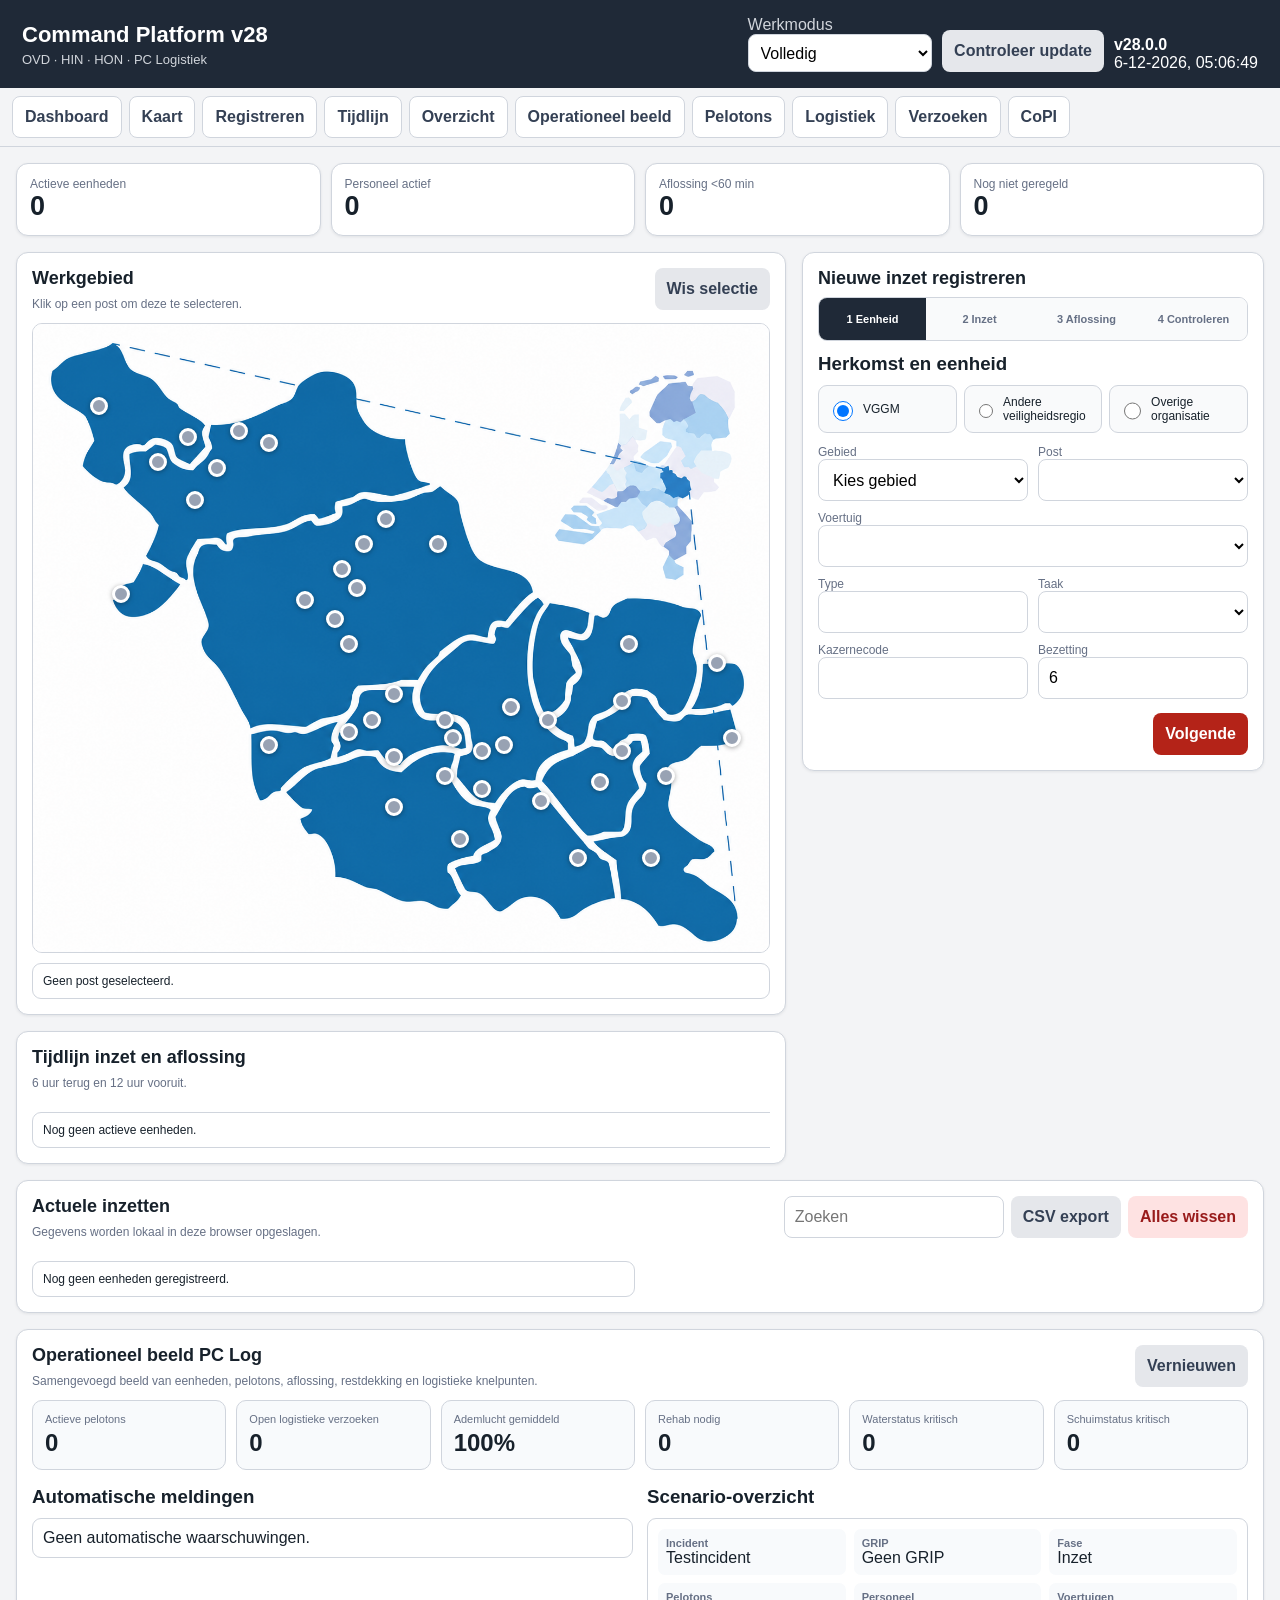
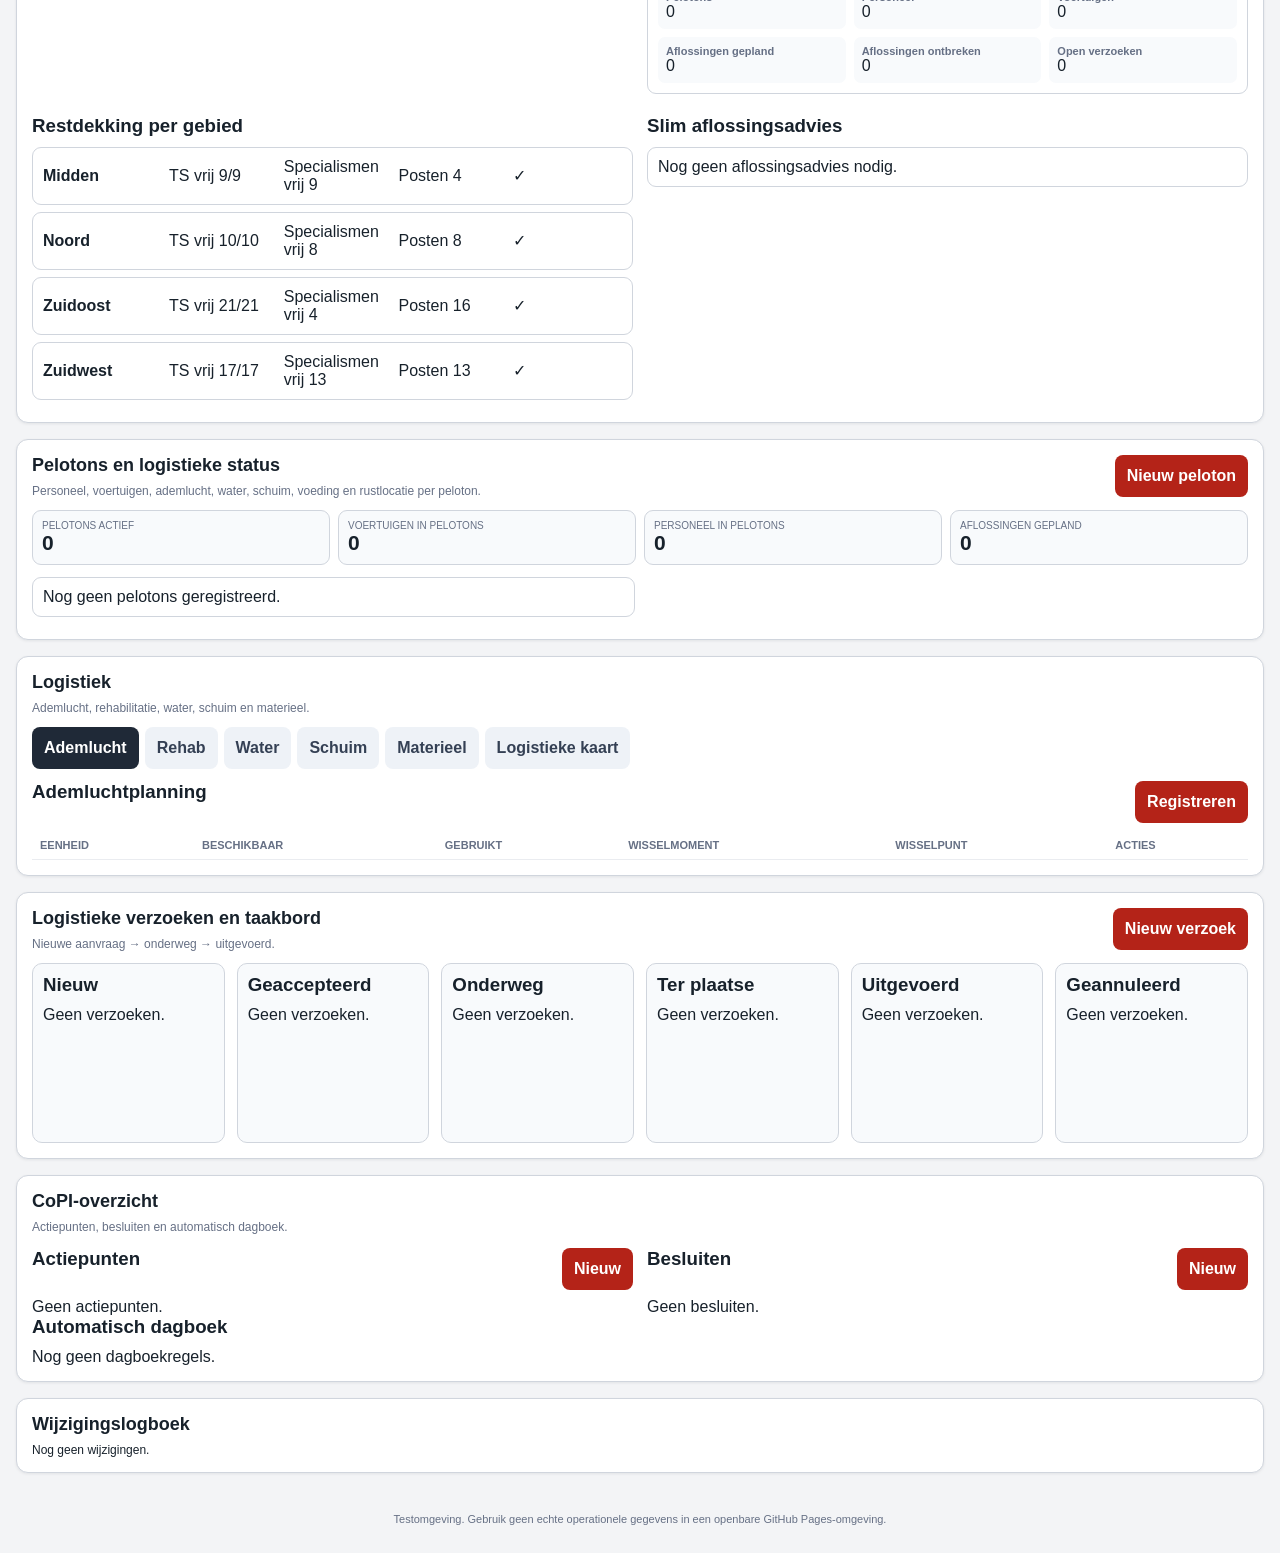
==== index.html @ 6068f00b "Add files via upload" ====
<!doctype html>
<html lang="nl">
<head>
<meta charset="utf-8">
<meta name="viewport" content="width=device-width,initial-scale=1,viewport-fit=cover">
<meta name="theme-color" content="#1f2937">
<title>Command Platform v28</title>
<link rel="stylesheet" href="styles.css">
<link rel="manifest" href="manifest.webmanifest">
<link rel="icon" href="icon-192.png">
<link rel="apple-touch-icon" href="icon-192.png">
<script src="data.js" defer></script>
<script src="app.js" defer></script>
<script src="pc-log.js" defer></script>
</head>
<body>
<header>
  <div><h1>Command Platform v28</h1><p>OVD · HIN · HON · PC Logistiek</p></div>
  <div class="header-tools">
      <label>Werkmodus
        <select id="roleMode">
          <option value="ALL">Volledig</option>
          <option value="OVD">OVD</option>
          <option value="PCLOG">PC Log</option>
          <option value="HIN">HIN</option>
          <option value="HON">HON</option>
          <option value="COPI">CoPI</option>
        </select>
      </label>
      <button id="checkUpdate" class="secondary">Controleer update</button>
      <div><strong id="versionLabel">v28.0</strong><br><span id="clock"></span></div>
    </div>
</header>

<nav class="quicknav">
  <button data-target="dashboard">Dashboard</button>
  <button data-target="map">Kaart</button>
  <button data-target="register">Registreren</button>
  <button data-target="timeline">Tijdlijn</button>
  <button data-target="overview">Overzicht</button>
  <button data-target="operationalPicture">Operationeel beeld</button>
  <button data-target="platoons">Pelotons</button>
  <button data-target="logistics">Logistiek</button>
  <button data-target="requests">Verzoeken</button>
  <button data-target="copi">CoPI</button>
</nav>

<main>
<section id="dashboard" class="stats">
  <div class="stat"><span>Actieve eenheden</span><strong id="statActive">0</strong></div>
  <div class="stat"><span>Personeel actief</span><strong id="statStaff">0</strong></div>
  <div class="stat"><span>Aflossing &lt;60 min</span><strong id="statRelief60">0</strong></div>
  <div class="stat"><span>Nog niet geregeld</span><strong id="statUnplanned">0</strong></div>
</section>

<div class="layout">
<div class="left">
<section id="map" class="panel">
  <div class="panelhead"><div><h2>Werkgebied</h2><p>Klik op een post om deze te selecteren.</p></div><button id="clearMap" class="secondary">Wis selectie</button></div>
  <div class="mapwrap">
    <img src="map.png" alt="Kaart werkgebied">
    <div id="markers"></div>
  </div>
  <div id="selectedPostInfo" class="postinfo">Geen post geselecteerd.</div>
</section>

<section id="timeline" class="panel">
  <div class="panelhead"><div><h2>Tijdlijn inzet en aflossing</h2><p>6 uur terug en 12 uur vooruit.</p></div></div>
  <div class="timelinewrap"><div id="timelineRows"></div></div>
</section>
</div>

<div class="right">
<section id="register" class="panel sticky">
  <h2>Nieuwe inzet registreren</h2>
  <div class="steps">
    <button class="step active" data-step="1">1 Eenheid</button>
    <button class="step" data-step="2">2 Inzet</button>
    <button class="step" data-step="3">3 Aflossing</button>
    <button class="step" data-step="4">4 Controleren</button>
  </div>

  <form id="unitForm">
    <div class="stepPane active" data-pane="1">
      <h3>Herkomst en eenheid</h3>
      <div class="sourcegrid">
        <label><input type="radio" name="source" value="VGGM" checked> VGGM</label>
        <label><input type="radio" name="source" value="VR"> Andere veiligheidsregio</label>
        <label><input type="radio" name="source" value="OTHER"> Overige organisatie</label>
      </div>

      <div id="vggmFields" class="grid">
        <label>Gebied<select id="area"></select></label>
        <label>Post<select id="post"></select></label>
        <label class="full">Voertuig<select id="vehicle"></select></label>
        <label>Type<input id="vehicleType" readonly></label>
        <label>Taak<select id="task"></select></label>
        <label>Kazernecode<input id="stationCode" readonly></label>
        <label>Bezetting<input id="crew" type="number" min="0" value="6"></label>
      </div>

      <div id="vrFields" class="grid hidden">
        <label>Veiligheidsregio<select id="vrCode"></select></label>
        <label>Post / standplaats<input id="vrPost"></label>
        <label>Roepnummer / eenheidsnaam<input id="vrCallsign"></label>
        <label>Omschrijving<input id="vrDescription"></label>
        <label>Type<input id="vrType" value="TS"></label>
        <label>Bezetting<input id="vrCrew" type="number" min="0" value="6"></label>
      </div>

      <div id="otherFields" class="grid hidden">
        <label>Organisatie<select id="otherOrg">
          <option value="">Kies organisatie</option><option>Defensie</option><option>Rijkswaterstaat</option><option>Politie</option><option>Ambulance/GHOR</option><option>USAR.NL</option><option>Waterschap</option><option>Gemeente</option><option>Netbeheerder</option><option>Rode Kruis</option><option>Overig</option>
        </select></label>
        <label>Standplaats / afdeling<input id="otherPost"></label>
        <label>Eenheidsnaam / nummer<input id="otherCallsign"></label>
        <label>Omschrijving<input id="otherDescription"></label>
        <label>Type<input id="otherType"></label>
        <label>Bezetting<input id="otherCrew" type="number" min="0" value="0"></label>
      </div>
      <div class="actions"><span></span><button type="button" class="primary next" data-next="2">Volgende</button></div>
    </div>

    <div class="stepPane" data-pane="2">
      <h3>Inzetgegevens</h3>
      <div class="grid">
        <label>Status<select id="status"><option>Ingezet</option><option>Onderweg</option><option>Aflossing gepland</option><option>Afgelost</option><option>Beschikbaar</option></select></label>
        <label>Start inzet<input id="startTime" type="datetime-local"></label>
        <label>Inzetvak / locatie<input id="sector"></label>
        <label>Bevelvoerder / contact<input id="commander"></label>
        <label class="full">Opdracht<input id="assignment"></label>
        <label class="full">Bijzonderheden<textarea id="notes"></textarea></label>
      </div>
      <div class="actions"><button type="button" class="secondary prev" data-prev="1">Terug</button><button type="button" class="primary next" data-next="3">Volgende</button></div>
    </div>

    <div class="stepPane" data-pane="3">
      <h3>Eerste aflossing</h3>
      <label class="toggle"><input id="planRelief" type="checkbox"> Direct een aflossing plannen</label>
      <div id="reliefFields" class="grid hidden">
        <label>Herkomst<select id="reliefSource"><option value="VGGM">VGGM</option><option value="VR">Andere veiligheidsregio</option><option value="OTHER">Overige organisatie</option></select></label>
        <label>Post<select id="reliefPost"></select></label>
        <label class="full">Aflossende eenheid<select id="reliefVehicle"></select></label>
        <label>Extern roepnummer<input id="reliefExternal"></label>
        <label>Aflossingsmoment<input id="reliefTime" type="datetime-local"></label>
        <label>Soort<select id="reliefKind"><option>Bemanning</option><option>Voertuig en bemanning</option><option>Gedeeltelijke aflossing</option><option>Specialistische functie</option><option>Logistieke aflossing</option></select></label>
        <label>Aantal personen<input id="reliefCrew" type="number" min="0" value="6"></label>
      </div>
      <div class="actions"><button type="button" class="secondary prev" data-prev="2">Terug</button><button type="button" class="primary next" data-next="4">Controleren</button></div>
    </div>

    <div class="stepPane" data-pane="4">
      <h3>Controle</h3>
      <div id="review" class="review"></div>
      <div class="actions"><button type="button" class="secondary prev" data-prev="3">Terug</button><button type="submit" class="primary">Eenheid registreren</button></div>
    </div>
  </form>
</section>
</div>
</div>

<section id="overview" data-roles="ALL OVD PCLOG HIN HON COPI" class="panel">
  <div class="panelhead"><div><h2>Actuele inzetten</h2><p>Gegevens worden lokaal in deze browser opgeslagen.</p></div><div class="toolbar"><input id="search" placeholder="Zoeken"><button id="exportCsv" class="secondary">CSV export</button><button id="clearAll" class="danger">Alles wissen</button></div></div>
  <div id="cards" class="cards"></div>
</section>


<section id="operationalPicture" data-roles="ALL OVD PCLOG HIN HON COPI" class="panel">
  <div class="panelhead">
    <div>
      <h2>Operationeel beeld PC Log</h2>
      <p>Samengevoegd beeld van eenheden, pelotons, aflossing, restdekking en logistieke knelpunten.</p>
    </div>
    <button id="refreshOperational" class="secondary">Vernieuwen</button>
  </div>
  <div class="opgrid">
    <div class="opcard"><span>Actieve pelotons</span><strong id="opPlatoons">0</strong></div>
    <div class="opcard"><span>Open logistieke verzoeken</span><strong id="opRequests">0</strong></div>
    <div class="opcard"><span>Ademlucht gemiddeld</span><strong id="opAir">100%</strong></div>
    <div class="opcard"><span>Rehab nodig</span><strong id="opRehab">0</strong></div>
    <div class="opcard"><span>Waterstatus kritisch</span><strong id="opWater">0</strong></div>
    <div class="opcard"><span>Schuimstatus kritisch</span><strong id="opFoam">0</strong></div>
  </div>
  <div class="twocol">
    <div>
      <h3>Automatische meldingen</h3>
      <div id="autoAlerts" class="alertlist"></div>
    </div>
    <div>
      <h3>Scenario-overzicht</h3>
      <div id="scenarioSummary" class="scenario-summary"></div>
    </div>
  </div>
  <div class="twocol">
    <div>
      <h3>Restdekking per gebied</h3>
      <div id="coverageByArea"></div>
    </div>
    <div>
      <h3>Slim aflossingsadvies</h3>
      <div id="reliefAdvice"></div>
    </div>
  </div>
</section>

<section id="platoons" data-roles="ALL PCLOG HIN HON" class="panel">
  <div class="panelhead">
    <div>
      <h2>Pelotons en logistieke status</h2>
      <p>Personeel, voertuigen, ademlucht, water, schuim, voeding en rustlocatie per peloton.</p>
    </div>
    <button id="newPlatoon" class="primary">Nieuw peloton</button>
  </div>
  <div class="platoon-summary">
      <div><span>Pelotons actief</span><strong id="platoonActiveCount">0</strong></div>
      <div><span>Voertuigen in pelotons</span><strong id="platoonVehicleCount">0</strong></div>
      <div><span>Personeel in pelotons</span><strong id="platoonPersonnelCount">0</strong></div>
      <div><span>Aflossingen gepland</span><strong id="platoonReliefCount">0</strong></div>
    </div>
    <div id="platoonCards" class="cards"></div>
</section>

<section id="logistics" data-roles="ALL PCLOG HON" class="panel">
  <div class="panelhead">
    <div>
      <h2>Logistiek</h2>
      <p>Ademlucht, rehabilitatie, water, schuim en materieel.</p>
    </div>
  </div>
  <div class="logtabs">
    <button class="logtab active" data-logtab="air">Ademlucht</button>
    <button class="logtab" data-logtab="rehab">Rehab</button>
    <button class="logtab" data-logtab="water">Water</button>
    <button class="logtab" data-logtab="foam">Schuim</button>
    <button class="logtab" data-logtab="equipment">Materieel</button>
    <button class="logtab" data-logtab="map">Logistieke kaart</button>
  </div>

  <div id="logpane-air" class="logpane active">
    <div class="panelhead compact"><h3>Ademluchtplanning</h3><button id="addAir" class="primary">Registreren</button></div>
    <div id="airTable"></div>
  </div>
  <div id="logpane-rehab" class="logpane">
    <div class="panelhead compact"><h3>Rehabilitatie</h3><button id="addRehab" class="primary">Registreren</button></div>
    <div id="rehabTable"></div>
  </div>
  <div id="logpane-water" class="logpane">
    <div class="panelhead compact"><h3>Waterlogistiek</h3><button id="addWater" class="primary">Registreren</button></div>
    <div id="waterTable"></div>
  </div>
  <div id="logpane-foam" class="logpane">
    <div class="panelhead compact"><h3>Schuimlogistiek</h3><button id="addFoam" class="primary">Registreren</button></div>
    <div id="foamTable"></div>
  </div>
  <div id="logpane-equipment" class="logpane">
    <div class="panelhead compact"><h3>Materieelstatus</h3><button id="addEquipment" class="primary">Materieel toevoegen</button></div>
    <div id="equipmentTable"></div>
  </div>
  <div id="logpane-map" class="logpane">
    <h3>Logistieke punten op kaart</h3>
    <div class="mapwrap logistics-map">
      <img src="map.png" alt="Kaart werkgebied">
      <div id="logisticsMarkers"></div>
    </div>
    <div class="legendline">
      <span><i class="logmarker water"></i>Water</span>
      <span><i class="logmarker foam"></i>Schuim</span>
      <span><i class="logmarker rehab"></i>Rehab</span>
      <span><i class="logmarker air"></i>Ademlucht</span>
      <span><i class="logmarker equipment"></i>Materieel</span>
    </div>
  </div>
</section>

<section id="requests" data-roles="ALL PCLOG HON" class="panel">
  <div class="panelhead">
    <div>
      <h2>Logistieke verzoeken en taakbord</h2>
      <p>Nieuwe aanvraag → onderweg → uitgevoerd.</p>
    </div>
    <button id="newRequest" class="primary">Nieuw verzoek</button>
  </div>
  <div id="kanban" class="kanban six">
    <div class="kancol"><h3>Nieuw</h3><div id="kan-new"></div></div>
    <div class="kancol"><h3>Geaccepteerd</h3><div id="kan-accepted"></div></div>
    <div class="kancol"><h3>Onderweg</h3><div id="kan-transit"></div></div>
    <div class="kancol"><h3>Ter plaatse</h3><div id="kan-arrived"></div></div>
    <div class="kancol"><h3>Uitgevoerd</h3><div id="kan-done"></div></div>
    <div class="kancol"><h3>Geannuleerd</h3><div id="kan-cancelled"></div></div>
  </div>
</section>

<section id="copi" data-roles="ALL COPI OVD HON HIN" class="panel">
  <div class="panelhead">
    <div>
      <h2>CoPI-overzicht</h2>
      <p>Actiepunten, besluiten en automatisch dagboek.</p>
    </div>
  </div>
  <div class="twocol">
    <div>
      <div class="panelhead compact"><h3>Actiepunten</h3><button id="newAction" class="primary">Nieuw</button></div>
      <div id="copiActions"></div>
    </div>
    <div>
      <div class="panelhead compact"><h3>Besluiten</h3><button id="newDecision" class="primary">Nieuw</button></div>
      <div id="copiDecisions"></div>
    </div>
  </div>
  <h3>Automatisch dagboek</h3>
  <div id="pcDiary" class="diary"></div>
</section>



<dialog id="platoonUnitDialog">
  <form method="dialog">
    <h3>Eenheden aan peloton koppelen</h3>
    <input type="hidden" id="puPlatoonId">
    <div class="listitem">
      Alleen bestaande eenheden worden gekoppeld. Een voertuig blijft één centrale registratie houden voor kaart, tijdlijn, status, bezetting en aflossingen.
    </div>
    <label>Zoeken
      <input id="puSearch" placeholder="Post, roepnummer, type of herkomst">
    </label>
    <div id="platoonAvailableUnits" class="assign-list"></div>
    <div class="actions">
      <button value="cancel" class="secondary">Sluiten</button>
    </div>
  </form>
</dialog>

<dialog id="pcLogDialog">
  <form method="dialog" id="pcLogForm">
    <h3 id="pcDialogTitle">Registreren</h3>
    <input type="hidden" id="pcDialogType">
    <div id="pcDialogFields" class="grid"></div>
    <div class="actions">
      <button value="cancel" class="secondary">Annuleren</button>
      <button type="button" id="savePcDialog" class="primary">Opslaan</button>
    </div>
  </form>
</dialog>

<section class="panel">
  <h2>Wijzigingslogboek</h2>
  <div id="log"></div>
</section>
</main>

<dialog id="reliefDialog">
  <form method="dialog" id="reliefForm">
    <h3>Aflossingsketen</h3>
    <input type="hidden" id="reliefUnitId">
    <div id="reliefChain"></div>
    <div class="grid">
      <label>Herkomst<select id="chainSource"><option value="VGGM">VGGM</option><option value="VR">Andere veiligheidsregio</option><option value="OTHER">Overige organisatie</option></select></label>
      <label>Post<select id="chainPost"></select></label>
      <label class="full">Aflossende eenheid<select id="chainVehicle"></select></label>
      <label>Extern roepnummer<input id="chainExternal"></label>
      <label>Tijd<input id="chainTime" type="datetime-local"></label>
      <label>Soort<select id="chainKind"><option>Bemanning</option><option>Voertuig en bemanning</option><option>Gedeeltelijke aflossing</option><option>Specialistische functie</option><option>Logistieke aflossing</option></select></label>
      <label>Aantal personen<input id="chainCrew" type="number" min="0" value="6"></label>
    </div>
    <div class="actions"><button value="cancel" class="secondary">Sluiten</button><button type="button" id="addRelief" class="primary">Toevoegen</button></div>
  </form>
</dialog>

<footer>Testomgeving. Gebruik geen echte operationele gegevens in een openbare GitHub Pages-omgeving.</footer>
</body>
</html>
---- styles.css ----
:root{--bg:#f3f4f6;--card:#fff;--text:#17212b;--muted:#667085;--line:#d0d5dd;--brand:#b42318;--dark:#1f2937;--green:#16a34a;--blue:#175cd3;--orange:#f59e0b;--red:#dc2626;--purple:#7c3aed}
*{box-sizing:border-box}html{-webkit-text-size-adjust:100%}body{margin:0;background:var(--bg);color:var(--text);font-family:Arial,Helvetica,sans-serif;min-height:100vh}
header{background:var(--dark);color:#fff;padding:16px 22px;display:flex;justify-content:space-between;gap:14px;align-items:center}header h1{margin:0;font-size:22px}header p{margin:4px 0 0;color:#d1d5db;font-size:13px}
button,input,select,textarea{font:inherit}button{border:0;border-radius:8px;padding:10px 12px;font-weight:700;cursor:pointer;min-height:42px}input,select,textarea{width:100%;padding:10px;border:1px solid var(--line);border-radius:8px;background:#fff;min-height:42px;font-size:16px}textarea{min-height:80px}
.primary{background:var(--brand);color:#fff}.secondary{background:#e5e7eb;color:#344054}.danger{background:#fee2e2;color:#991b1b}
.quicknav{position:sticky;top:0;z-index:30;background:rgba(243,244,246,.96);padding:8px 12px;display:flex;gap:7px;overflow:auto;border-bottom:1px solid var(--line);backdrop-filter:blur(8px)}.quicknav button{background:#fff;border:1px solid var(--line);color:#344054;white-space:nowrap}
main{max-width:1600px;margin:auto;padding:16px}.stats{display:grid;grid-template-columns:repeat(4,1fr);gap:10px;margin-bottom:16px}.stat,.panel{background:#fff;border:1px solid var(--line);border-radius:12px;box-shadow:0 1px 3px rgba(16,24,40,.08)}.stat{padding:13px}.stat span{font-size:12px;color:var(--muted);display:block}.stat strong{font-size:27px}
.layout{display:grid;grid-template-columns:minmax(0,1.25fr) minmax(360px,.75fr);gap:16px;align-items:start}.left,.right{min-width:0}.panel{padding:15px;margin-bottom:16px}.panel h2{margin:0 0 8px;font-size:18px}.panel h3{margin:0 0 10px}.panel p{margin:0;color:var(--muted);font-size:12px}.panelhead{display:flex;justify-content:space-between;gap:12px;align-items:flex-start;margin-bottom:12px}.sticky{position:sticky;top:68px}
.mapwrap{position:relative;width:100%;aspect-ratio:1358/1159;overflow:hidden;border:1px solid var(--line);border-radius:10px;background:#fff}.mapwrap img{position:absolute;inset:0;width:100%;height:100%;object-fit:contain}.marker{position:absolute;transform:translate(-50%,-50%);width:18px;height:18px;border-radius:50%;border:3px solid #fff;background:#98a2b3;box-shadow:0 1px 5px rgba(0,0,0,.35);padding:0;min-height:0}.marker.active{background:var(--green)}.marker.warn{background:var(--orange)}.marker.danger{background:var(--red)}.marker.selected{outline:4px solid #111827}.marker::after{content:attr(data-count);position:absolute;left:12px;top:-10px;background:#111827;color:#fff;border-radius:999px;padding:1px 5px;font-size:10px;display:none}.marker.hascount::after{display:block}.postinfo{margin-top:10px;border:1px solid var(--line);border-radius:9px;padding:10px;font-size:12px}.postinfo strong{font-size:14px}.chips{display:flex;flex-wrap:wrap;gap:5px;margin-top:6px}.chip{background:#eef2f6;border:1px solid #d0d5dd;border-radius:999px;padding:4px 7px;font-size:10px}
.steps{display:grid;grid-template-columns:repeat(4,1fr);border:1px solid var(--line);border-radius:9px;overflow:hidden;margin-bottom:12px}.step{border-radius:0;background:#f9fafb;color:#667085;padding:9px 5px;font-size:11px}.step.active{background:var(--dark);color:#fff}.stepPane{display:none}.stepPane.active{display:block}.grid{display:grid;grid-template-columns:repeat(2,minmax(0,1fr));gap:10px}.grid label{font-size:12px;color:var(--muted)}.full{grid-column:1/-1}.hidden{display:none!important}.sourcegrid{display:grid;grid-template-columns:repeat(3,1fr);gap:7px;margin-bottom:12px}.sourcegrid label,.toggle{display:flex;gap:7px;align-items:center;padding:9px;border:1px solid var(--line);border-radius:9px;background:#f9fafb;font-size:12px}.sourcegrid input,.toggle input{width:20px;height:20px;min-height:20px}
.actions{display:flex;justify-content:space-between;gap:8px;margin-top:14px}.review{display:grid;grid-template-columns:repeat(2,1fr);gap:8px}.review div{border:1px solid var(--line);background:#f9fafb;border-radius:8px;padding:8px}.review strong{display:block;font-size:10px;text-transform:uppercase;color:var(--muted);margin-bottom:3px}
.timelinewrap{overflow-x:auto}.timeline{min-width:900px}.tlrow{display:grid;grid-template-columns:180px 1fr;border-bottom:1px solid #eef2f7}.tllabel{padding:8px;border-right:1px solid var(--line);font-size:12px}.tltrack{position:relative;height:46px;background:repeating-linear-gradient(to right,#e5e7eb 0,#e5e7eb 1px,transparent 1px,transparent calc(100%/18))}.bar{position:absolute;top:9px;height:28px;border-radius:7px;color:#fff;padding:6px 8px;font-size:10px;white-space:nowrap;overflow:hidden;background:var(--green)}.bar.relief{background:var(--purple)}.now{position:absolute;top:0;bottom:0;width:2px;background:#111827}
.toolbar{display:flex;gap:7px;flex-wrap:wrap}.toolbar input{width:220px}.cards{display:grid;grid-template-columns:repeat(2,minmax(0,1fr));gap:10px}.card{border:1px solid var(--line);border-radius:10px;padding:11px}.cardhead{display:flex;justify-content:space-between;gap:8px}.badge{display:inline-flex;padding:3px 7px;border-radius:999px;font-size:10px;font-weight:700}.vggm{background:#dcfce7;color:#166534}.vr{background:#dbeafe;color:#1d4ed8}.other{background:#e5e7eb;color:#374151}.status{background:#eef2f6;color:#344054}.cardgrid{display:grid;grid-template-columns:repeat(2,1fr);gap:6px;margin-top:9px;font-size:12px}.cardgrid strong{display:block;font-size:10px;color:var(--muted);text-transform:uppercase}.cardactions{display:flex;gap:6px;margin-top:10px}.cardactions button{flex:1;padding:7px}
dialog{border:0;border-radius:13px;max-width:680px;width:min(680px,calc(100% - 20px));padding:16px}dialog::backdrop{background:rgba(15,23,42,.55)}#reliefChain{margin-bottom:12px}.reliefitem{display:flex;justify-content:space-between;gap:8px;padding:7px;border-bottom:1px solid #eaecf0;font-size:12px}#log{max-height:250px;overflow:auto;font-size:12px}.logitem{padding:7px 0;border-bottom:1px solid #eaecf0}footer{text-align:center;color:var(--muted);font-size:11px;padding:8px 16px 28px}
@media(max-width:1100px){.layout{grid-template-columns:1fr}.right{order:-1}.sticky{position:static}.stats{grid-template-columns:repeat(2,1fr)}.cards{grid-template-columns:1fr}}
@media(max-width:700px){main{padding:8px}.panel{padding:11px}.grid,.review{grid-template-columns:1fr}.full{grid-column:auto}.sourcegrid{grid-template-columns:1fr}.cards{grid-template-columns:1fr}.panelhead{flex-direction:column}.toolbar{width:100%}.toolbar input{width:100%}.tlrow{grid-template-columns:125px 1fr}.steps{overflow:auto}.step{min-width:90px}.stats{gap:7px}.stat{padding:10px}.stat strong{font-size:22px}.cardgrid{grid-template-columns:1fr 1fr}.mapwrap{min-height:330px}}


/* PC Log modules */
.opgrid{display:grid;grid-template-columns:repeat(6,minmax(0,1fr));gap:10px;margin-bottom:16px}
.opcard{background:#f8fafc;border:1px solid var(--line);border-radius:10px;padding:12px}
.opcard span{display:block;font-size:11px;color:var(--muted)}
.opcard strong{font-size:24px;display:block;margin-top:4px}
.twocol{display:grid;grid-template-columns:1fr 1fr;gap:14px;margin-top:14px}
.alertlist{display:grid;gap:7px}
.alertitem{border-left:5px solid var(--warn);background:#fffbeb;padding:9px;border-radius:8px;font-size:12px}
.alertitem.danger{border-color:var(--danger);background:#fef2f2}
.alertitem.info{border-color:var(--blue);background:#eff6ff}
.scenario-summary,.coverage-row,.advice-card,.data-row,.listitem{border:1px solid var(--line);border-radius:9px;padding:10px;background:#fff;margin-bottom:7px}
.scenario-summary{display:grid;grid-template-columns:repeat(3,1fr);gap:8px}
.scenario-summary div{background:#f8fafc;border-radius:7px;padding:8px}
.scenario-summary strong{display:block;font-size:11px;color:var(--muted)}
.coverage-row{display:grid;grid-template-columns:120px repeat(4,1fr);align-items:center;gap:6px}
.coverage-row .critical{color:var(--danger);font-weight:700}
.advice-card strong{display:block}
.platoon-card{border:1px solid var(--line);border-radius:11px;padding:12px;background:#fff}
.platoon-grid{display:grid;grid-template-columns:repeat(4,1fr);gap:8px;margin-top:10px}
.metric{background:#f8fafc;border-radius:8px;padding:8px;font-size:12px}
.metric strong{display:block;font-size:11px;color:var(--muted)}
.progress{height:8px;background:#e5e7eb;border-radius:999px;overflow:hidden;margin-top:5px}
.progress span{display:block;height:100%;background:var(--ok)}
.progress.warn span{background:var(--warn)}.progress.danger span{background:var(--danger)}
.logtabs{display:flex;gap:6px;flex-wrap:wrap;margin-bottom:12px}
.logtab{background:#eef2f7;color:#344054}
.logtab.active{background:#1f2937;color:white}
.logpane{display:none}.logpane.active{display:block}
.panelhead.compact{margin-bottom:8px}
.data-table{width:100%;border-collapse:collapse}
.data-table th,.data-table td{padding:8px;border-bottom:1px solid #eaecf0;text-align:left;font-size:12px}
.data-table th{color:var(--muted);font-size:11px;text-transform:uppercase}
.kanban{display:grid;grid-template-columns:repeat(3,1fr);gap:12px}
.kancol{background:#f8fafc;border:1px solid var(--line);border-radius:10px;padding:10px;min-height:180px}
.kancard{background:#fff;border:1px solid var(--line);border-radius:9px;padding:9px;margin-bottom:8px;font-size:12px}
.kancard .moves{display:flex;gap:5px;margin-top:8px}
.kancard button{padding:5px 7px;min-height:30px;font-size:11px}
.diary{max-height:360px;overflow:auto}
.diaryitem{border-left:3px solid #94a3b8;padding:7px 10px;margin-bottom:5px;font-size:12px}
.logistics-map{max-width:800px}
.logistics-map #logisticsMarkers{position:absolute;inset:0}
.logmarker{width:12px;height:12px;border-radius:50%;display:inline-block;margin-right:4px}
.logmarker.water,.lm.water{background:#2563eb}.logmarker.foam,.lm.foam{background:#f59e0b}
.logmarker.rehab,.lm.rehab{background:#16a34a}.logmarker.air,.lm.air{background:#7c3aed}
.logmarker.equipment,.lm.equipment{background:#475569}
.lm{position:absolute;width:16px;height:16px;border:3px solid white;border-radius:50%;transform:translate(-50%,-50%);box-shadow:0 1px 4px #0005}
.legendline{display:flex;gap:12px;flex-wrap:wrap;font-size:12px;margin-top:8px}
.pc-actions{display:flex;gap:5px;flex-wrap:wrap;margin-top:7px}
.pc-actions button{padding:5px 7px;min-height:30px;font-size:11px}
@media(max-width:1100px){
  .opgrid{grid-template-columns:repeat(3,1fr)}
  .twocol{grid-template-columns:1fr}
  .platoon-grid{grid-template-columns:repeat(2,1fr)}
}
@media(max-width:700px){
  .opgrid{grid-template-columns:repeat(2,1fr)}
  .kanban{grid-template-columns:1fr}
  .coverage-row{grid-template-columns:90px repeat(2,1fr)}
  .scenario-summary{grid-template-columns:repeat(2,1fr)}
  .data-table{display:block;overflow-x:auto}
}

/* v26 editable/live controls */
.header-tools{display:flex;align-items:end;gap:10px;flex-wrap:wrap}
.header-tools label{color:#d1d5db;min-width:150px}
.header-tools select{min-height:38px;padding:6px 8px}
.inline-controls{display:flex;gap:5px;align-items:center;flex-wrap:wrap;margin-top:6px}
.inline-controls button{min-height:30px;padding:4px 8px;font-size:11px}
.inline-controls select{min-height:32px;padding:4px 7px;font-size:11px;width:auto}
.value-stepper{display:inline-flex;align-items:center;gap:5px;margin-top:4px}
.value-stepper button{min-height:28px;padding:2px 8px}
.edit-button{background:#dbeafe;color:#1d4ed8}
.status-select{min-width:120px}
.kanban.six{grid-template-columns:repeat(6,minmax(180px,1fr));overflow-x:auto}
.history-note{font-size:10px;color:var(--muted);margin-top:4px}
.role-hidden{display:none!important}
@media(max-width:900px){
  .header-tools{width:100%;align-items:center}
  .header-tools label{flex:1}
  .kanban.six{grid-template-columns:repeat(6,190px)}
}

/* v27 pelotons, voertuigen en aflossingen */
.platoon-summary{display:grid;grid-template-columns:repeat(4,minmax(0,1fr));gap:8px;margin-bottom:12px}
.platoon-summary>div{background:#f8fafc;border:1px solid var(--line);border-radius:9px;padding:9px}
.platoon-summary span{display:block;font-size:10px;color:var(--muted);text-transform:uppercase}
.platoon-summary strong{font-size:21px}
.platoon-headerline{display:flex;gap:7px;align-items:center;flex-wrap:wrap}
.platoon-type-badge{display:inline-flex;padding:3px 7px;border-radius:999px;background:#e0e7ff;color:#3730a3;font-size:10px;font-weight:700}
.platoon-status-badge{display:inline-flex;padding:3px 7px;border-radius:999px;background:#dbeafe;color:#1d4ed8;font-size:10px;font-weight:700}
.composition-check{margin-top:8px;padding:7px 9px;border-radius:8px;background:#eff6ff;border:1px solid #bfdbfe;font-size:11px}
.composition-check.warn{background:#fffbeb;border-color:#fde68a;color:#92400e}
.platoon-vehicles{margin-top:12px;border-top:1px solid var(--line);padding-top:10px}
.platoon-vehicle-row{display:grid;grid-template-columns:minmax(180px,1.4fr) 90px 100px 120px auto;gap:8px;align-items:center;border:1px solid var(--line);border-radius:9px;padding:8px;margin-bottom:6px;background:#fff}
.platoon-vehicle-row .small{font-size:10px}
.platoon-vehicle-actions{display:flex;gap:4px;flex-wrap:wrap;justify-content:flex-end}
.platoon-vehicle-actions button{min-height:30px;padding:4px 7px;font-size:10px}
.relief-chain{display:flex;gap:6px;flex-wrap:wrap}
.relief-chip{padding:5px 7px;border-radius:999px;background:#ede9fe;color:#5b21b6;border:1px solid #c4b5fd;font-size:10px}
.full{grid-column:1/-1}
dialog .source-choice{margin-bottom:10px}
dialog .source-choice label{padding:8px}
@media(max-width:900px){
  .platoon-summary{grid-template-columns:repeat(2,1fr)}
  .platoon-vehicle-row{grid-template-columns:1fr 80px 90px}
  .platoon-vehicle-actions{grid-column:1/-1;justify-content:flex-start}
}
@media(max-width:600px){
  .platoon-vehicle-row{grid-template-columns:1fr 1fr}
  .platoon-vehicle-row>div:first-child{grid-column:1/-1}
}

/* v28 centrale eenheden en pelotongroepering */
.assign-list{display:grid;gap:7px;max-height:58vh;overflow:auto;margin-top:10px}
.assign-row{display:grid;grid-template-columns:28px minmax(0,1fr) auto;gap:8px;align-items:center;border:1px solid var(--line);border-radius:9px;padding:8px;background:#fff}
.assign-row input{width:20px;height:20px;min-height:20px}
.assign-row .meta{font-size:10px;color:var(--muted)}
.unit-platoon-badge{display:inline-flex;padding:3px 7px;border-radius:999px;background:#f3e8ff;color:#7e22ce;font-size:10px;font-weight:700;margin-left:5px}
.platoon-unit-row{display:grid;grid-template-columns:minmax(220px,1.5fr) 90px 110px 110px auto;gap:8px;align-items:center;border:1px solid var(--line);border-radius:9px;padding:8px;margin-bottom:6px;background:#fff}
.platoon-unit-row .actions{display:flex;gap:5px;flex-wrap:wrap;justify-content:flex-end}
.platoon-unit-row .actions button{min-height:30px;padding:4px 7px;font-size:10px}
.platoon-empty{padding:12px;border:1px dashed #94a3b8;border-radius:9px;background:#f8fafc;font-size:12px}
@media(max-width:900px){
  .platoon-unit-row{grid-template-columns:1fr 85px 100px}
  .platoon-unit-row .actions{grid-column:1/-1;justify-content:flex-start}
}
@media(max-width:600px){
  .platoon-unit-row{grid-template-columns:1fr 1fr}
  .platoon-unit-row>div:first-child{grid-column:1/-1}
}
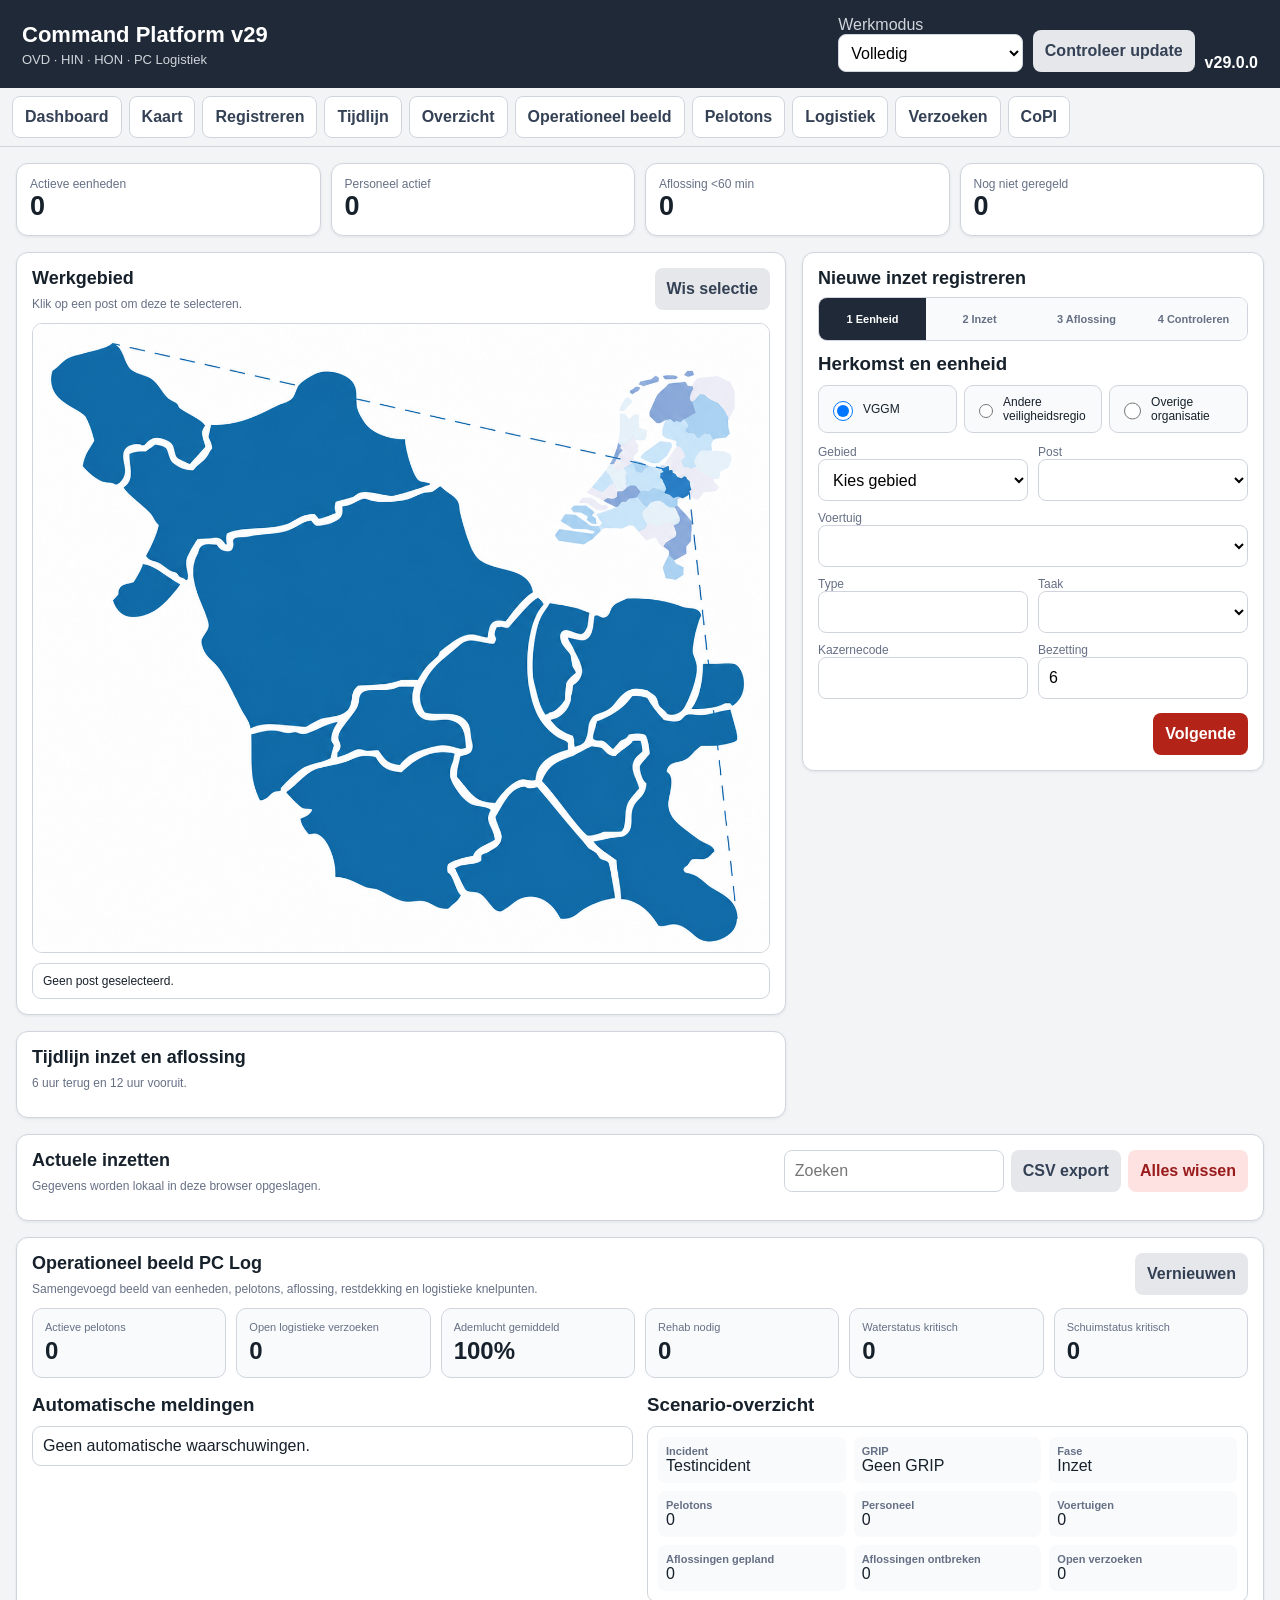
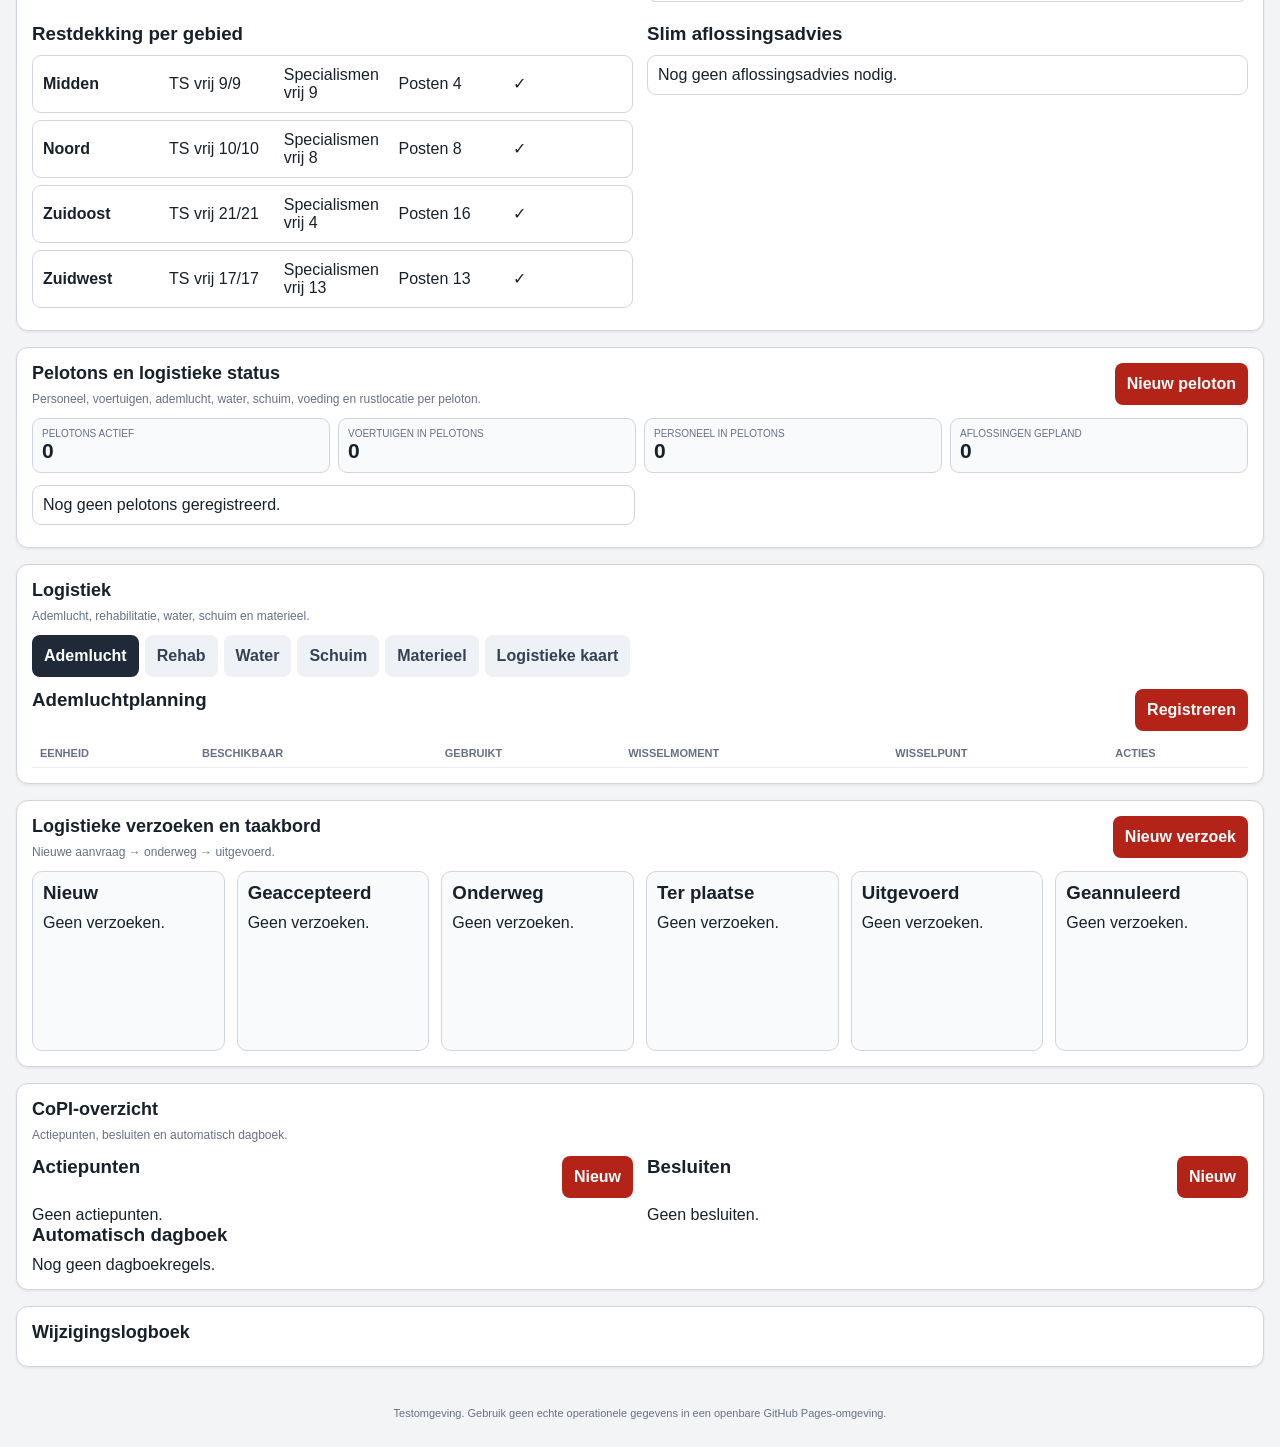
==== commit 35c16350: "Add files via upload" ====
--- a/index.html
+++ b/index.html
@@ -4,7 +4,7 @@
 <meta charset="utf-8">
 <meta name="viewport" content="width=device-width,initial-scale=1,viewport-fit=cover">
 <meta name="theme-color" content="#1f2937">
-<title>Command Platform v28</title>
+<title>Command Platform v29</title>
 <link rel="stylesheet" href="styles.css">
 <link rel="manifest" href="manifest.webmanifest">
 <link rel="icon" href="icon-192.png">
@@ -15,7 +15,7 @@
 </head>
 <body>
 <header>
-  <div><h1>Command Platform v28</h1><p>OVD · HIN · HON · PC Logistiek</p></div>
+  <div><h1>Command Platform v29</h1><p>OVD · HIN · HON · PC Logistiek</p></div>
   <div class="header-tools">
       <label>Werkmodus
         <select id="roleMode">
@@ -28,7 +28,7 @@
         </select>
       </label>
       <button id="checkUpdate" class="secondary">Controleer update</button>
-      <div><strong id="versionLabel">v28.0</strong><br><span id="clock"></span></div>
+      <div><strong id="versionLabel">v29.0</strong><br><span id="clock"></span></div>
     </div>
 </header>
 
--- a/styles.css
+++ b/styles.css
@@ -147,3 +147,8 @@
   .platoon-unit-row{grid-template-columns:1fr 1fr}
   .platoon-unit-row>div:first-child{grid-column:1/-1}
 }
+
+/* v29 directe pelotonkeuze */
+.deployment-choice{display:flex;gap:10px;flex-wrap:wrap;margin-bottom:10px}
+.deployment-choice label{display:flex;align-items:center;gap:7px;padding:9px 11px;border:1px solid var(--line);border-radius:9px;background:#f8fafc}
+.deployment-choice input{width:19px;height:19px;min-height:19px}
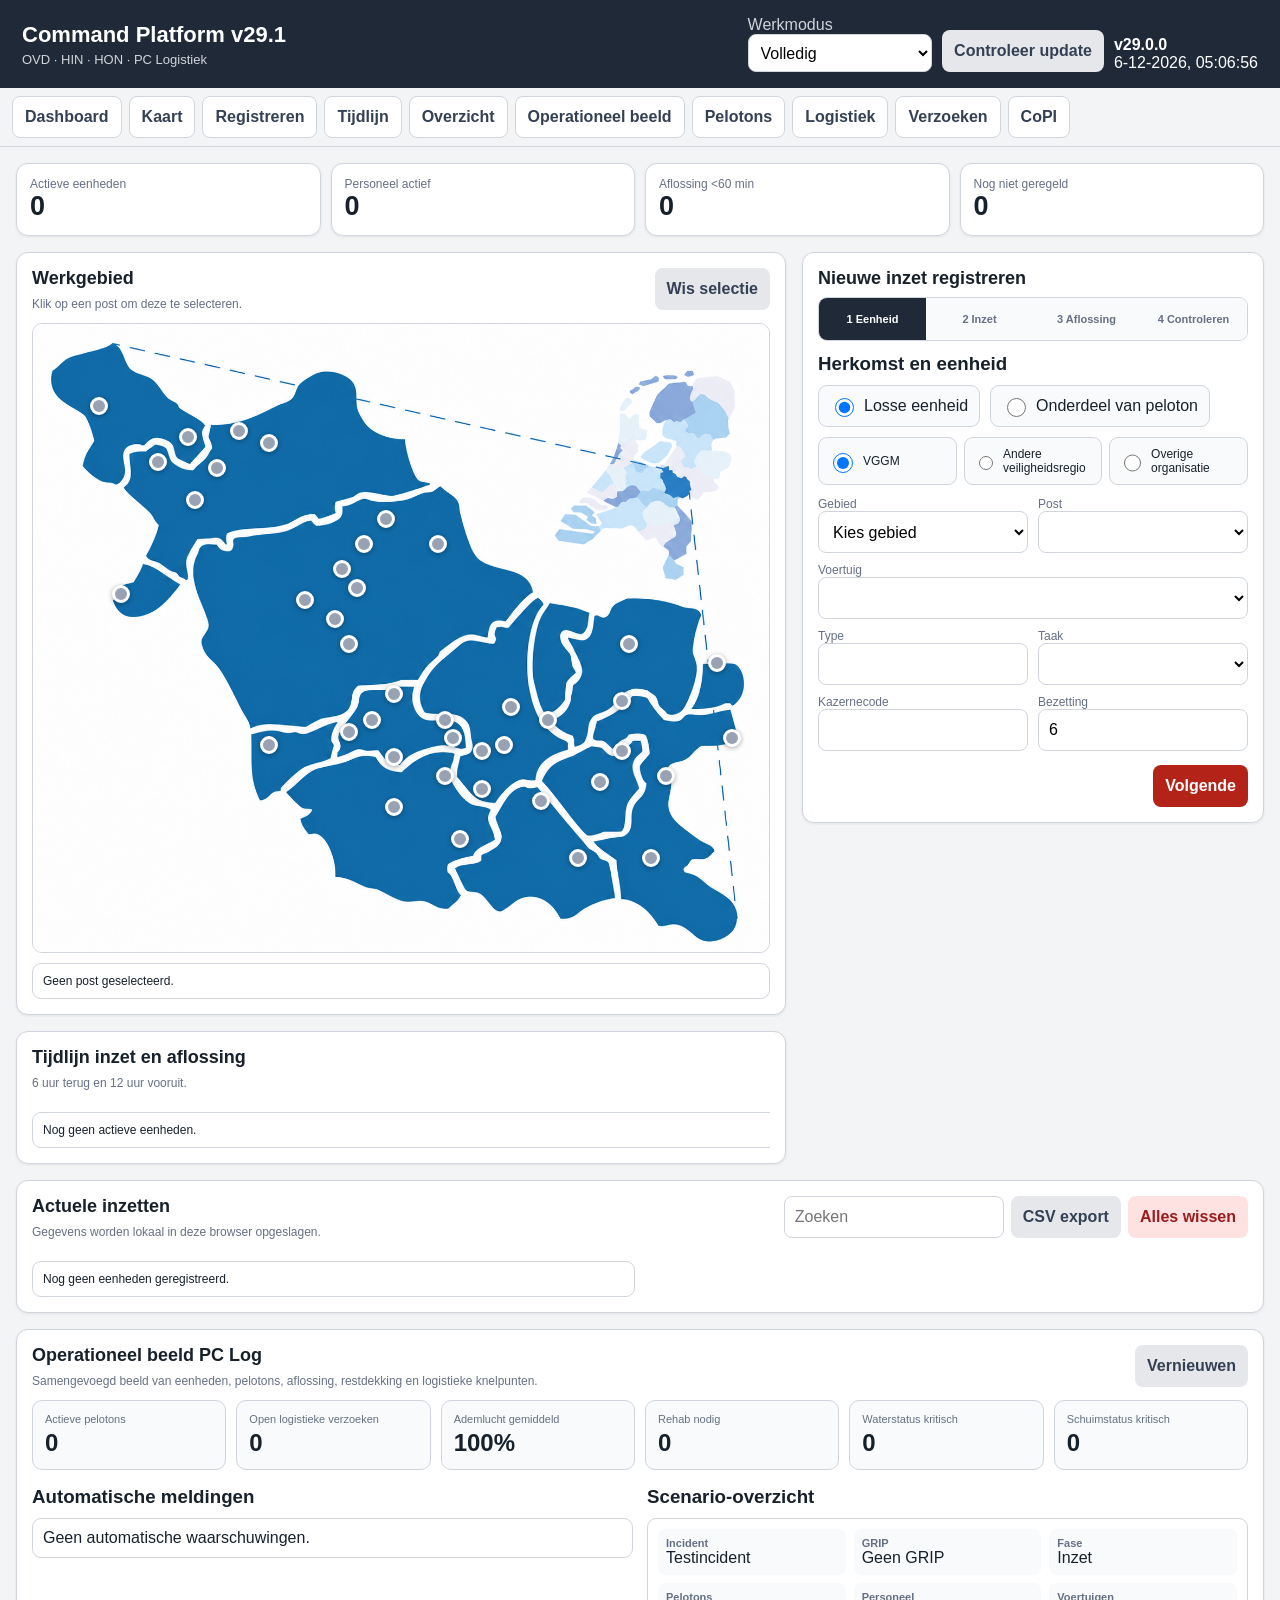
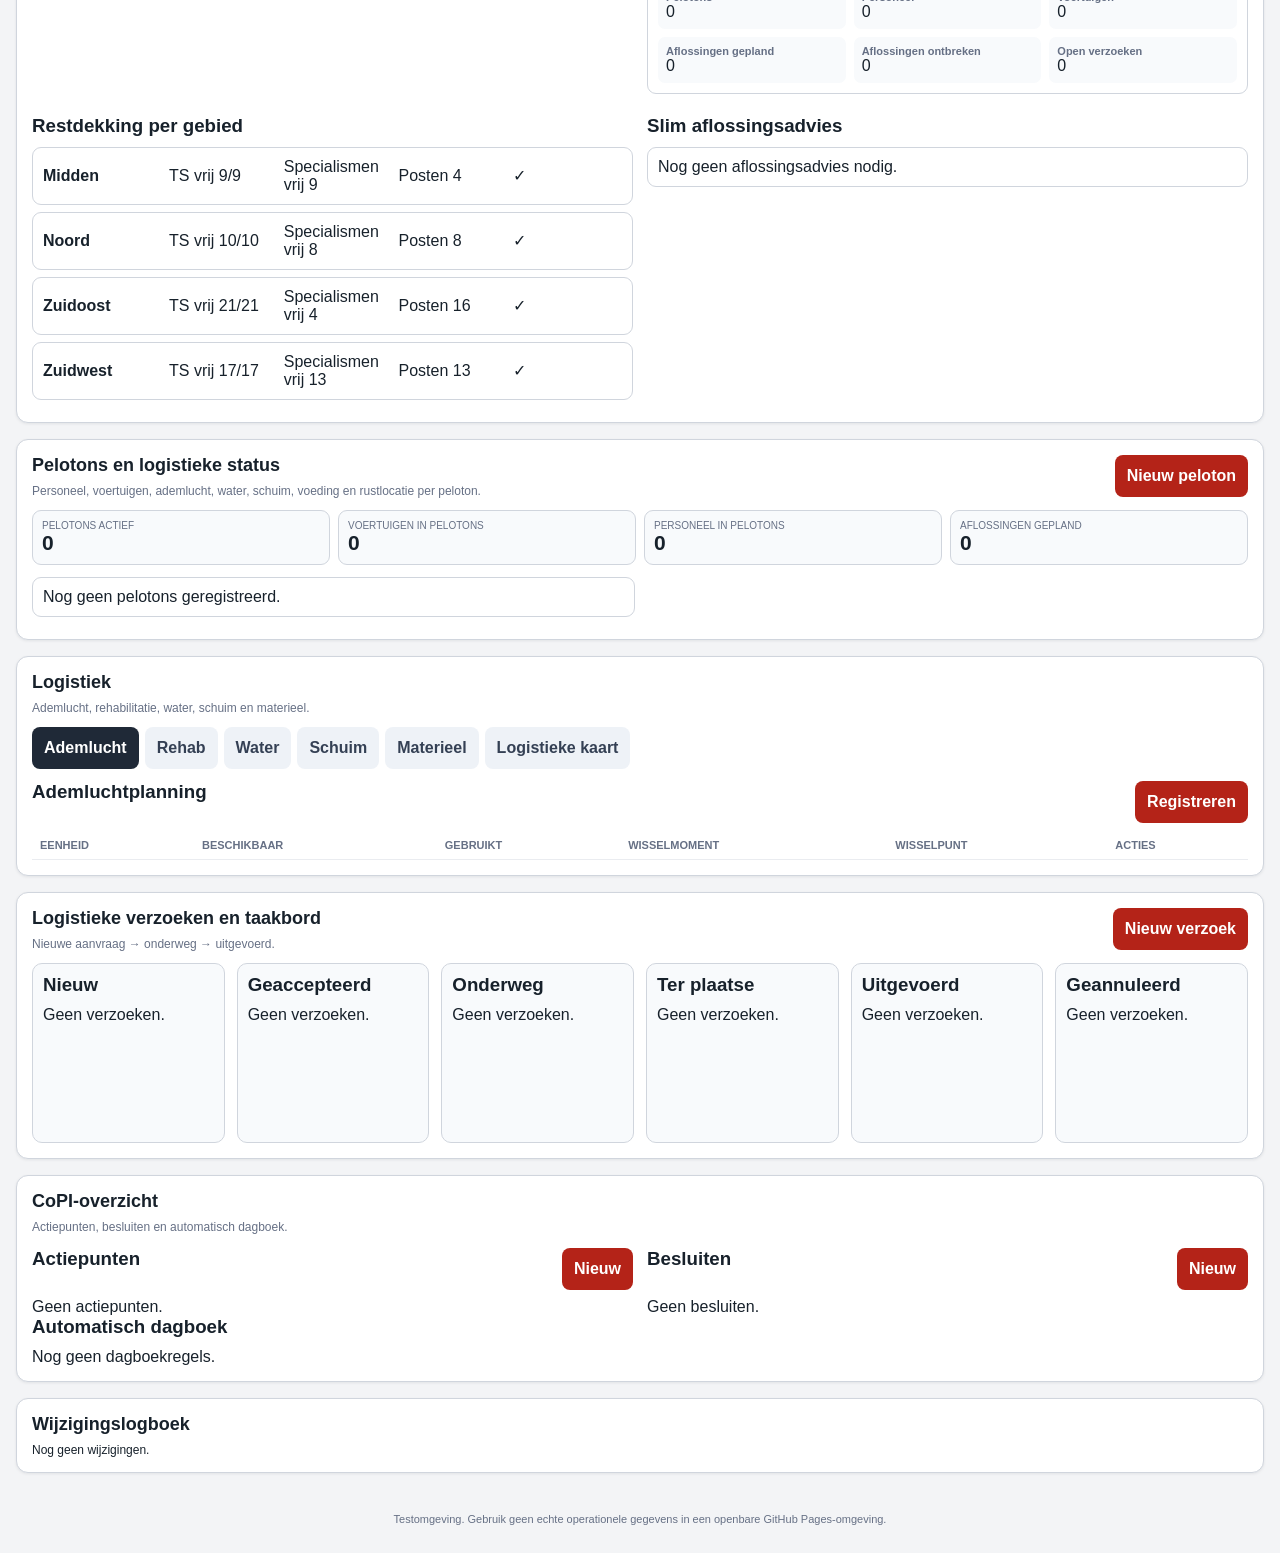
==== commit a39e8bec: "Add files via upload" ====
--- a/index.html
+++ b/index.html
@@ -4,7 +4,7 @@
 <meta charset="utf-8">
 <meta name="viewport" content="width=device-width,initial-scale=1,viewport-fit=cover">
 <meta name="theme-color" content="#1f2937">
-<title>Command Platform v29</title>
+<title>Command Platform v29.1</title>
 <link rel="stylesheet" href="styles.css">
 <link rel="manifest" href="manifest.webmanifest">
 <link rel="icon" href="icon-192.png">
@@ -15,7 +15,7 @@
 </head>
 <body>
 <header>
-  <div><h1>Command Platform v29</h1><p>OVD · HIN · HON · PC Logistiek</p></div>
+  <div><h1>Command Platform v29.1</h1><p>OVD · HIN · HON · PC Logistiek</p></div>
   <div class="header-tools">
       <label>Werkmodus
         <select id="roleMode">
@@ -28,7 +28,7 @@
         </select>
       </label>
       <button id="checkUpdate" class="secondary">Controleer update</button>
-      <div><strong id="versionLabel">v29.0</strong><br><span id="clock"></span></div>
+      <div><strong id="versionLabel">v29.1</strong><br><span id="clock"></span></div>
     </div>
 </header>
 
@@ -83,6 +83,26 @@
   <form id="unitForm">
     <div class="stepPane active" data-pane="1">
       <h3>Herkomst en eenheid</h3>
+
+      <div class="deployment-choice">
+        <label><input type="radio" name="deploymentMode" value="LOOSE" checked> Losse eenheid</label>
+        <label><input type="radio" name="deploymentMode" value="PLATOON"> Onderdeel van peloton</label>
+      </div>
+
+      <div id="deploymentPlatoonFields" class="grid hidden">
+        <label>Pelotonnummer *
+          <select id="deploymentPlatoonNumber">
+            <option value="">Kies pelotonnummer</option>
+          </select>
+        </label>
+        <label>Soort peloton *
+          <select id="deploymentPlatoonType"></select>
+        </label>
+        <div id="deploymentPlatoonInfo" class="full listitem">
+          Kies een nummer. Bestaat het peloton nog niet, dan wordt het bij registratie automatisch aangemaakt.
+        </div>
+      </div>
+
       <div class="sourcegrid">
         <label><input type="radio" name="source" value="VGGM" checked> VGGM</label>
         <label><input type="radio" name="source" value="VR"> Andere veiligheidsregio</label>
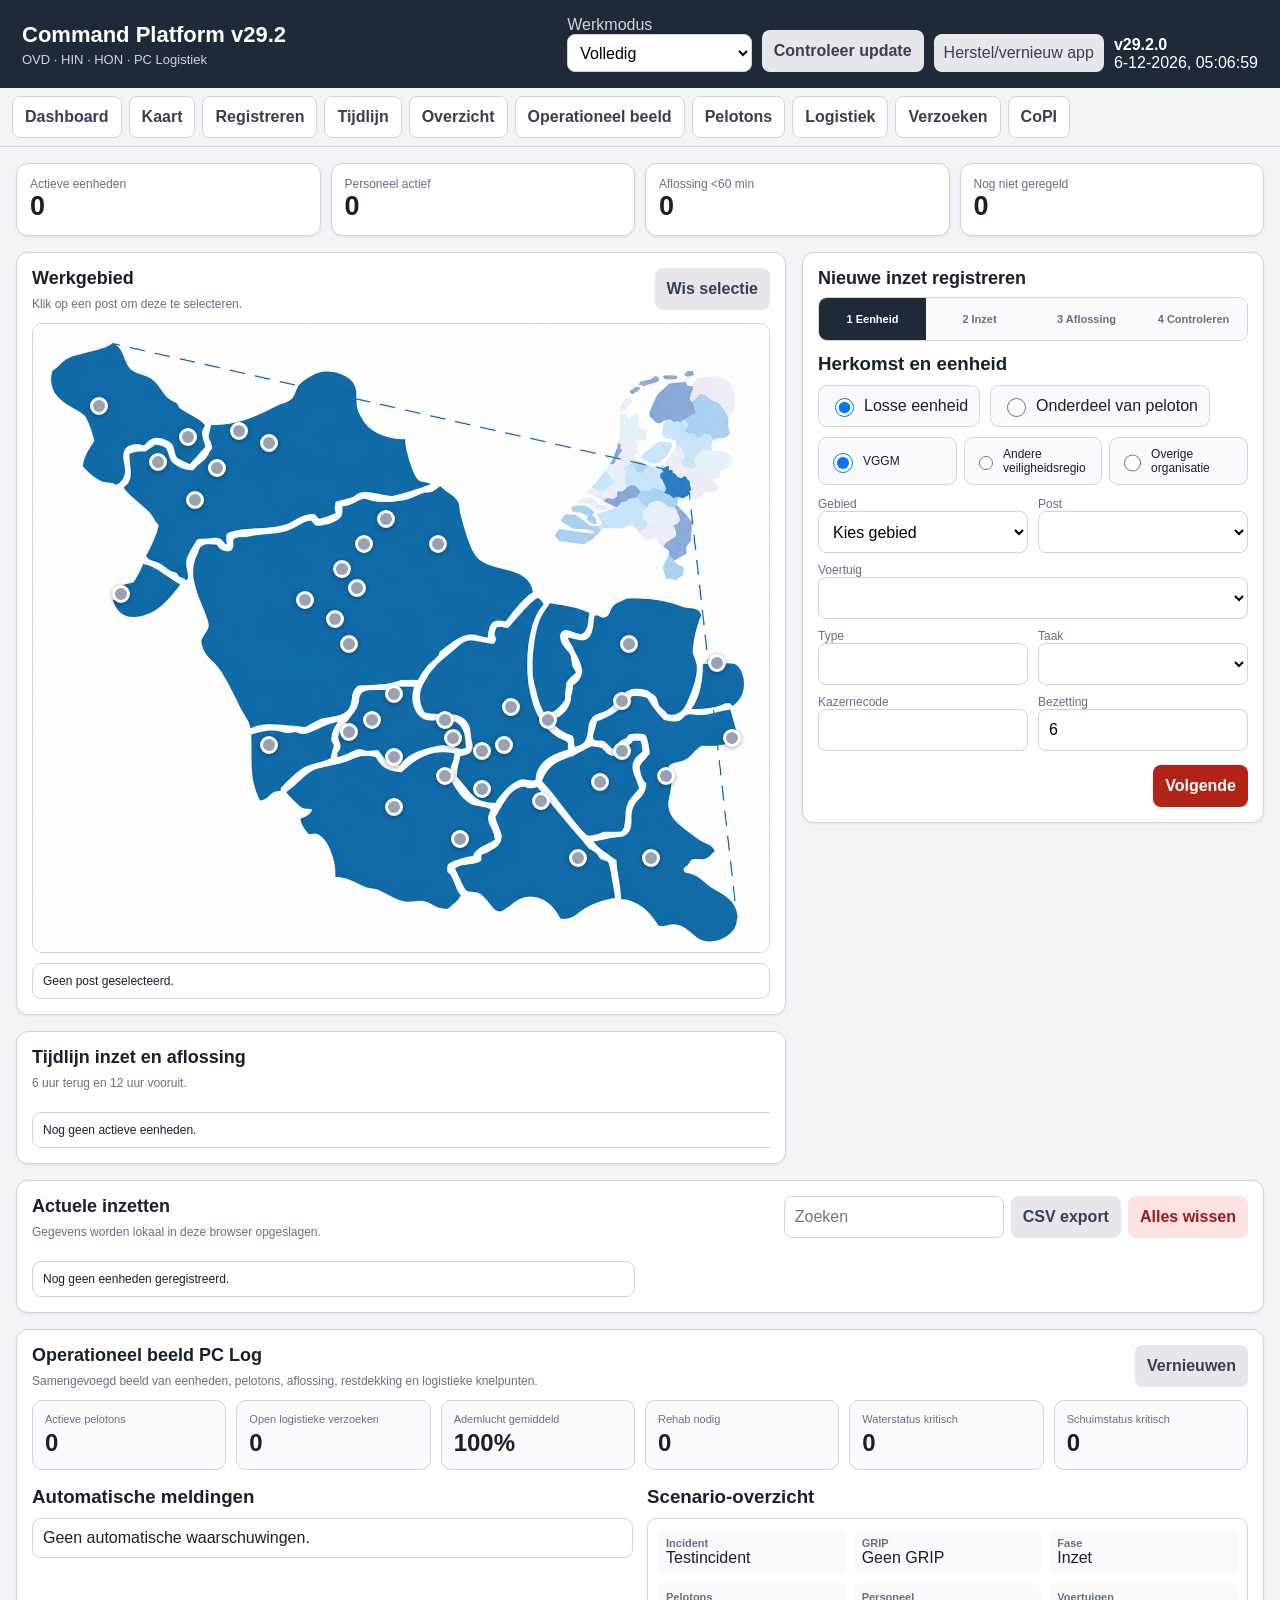
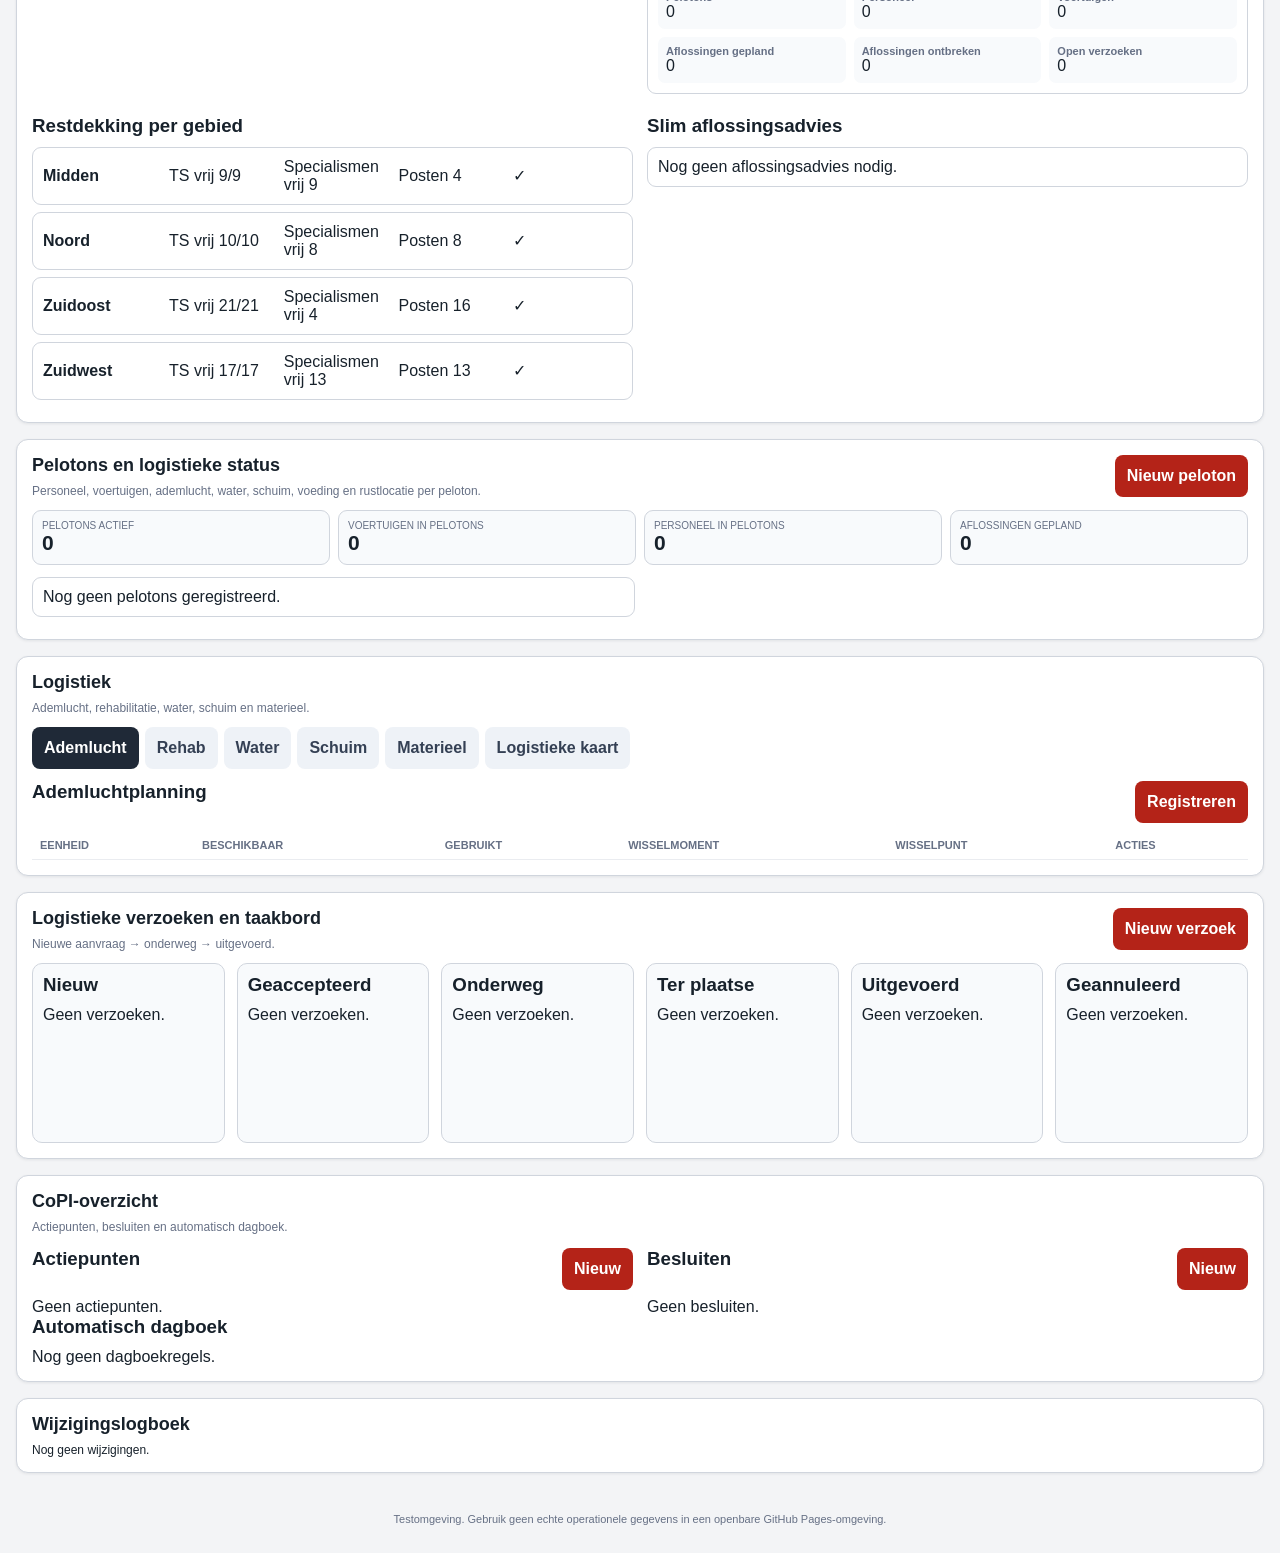
==== commit 69e83452: "Add files via upload" ====
--- a/index.html
+++ b/index.html
@@ -4,18 +4,18 @@
 <meta charset="utf-8">
 <meta name="viewport" content="width=device-width,initial-scale=1,viewport-fit=cover">
 <meta name="theme-color" content="#1f2937">
-<title>Command Platform v29.1</title>
-<link rel="stylesheet" href="styles.css">
-<link rel="manifest" href="manifest.webmanifest">
+<title>Command Platform v29.2</title>
+<link rel="stylesheet" href="styles.css?v=29.2.0">
+<link rel="manifest" href="manifest.webmanifest?v=29.2.0">
 <link rel="icon" href="icon-192.png">
 <link rel="apple-touch-icon" href="icon-192.png">
-<script src="data.js" defer></script>
-<script src="app.js" defer></script>
-<script src="pc-log.js" defer></script>
+<script src="data.js?v=29.2.0" defer></script>
+<script src="app.js?v=29.2.0" defer></script>
+<script src="pc-log.js?v=29.2.0" defer></script>
 </head>
 <body>
 <header>
-  <div><h1>Command Platform v29.1</h1><p>OVD · HIN · HON · PC Logistiek</p></div>
+  <div><h1>Command Platform v29.2</h1><p>OVD · HIN · HON · PC Logistiek</p></div>
   <div class="header-tools">
       <label>Werkmodus
         <select id="roleMode">
@@ -28,7 +28,8 @@
         </select>
       </label>
       <button id="checkUpdate" class="secondary">Controleer update</button>
-      <div><strong id="versionLabel">v29.1</strong><br><span id="clock"></span></div>
+<a class="secondary recovery-link" href="reset-cache.html">Herstel/vernieuw app</a>
+      <div><strong id="versionLabel">v29.2</strong><br><span id="clock"></span></div>
     </div>
 </header>
 
--- a/styles.css
+++ b/styles.css
@@ -152,3 +152,9 @@
 .deployment-choice{display:flex;gap:10px;flex-wrap:wrap;margin-bottom:10px}
 .deployment-choice label{display:flex;align-items:center;gap:7px;padding:9px 11px;border:1px solid var(--line);border-radius:9px;background:#f8fafc}
 .deployment-choice input{width:19px;height:19px;min-height:19px}
+
+#deploymentPlatoonFields{margin:10px 0 14px;padding:10px;border:1px solid var(--line);border-radius:10px;background:#f8fafc}
+#deploymentPlatoonInfo{margin:0}
+
+.recovery-link{display:inline-flex;align-items:center;text-decoration:none;min-height:38px;padding:6px 10px;border-radius:8px}
+.startup-error{position:sticky;top:0;z-index:9999;background:#fff7ed;border-bottom:2px solid #f97316;color:#9a3412;padding:10px 14px;font-size:13px}
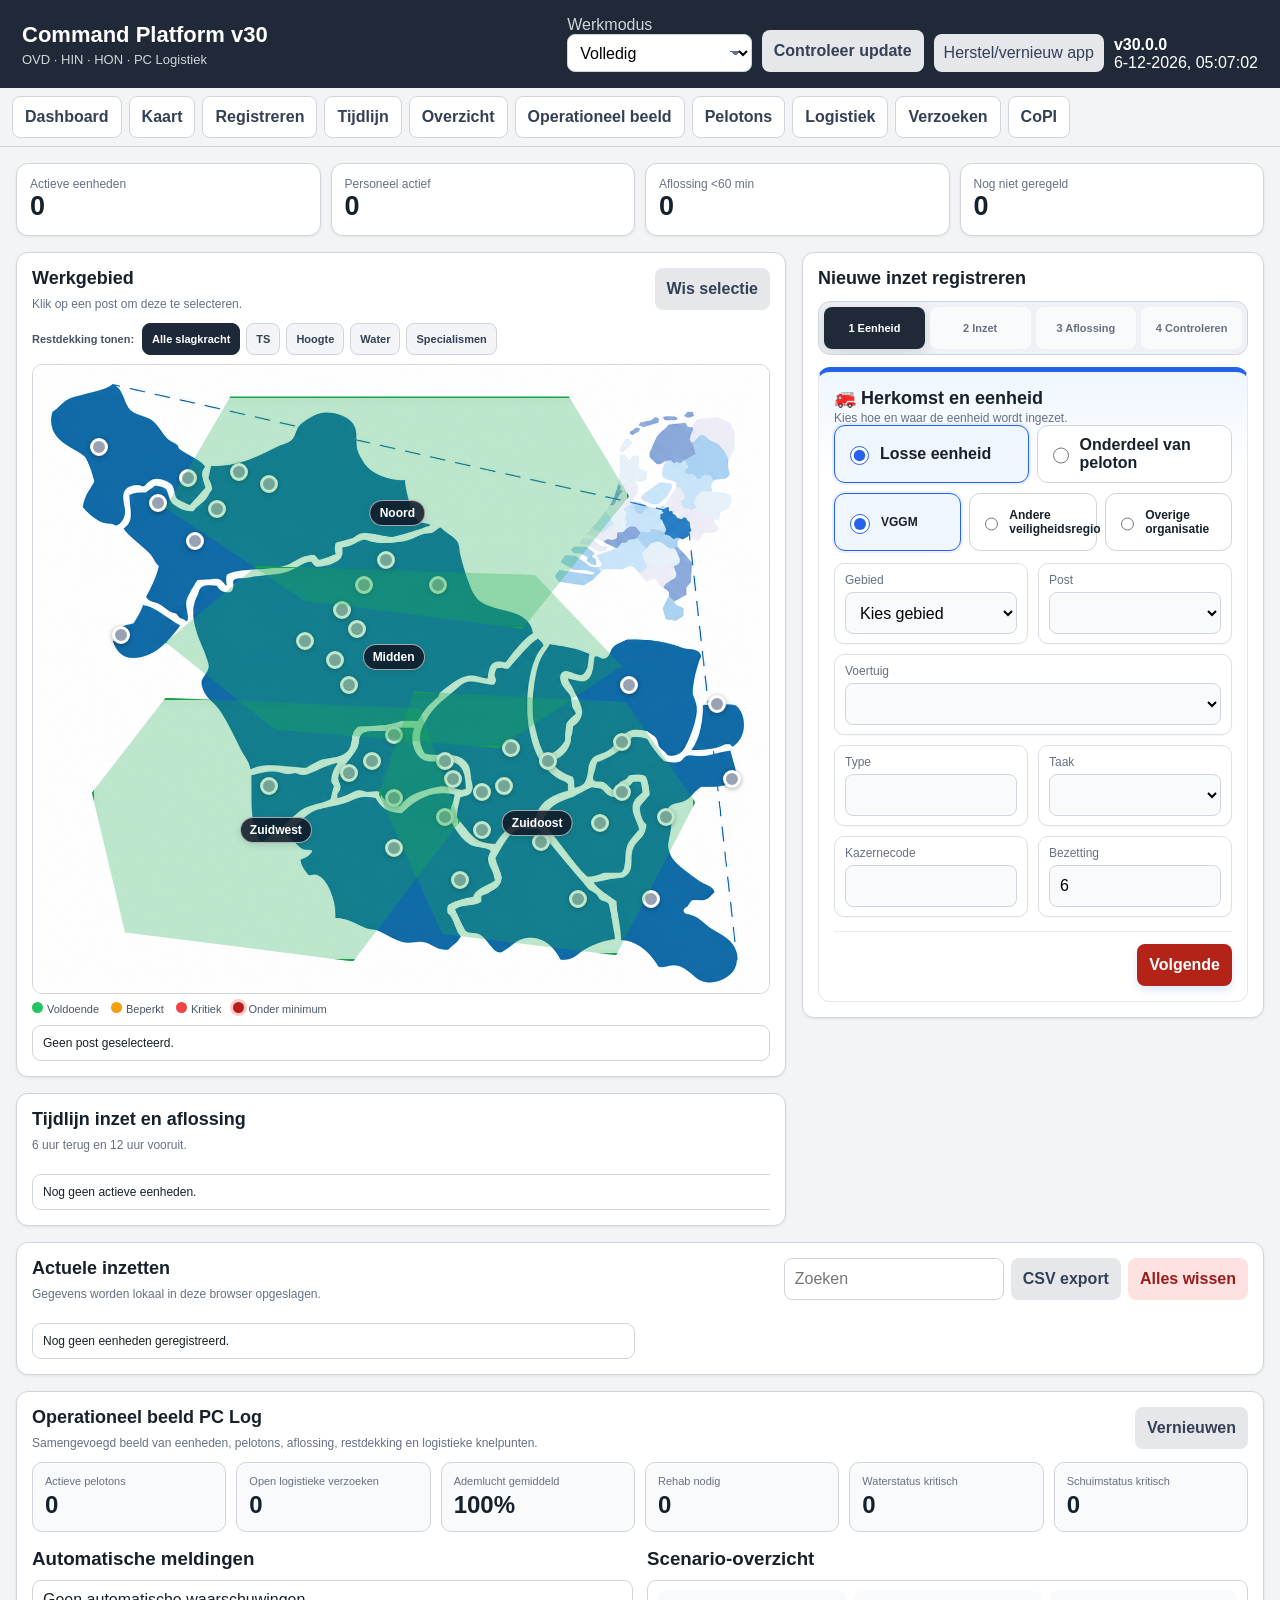
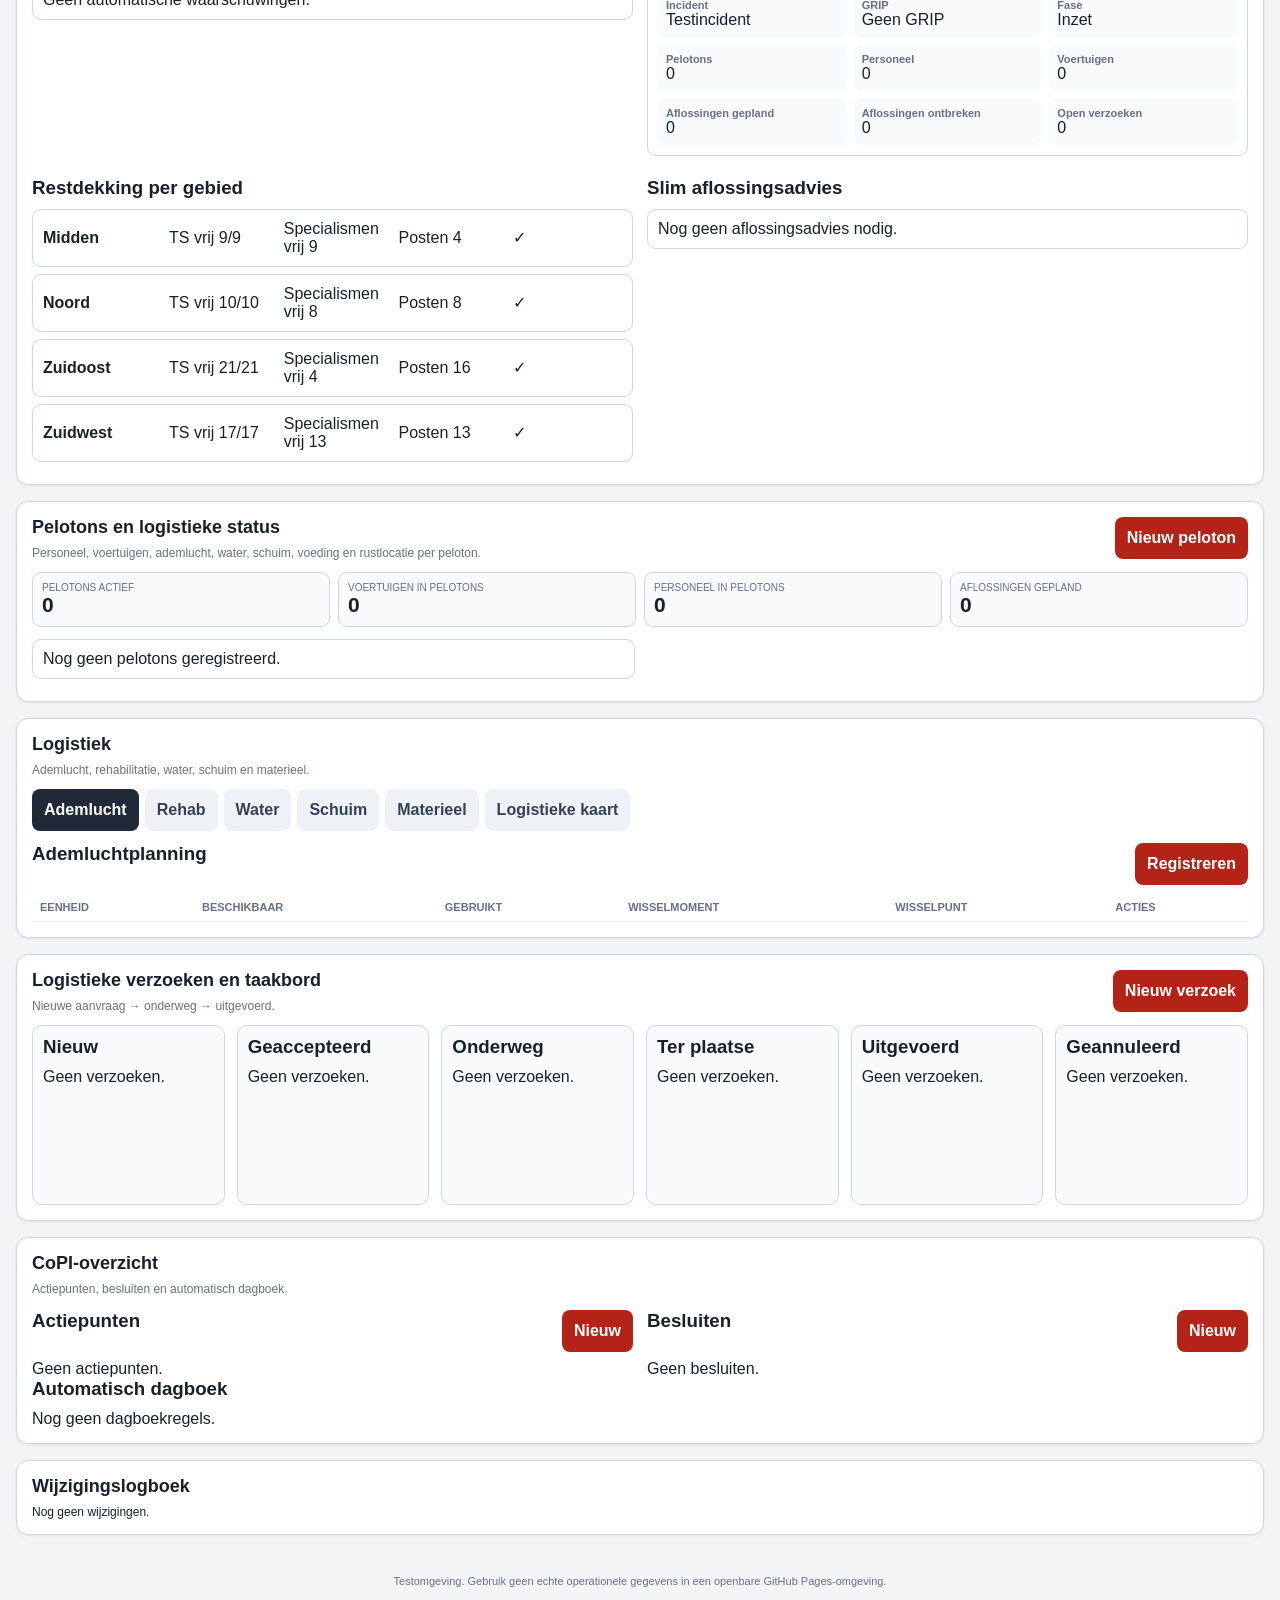
==== commit a8a680b0: "Add files via upload" ====
--- a/index.html
+++ b/index.html
@@ -4,18 +4,18 @@
 <meta charset="utf-8">
 <meta name="viewport" content="width=device-width,initial-scale=1,viewport-fit=cover">
 <meta name="theme-color" content="#1f2937">
-<title>Command Platform v29.2</title>
-<link rel="stylesheet" href="styles.css?v=29.2.0">
-<link rel="manifest" href="manifest.webmanifest?v=29.2.0">
+<title>Command Platform v30</title>
+<link rel="stylesheet" href="styles.css?v=30.0.0">
+<link rel="manifest" href="manifest.webmanifest?v=30.0.0">
 <link rel="icon" href="icon-192.png">
 <link rel="apple-touch-icon" href="icon-192.png">
-<script src="data.js?v=29.2.0" defer></script>
-<script src="app.js?v=29.2.0" defer></script>
-<script src="pc-log.js?v=29.2.0" defer></script>
+<script src="data.js?v=30.0.0" defer></script>
+<script src="app.js?v=30.0.0" defer></script>
+<script src="pc-log.js?v=30.0.0" defer></script>
 </head>
 <body>
 <header>
-  <div><h1>Command Platform v29.2</h1><p>OVD · HIN · HON · PC Logistiek</p></div>
+  <div><h1>Command Platform v30</h1><p>OVD · HIN · HON · PC Logistiek</p></div>
   <div class="header-tools">
       <label>Werkmodus
         <select id="roleMode">
@@ -29,7 +29,7 @@
       </label>
       <button id="checkUpdate" class="secondary">Controleer update</button>
 <a class="secondary recovery-link" href="reset-cache.html">Herstel/vernieuw app</a>
-      <div><strong id="versionLabel">v29.2</strong><br><span id="clock"></span></div>
+      <div><strong id="versionLabel">v30.0</strong><br><span id="clock"></span></div>
     </div>
 </header>
 
@@ -58,9 +58,29 @@
 <div class="left">
 <section id="map" class="panel">
   <div class="panelhead"><div><h2>Werkgebied</h2><p>Klik op een post om deze te selecteren.</p></div><button id="clearMap" class="secondary">Wis selectie</button></div>
-  <div class="mapwrap">
+  <div class="coverage-toolbar">
+    <span>Restdekking tonen:</span>
+    <button class="coverage-filter active" data-coverage-filter="ALL">Alle slagkracht</button>
+    <button class="coverage-filter" data-coverage-filter="TS">TS</button>
+    <button class="coverage-filter" data-coverage-filter="HEIGHT">Hoogte</button>
+    <button class="coverage-filter" data-coverage-filter="WATER">Water</button>
+    <button class="coverage-filter" data-coverage-filter="SPECIAL">Specialismen</button>
+  </div>
+  <div class="mapwrap coverage-map">
     <img src="map.png" alt="Kaart werkgebied">
+    <div id="coverageRegions" aria-label="Restdekking per gebied">
+      <button class="coverage-region north" data-area="Noord"><span>Noord</span></button>
+      <button class="coverage-region middle" data-area="Midden"><span>Midden</span></button>
+      <button class="coverage-region southeast" data-area="Zuidoost"><span>Zuidoost</span></button>
+      <button class="coverage-region southwest" data-area="Zuidwest"><span>Zuidwest</span></button>
+    </div>
     <div id="markers"></div>
+  </div>
+  <div class="coverage-legend">
+    <span><i class="coverage-dot good"></i>Voldoende</span>
+    <span><i class="coverage-dot limited"></i>Beperkt</span>
+    <span><i class="coverage-dot critical"></i>Kritiek</span>
+    <span><i class="coverage-dot flash"></i>Onder minimum</span>
   </div>
   <div id="selectedPostInfo" class="postinfo">Geen post geselecteerd.</div>
 </section>
@@ -83,7 +103,7 @@
 
   <form id="unitForm">
     <div class="stepPane active" data-pane="1">
-      <h3>Herkomst en eenheid</h3>
+      <h3>🚒 Herkomst en eenheid</h3><p class="step-intro">Kies hoe en waar de eenheid wordt ingezet.</p>
 
       <div class="deployment-choice">
         <label><input type="radio" name="deploymentMode" value="LOOSE" checked> Losse eenheid</label>
@@ -143,7 +163,7 @@
     </div>
 
     <div class="stepPane" data-pane="2">
-      <h3>Inzetgegevens</h3>
+      <h3>📍 Inzetgegevens</h3><p class="step-intro">Leg status, locatie, opdracht en contact vast.</p>
       <div class="grid">
         <label>Status<select id="status"><option>Ingezet</option><option>Onderweg</option><option>Aflossing gepland</option><option>Afgelost</option><option>Beschikbaar</option></select></label>
         <label>Start inzet<input id="startTime" type="datetime-local"></label>
@@ -156,7 +176,7 @@
     </div>
 
     <div class="stepPane" data-pane="3">
-      <h3>Eerste aflossing</h3>
+      <h3>🔄 Eerste aflossing</h3><p class="step-intro">Optioneel. Latere aflossingen kunnen altijd worden toegevoegd.</p>
       <label class="toggle"><input id="planRelief" type="checkbox"> Direct een aflossing plannen</label>
       <div id="reliefFields" class="grid hidden">
         <label>Herkomst<select id="reliefSource"><option value="VGGM">VGGM</option><option value="VR">Andere veiligheidsregio</option><option value="OTHER">Overige organisatie</option></select></label>
@@ -171,7 +191,7 @@
     </div>
 
     <div class="stepPane" data-pane="4">
-      <h3>Controle</h3>
+      <h3>✅ Controle</h3><p class="step-intro">Controleer de gegevens voordat je registreert.</p>
       <div id="review" class="review"></div>
       <div class="actions"><button type="button" class="secondary prev" data-prev="3">Terug</button><button type="submit" class="primary">Eenheid registreren</button></div>
     </div>
@@ -368,6 +388,35 @@
   <div id="log"></div>
 </section>
 </main>
+
+
+<dialog id="coverageDialog" class="coverage-dialog">
+  <form method="dialog">
+    <div class="coverage-dialog-head">
+      <div>
+        <span id="coverageDialogStatus" class="coverage-status-badge">Restdekking</span>
+        <h2 id="coverageDialogTitle">Gebied</h2>
+        <p id="coverageDialogSubtitle"></p>
+      </div>
+      <button value="cancel" class="secondary">Sluiten</button>
+    </div>
+    <div id="coverageSummaryCards" class="coverage-summary-cards"></div>
+    <div class="coverage-detail-grid">
+      <section>
+        <h3>Beschikbaar</h3>
+        <div id="coverageAvailable" class="coverage-unit-list"></div>
+      </section>
+      <section>
+        <h3>Ingezet of onderweg</h3>
+        <div id="coverageDeployed" class="coverage-unit-list"></div>
+      </section>
+      <section>
+        <h3>Pelotons met eenheden uit dit gebied</h3>
+        <div id="coveragePlatoons" class="coverage-unit-list"></div>
+      </section>
+    </div>
+  </form>
+</dialog>
 
 <dialog id="reliefDialog">
   <form method="dialog" id="reliefForm">
--- a/styles.css
+++ b/styles.css
@@ -158,3 +158,99 @@
 
 .recovery-link{display:inline-flex;align-items:center;text-decoration:none;min-height:38px;padding:6px 10px;border-radius:8px}
 .startup-error{position:sticky;top:0;z-index:9999;background:#fff7ed;border-bottom:2px solid #f97316;color:#9a3412;padding:10px 14px;font-size:13px}
+
+/* v30 visuele formulierindeling */
+#register{overflow:hidden}
+#register>h2{display:flex;align-items:center;gap:8px;margin-bottom:12px}
+.steps{background:#eef2f6;padding:5px;border-radius:12px;gap:5px}
+.step{border-radius:8px!important;border:0!important;font-weight:700;transition:.2s ease}
+.step.active{box-shadow:0 4px 14px #11182722}
+.stepPane{border-radius:12px;padding:15px;background:#fff;border:1px solid #e5e7eb}
+.stepPane[data-pane="1"]{border-top:5px solid #2563eb;background:linear-gradient(180deg,#eff6ff 0,#fff 105px)}
+.stepPane[data-pane="2"]{border-top:5px solid #f97316;background:linear-gradient(180deg,#fff7ed 0,#fff 105px)}
+.stepPane[data-pane="3"]{border-top:5px solid #7c3aed;background:linear-gradient(180deg,#f5f3ff 0,#fff 105px)}
+.stepPane[data-pane="4"]{border-top:5px solid #16a34a;background:linear-gradient(180deg,#f0fdf4 0,#fff 105px)}
+.stepPane h3{font-size:18px;margin-bottom:2px}
+.step-intro{font-size:12px;color:var(--muted);margin:0 0 14px}
+.grid label,#vggmFields label,#vrFields label,#otherFields label{
+  background:#fff;border:1px solid #dbe1e8;border-radius:10px;padding:9px 10px;
+  box-shadow:0 1px 2px #1018280a;transition:border-color .15s,box-shadow .15s,transform .15s
+}
+.grid label:focus-within,#vggmFields label:focus-within,#vrFields label:focus-within,#otherFields label:focus-within{
+  border-color:#2563eb;box-shadow:0 0 0 3px #2563eb18;transform:translateY(-1px)
+}
+.grid label input,.grid label select,.grid label textarea,
+#vggmFields input,#vggmFields select,#vrFields input,#vrFields select,#otherFields input,#otherFields select{
+  margin-top:5px;border:1px solid #cfd6df;background:#f8fafc
+}
+select{background-image:linear-gradient(45deg,transparent 50%,#667085 50%),linear-gradient(135deg,#667085 50%,transparent 50%);
+  background-position:calc(100% - 16px) 50%,calc(100% - 11px) 50%;background-size:5px 5px,5px 5px;background-repeat:no-repeat;padding-right:30px}
+.sourcegrid,.deployment-choice{display:grid;grid-template-columns:repeat(3,minmax(0,1fr));gap:8px}
+.deployment-choice{grid-template-columns:repeat(2,minmax(0,1fr))}
+.sourcegrid label,.deployment-choice label{
+  min-height:58px;border:1px solid #d0d5dd;border-radius:11px;background:#fff;padding:10px;
+  display:flex;align-items:center;gap:8px;font-weight:700;cursor:pointer
+}
+.sourcegrid label:has(input:checked),.deployment-choice label:has(input:checked){
+  border-color:#2563eb;background:#eff6ff;box-shadow:0 0 0 2px #2563eb18
+}
+.sourcegrid input,.deployment-choice input{accent-color:#2563eb}
+#deploymentPlatoonFields{border-left:5px solid #7c3aed;background:#faf5ff}
+#review{display:grid;grid-template-columns:repeat(2,minmax(0,1fr));gap:8px}
+#review>div{background:#f8fafc;border:1px solid #e5e7eb;border-radius:9px;padding:9px}
+#review strong{display:block;font-size:10px;text-transform:uppercase;color:#667085;margin-bottom:3px}
+.actions{border-top:1px solid #eaecf0;padding-top:12px;margin-top:14px}
+.actions .primary,.stepPane .primary{box-shadow:0 4px 10px #175cd326}
+
+/* v30 interactieve restdekking */
+.coverage-toolbar{display:flex;align-items:center;gap:6px;flex-wrap:wrap;margin-bottom:9px}
+.coverage-toolbar>span{font-size:11px;font-weight:700;color:#475467;margin-right:2px}
+.coverage-filter{min-height:32px;padding:5px 9px;font-size:11px;background:#f2f4f7;color:#344054;border:1px solid #d0d5dd}
+.coverage-filter.active{background:#1d2939;color:#fff;border-color:#1d2939}
+.coverage-map{isolation:isolate}
+#coverageRegions{position:absolute;inset:0;z-index:2;pointer-events:none}
+.coverage-region{position:absolute;border:2px solid #ffffffaa;background:rgba(34,197,94,.20);color:#fff;
+  pointer-events:auto;cursor:pointer;transition:.2s ease;filter:drop-shadow(0 2px 3px #0003);overflow:visible}
+.coverage-region:hover,.coverage-region:focus{z-index:5;filter:brightness(1.12) drop-shadow(0 4px 8px #0005);outline:3px solid #fff}
+.coverage-region span{position:absolute;left:50%;top:50%;transform:translate(-50%,-50%);background:#111827d9;
+  border:1px solid #ffffff99;border-radius:999px;padding:5px 9px;font-size:12px;font-weight:800;white-space:nowrap}
+.coverage-region.north{left:18%;top:5%;width:63%;height:37%;clip-path:polygon(14% 0,87% 0,100% 43%,77% 100%,30% 88%,0 48%)}
+.coverage-region.middle{left:18%;top:32%;width:62%;height:29%;clip-path:polygon(20% 0,81% 5%,100% 55%,73% 100%,24% 90%,0 42%)}
+.coverage-region.southeast{left:47%;top:52%;width:43%;height:42%;clip-path:polygon(11% 0,78% 4%,100% 42%,75% 100%,20% 92%,0 39%)}
+.coverage-region.southwest{left:8%;top:53%;width:50%;height:42%;clip-path:polygon(20% 0,89% 4%,100% 47%,71% 100%,9% 89%,0 36%)}
+.coverage-region.status-good{background:rgba(34,197,94,.25);border-color:#16a34a}
+.coverage-region.status-limited{background:rgba(245,158,11,.31);border-color:#d97706}
+.coverage-region.status-critical{background:rgba(239,68,68,.34);border-color:#dc2626}
+.coverage-region.status-flash{background:rgba(220,38,38,.40);border-color:#7f1d1d;animation:coveragePulse 1.25s infinite}
+@keyframes coveragePulse{0%,100%{filter:brightness(1)}50%{filter:brightness(1.55) drop-shadow(0 0 10px #dc2626)}}
+.coverage-legend{display:flex;gap:12px;flex-wrap:wrap;margin:8px 0;font-size:11px;color:#475467}
+.coverage-dot{display:inline-block;width:11px;height:11px;border-radius:50%;margin-right:4px}
+.coverage-dot.good{background:#22c55e}.coverage-dot.limited{background:#f59e0b}.coverage-dot.critical{background:#ef4444}
+.coverage-dot.flash{background:#b91c1c;box-shadow:0 0 0 3px #fecaca}
+.coverage-dialog{width:min(900px,95vw);max-height:90vh}
+.coverage-dialog::backdrop{background:#10182899;backdrop-filter:blur(3px)}
+.coverage-dialog-head{display:flex;justify-content:space-between;align-items:flex-start;gap:12px}
+.coverage-dialog-head h2{margin:5px 0 1px}
+.coverage-status-badge{display:inline-flex;padding:4px 8px;border-radius:999px;font-size:10px;font-weight:800}
+.coverage-status-badge.good{background:#dcfce7;color:#166534}
+.coverage-status-badge.limited{background:#fef3c7;color:#92400e}
+.coverage-status-badge.critical,.coverage-status-badge.flash{background:#fee2e2;color:#991b1b}
+.coverage-summary-cards{display:grid;grid-template-columns:repeat(4,1fr);gap:8px;margin:14px 0}
+.coverage-summary-cards>div{background:#f8fafc;border:1px solid #e5e7eb;border-radius:10px;padding:10px}
+.coverage-summary-cards span{display:block;font-size:10px;color:#667085;text-transform:uppercase}
+.coverage-summary-cards strong{font-size:22px}
+.coverage-detail-grid{display:grid;grid-template-columns:repeat(3,1fr);gap:12px}
+.coverage-detail-grid section{background:#f8fafc;border-radius:11px;padding:10px;border:1px solid #e5e7eb}
+.coverage-detail-grid h3{font-size:14px}
+.coverage-unit-list{display:grid;gap:6px}
+.coverage-unit-card{background:#fff;border:1px solid #e5e7eb;border-radius:8px;padding:8px;font-size:11px}
+.coverage-unit-card strong{display:block;font-size:12px}
+.coverage-unit-card button{margin-top:5px;min-height:29px;padding:4px 7px;font-size:10px}
+@media(max-width:760px){
+  .sourcegrid{grid-template-columns:1fr}
+  .deployment-choice{grid-template-columns:1fr 1fr}
+  .coverage-summary-cards{grid-template-columns:repeat(2,1fr)}
+  .coverage-detail-grid{grid-template-columns:1fr}
+  .coverage-region span{font-size:10px;padding:4px 7px}
+  #review{grid-template-columns:1fr}
+}
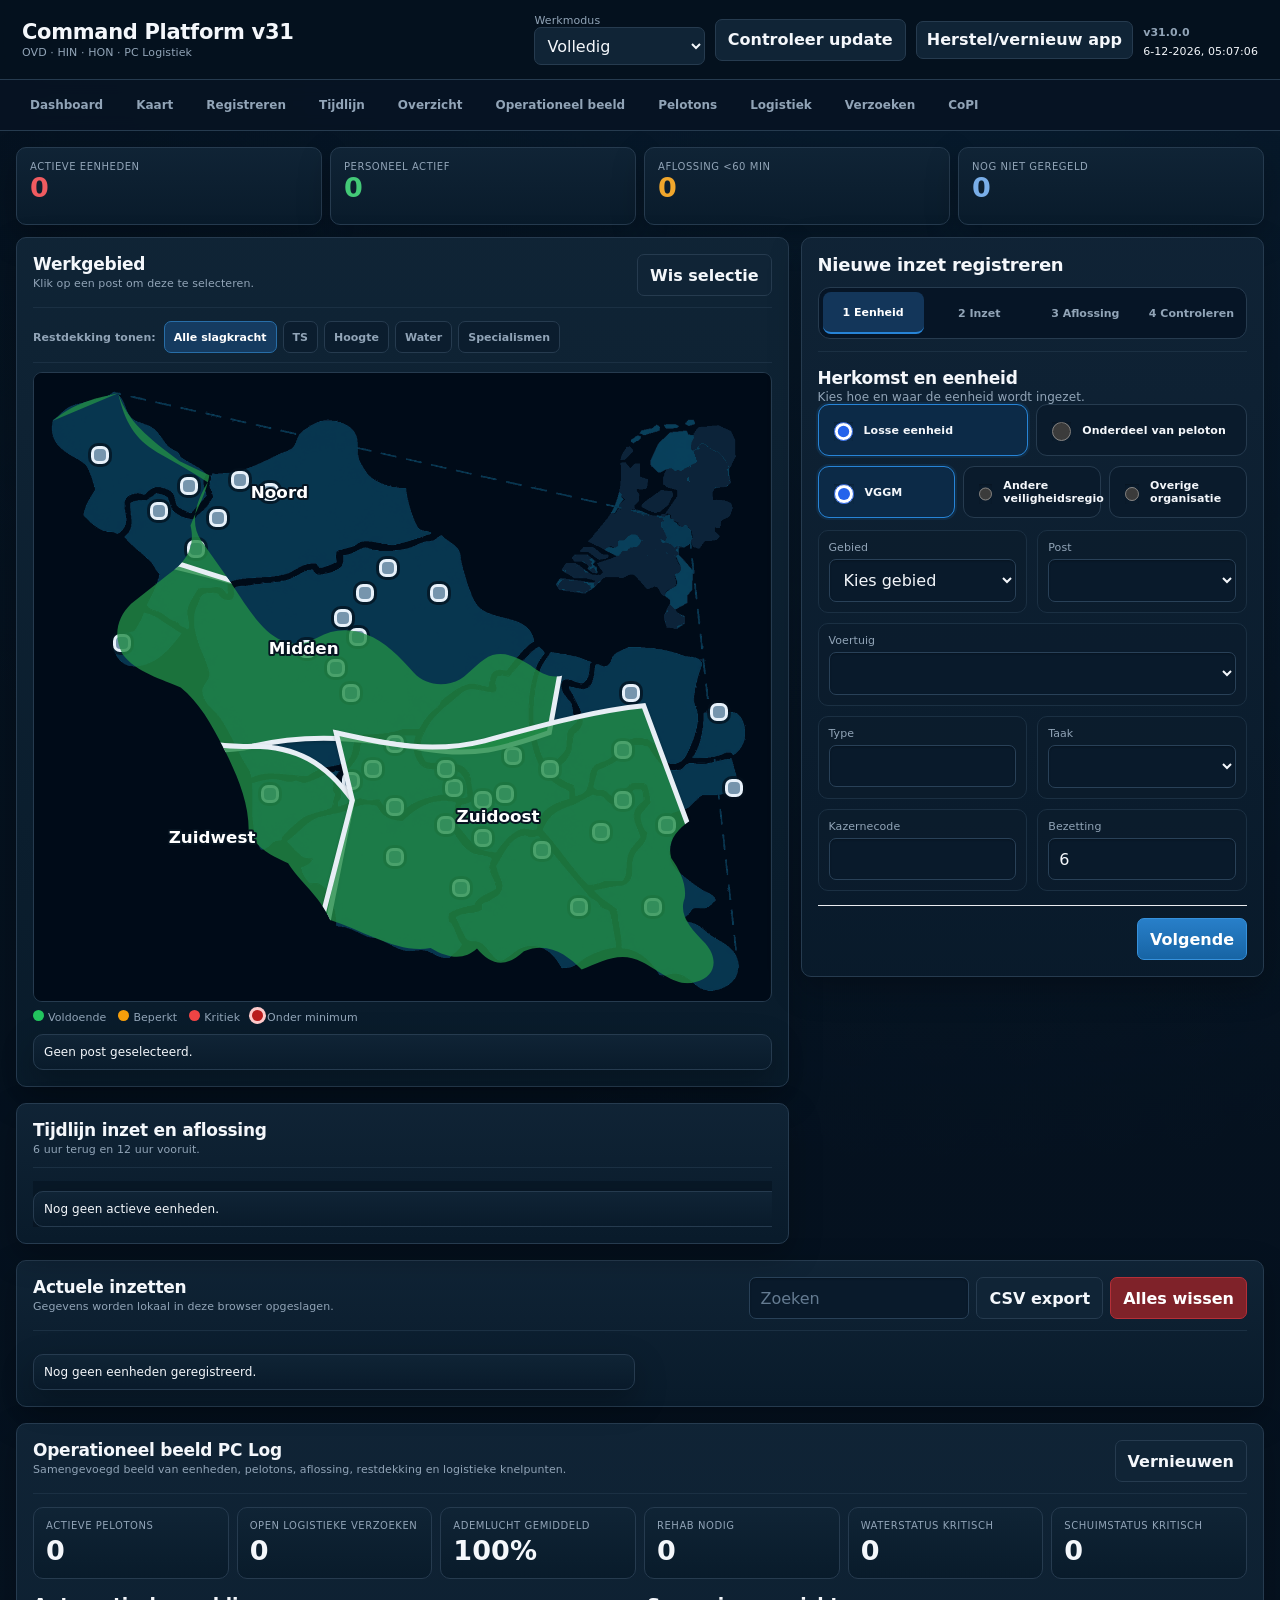
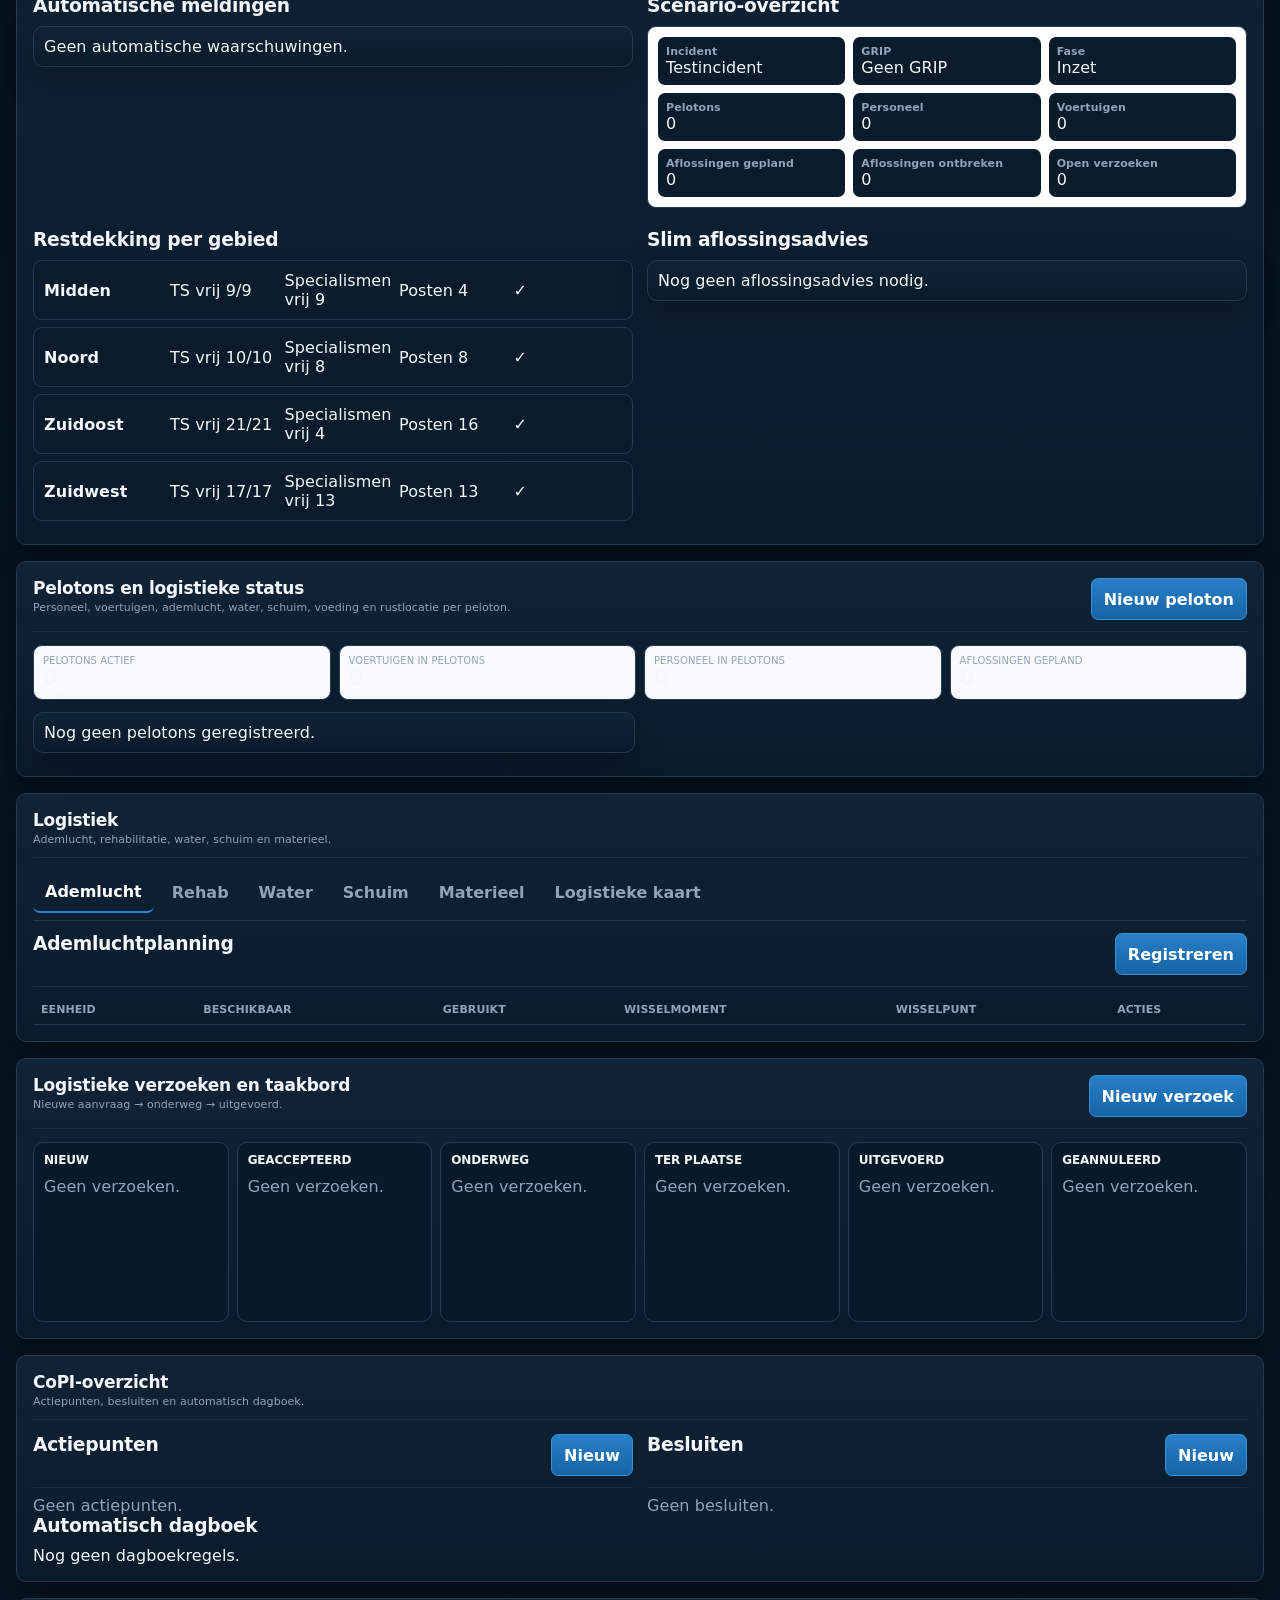
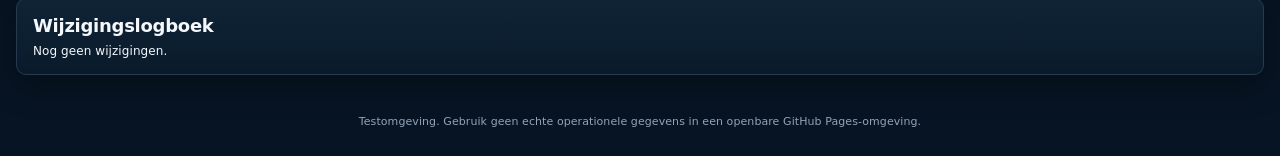
==== commit 70cf2c12: "Add files via upload" ====
--- a/index.html
+++ b/index.html
@@ -3,19 +3,19 @@
 <head>
 <meta charset="utf-8">
 <meta name="viewport" content="width=device-width,initial-scale=1,viewport-fit=cover">
-<meta name="theme-color" content="#1f2937">
-<title>Command Platform v30</title>
-<link rel="stylesheet" href="styles.css?v=30.0.0">
-<link rel="manifest" href="manifest.webmanifest?v=30.0.0">
+<meta name="theme-color" content="#071423">
+<title>Command Platform v31</title>
+<link rel="stylesheet" href="styles.css?v=31.0.0">
+<link rel="manifest" href="manifest.webmanifest?v=31.0.0">
 <link rel="icon" href="icon-192.png">
 <link rel="apple-touch-icon" href="icon-192.png">
-<script src="data.js?v=30.0.0" defer></script>
-<script src="app.js?v=30.0.0" defer></script>
-<script src="pc-log.js?v=30.0.0" defer></script>
+<script src="data.js?v=31.0.0" defer></script>
+<script src="app.js?v=31.0.0" defer></script>
+<script src="pc-log.js?v=31.0.0" defer></script>
 </head>
-<body>
-<header>
-  <div><h1>Command Platform v30</h1><p>OVD · HIN · HON · PC Logistiek</p></div>
+<body class="professional-ui">
+<header class="app-header">
+  <div><h1>Command Platform v31</h1><p>OVD · HIN · HON · PC Logistiek</p></div>
   <div class="header-tools">
       <label>Werkmodus
         <select id="roleMode">
@@ -29,11 +29,11 @@
       </label>
       <button id="checkUpdate" class="secondary">Controleer update</button>
 <a class="secondary recovery-link" href="reset-cache.html">Herstel/vernieuw app</a>
-      <div><strong id="versionLabel">v30.0</strong><br><span id="clock"></span></div>
+      <div><strong id="versionLabel">v31.0</strong><br><span id="clock"></span></div>
     </div>
 </header>
 
-<nav class="quicknav">
+<nav class="quicknav app-nav">
   <button data-target="dashboard">Dashboard</button>
   <button data-target="map">Kaart</button>
   <button data-target="register">Registreren</button>
@@ -46,7 +46,7 @@
   <button data-target="copi">CoPI</button>
 </nav>
 
-<main>
+<main class="app-main">
 <section id="dashboard" class="stats">
   <div class="stat"><span>Actieve eenheden</span><strong id="statActive">0</strong></div>
   <div class="stat"><span>Personeel actief</span><strong id="statStaff">0</strong></div>
@@ -68,12 +68,53 @@
   </div>
   <div class="mapwrap coverage-map">
     <img src="map.png" alt="Kaart werkgebied">
-    <div id="coverageRegions" aria-label="Restdekking per gebied">
-      <button class="coverage-region north" data-area="Noord"><span>Noord</span></button>
-      <button class="coverage-region middle" data-area="Midden"><span>Midden</span></button>
-      <button class="coverage-region southeast" data-area="Zuidoost"><span>Zuidoost</span></button>
-      <button class="coverage-region southwest" data-area="Zuidwest"><span>Zuidwest</span></button>
-    </div>
+    <svg id="coverageRegions" class="coverage-svg" viewBox="0 0 1365 1151" role="img" aria-label="Restdekking per gebied">
+      <defs>
+        <clipPath id="workAreaClip">
+          <path d="M35,82 C82,42 133,37 156,31 C174,84 210,112 270,157 L325,183
+                   C319,218 302,244 290,276 C300,316 281,344 251,365
+                   L180,421 C156,444 145,478 164,514 C188,548 239,561 272,576
+                   C311,607 337,659 361,708 C381,751 398,793 398,842
+                   C411,875 445,890 471,902 C491,935 530,963 549,1007
+                   C612,1027 675,1070 735,1059 C772,1081 799,1080 821,1060
+                   C847,1092 875,1096 908,1065 C954,1046 989,1073 1015,1099
+                   C1052,1084 1087,1063 1127,1085 C1162,1103 1192,1133 1226,1122
+                   C1263,1113 1270,1080 1244,1050 C1217,1023 1194,997 1206,967
+                   C1210,941 1197,915 1181,892 C1173,863 1189,841 1216,823
+                   C1238,808 1250,784 1241,755 C1226,737 1223,708 1238,681
+                   C1253,658 1268,634 1257,607 C1247,584 1224,577 1200,583
+                   C1174,589 1150,577 1134,555 C1122,535 1101,520 1079,519
+                   C1048,515 1018,530 994,548 C966,565 941,552 920,535
+                   C897,520 874,510 850,516 C828,523 810,548 790,561
+                   C761,577 725,572 704,549 C679,520 649,490 616,478
+                   C584,466 554,468 525,484 C503,496 480,499 459,489
+                   C430,476 410,449 390,420 C365,381 337,342 310,304
+                   C288,272 300,232 322,196 C291,175 260,158 228,140
+                   C187,116 168,84 156,31 Z"/>
+        </clipPath>
+      </defs>
+      <g clip-path="url(#workAreaClip)">
+        <path class="coverage-region" data-area="Noord"
+          d="M20,10 H820 V350 C720,330 650,330 590,365 C510,410 455,405 385,385
+             C300,360 220,345 135,320 L20,285 Z"/>
+        <path class="coverage-region" data-area="Midden"
+          d="M115,300 C240,335 330,370 415,392 C515,420 610,390 705,355
+             C790,325 900,350 1000,410 L955,660 C870,690 815,705 725,690
+             C610,670 510,660 405,685 C310,705 230,680 150,630 Z"/>
+        <path class="coverage-region" data-area="Zuidwest"
+          d="M95,600 C205,650 300,690 405,685 C485,685 540,715 590,785
+             L520,1135 H40 Z"/>
+        <path class="coverage-region" data-area="Zuidoost"
+          d="M560,660 C650,680 735,700 835,675 C930,650 1030,620 1130,610
+             L1325,1135 H500 L590,785 Z"/>
+      </g>
+      <g class="coverage-labels">
+        <text x="455" y="225" data-label-area="Noord">Noord</text>
+        <text x="500" y="515" data-label-area="Midden">Midden</text>
+        <text x="330" y="865" data-label-area="Zuidwest">Zuidwest</text>
+        <text x="860" y="825" data-label-area="Zuidoost">Zuidoost</text>
+      </g>
+    </svg>
     <div id="markers"></div>
   </div>
   <div class="coverage-legend">
@@ -103,7 +144,7 @@
 
   <form id="unitForm">
     <div class="stepPane active" data-pane="1">
-      <h3>🚒 Herkomst en eenheid</h3><p class="step-intro">Kies hoe en waar de eenheid wordt ingezet.</p>
+      <h3>Herkomst en eenheid</h3><p class="step-intro">Kies hoe en waar de eenheid wordt ingezet.</p>
 
       <div class="deployment-choice">
         <label><input type="radio" name="deploymentMode" value="LOOSE" checked> Losse eenheid</label>
@@ -163,7 +204,7 @@
     </div>
 
     <div class="stepPane" data-pane="2">
-      <h3>📍 Inzetgegevens</h3><p class="step-intro">Leg status, locatie, opdracht en contact vast.</p>
+      <h3>Inzetgegevens</h3><p class="step-intro">Leg status, locatie, opdracht en contact vast.</p>
       <div class="grid">
         <label>Status<select id="status"><option>Ingezet</option><option>Onderweg</option><option>Aflossing gepland</option><option>Afgelost</option><option>Beschikbaar</option></select></label>
         <label>Start inzet<input id="startTime" type="datetime-local"></label>
@@ -176,7 +217,7 @@
     </div>
 
     <div class="stepPane" data-pane="3">
-      <h3>🔄 Eerste aflossing</h3><p class="step-intro">Optioneel. Latere aflossingen kunnen altijd worden toegevoegd.</p>
+      <h3>Eerste aflossing</h3><p class="step-intro">Optioneel. Latere aflossingen kunnen altijd worden toegevoegd.</p>
       <label class="toggle"><input id="planRelief" type="checkbox"> Direct een aflossing plannen</label>
       <div id="reliefFields" class="grid hidden">
         <label>Herkomst<select id="reliefSource"><option value="VGGM">VGGM</option><option value="VR">Andere veiligheidsregio</option><option value="OTHER">Overige organisatie</option></select></label>
@@ -191,7 +232,7 @@
     </div>
 
     <div class="stepPane" data-pane="4">
-      <h3>✅ Controle</h3><p class="step-intro">Controleer de gegevens voordat je registreert.</p>
+      <h3>Controleren</h3><p class="step-intro">Controleer de gegevens voordat je registreert.</p>
       <div id="review" class="review"></div>
       <div class="actions"><button type="button" class="secondary prev" data-prev="3">Terug</button><button type="submit" class="primary">Eenheid registreren</button></div>
     </div>
--- a/styles.css
+++ b/styles.css
@@ -254,3 +254,263 @@
   .coverage-region span{font-size:10px;padding:4px 7px}
   #review{grid-template-columns:1fr}
 }
+
+/* ==================================================================
+   v31 Professional UI
+   Visual redevelopment only: existing controls and workflows remain.
+   ================================================================== */
+:root{
+  --bg:#071423;
+  --bg-deep:#04101d;
+  --surface:#0b1c2d;
+  --surface-2:#102436;
+  --surface-3:#142b40;
+  --line:#263b4f;
+  --line-soft:#1b3043;
+  --text:#f4f7fb;
+  --muted:#91a4b7;
+  --subtle:#6f8498;
+  --blue:#2784d7;
+  --blue-deep:#145fa3;
+  --green:#25a95a;
+  --orange:#e99716;
+  --red:#dc3e43;
+  --purple:#7957cf;
+  --shadow:0 12px 32px rgba(0,0,0,.26);
+}
+
+html{background:var(--bg-deep);color-scheme:dark}
+body.professional-ui{
+  margin:0;background:
+    radial-gradient(circle at 75% 0,rgba(25,80,124,.18),transparent 34%),
+    linear-gradient(180deg,var(--bg-deep),var(--bg));
+  color:var(--text);font-family:Inter,Segoe UI,system-ui,-apple-system,sans-serif;
+  letter-spacing:.005em
+}
+body.professional-ui *{box-sizing:border-box}
+body.professional-ui h1,body.professional-ui h2,body.professional-ui h3,body.professional-ui h4{
+  color:var(--text);letter-spacing:-.015em
+}
+body.professional-ui p,body.professional-ui .small{color:var(--muted)}
+
+.app-header{
+  position:sticky;top:0;z-index:100;
+  display:flex;align-items:center;justify-content:space-between;gap:20px;
+  padding:14px 22px;background:rgba(5,17,30,.94);
+  border-bottom:1px solid var(--line);backdrop-filter:blur(14px)
+}
+.app-header h1{font-size:21px;margin:0}
+.app-header p{font-size:11px;margin:2px 0 0}
+.header-tools{align-items:center}
+.header-tools label{background:transparent!important;border:0!important;padding:0!important}
+.header-tools select,.header-tools button,.recovery-link{
+  background:var(--surface-2)!important;color:var(--text)!important;border:1px solid var(--line)!important;
+  box-shadow:none!important
+}
+#versionLabel{display:inline-block;color:var(--muted);font-size:11px}
+#clock{font-size:11px;color:var(--text)}
+
+.app-nav{
+  position:sticky;top:73px;z-index:90;
+  display:flex;gap:5px;padding:8px 16px;overflow-x:auto;
+  background:rgba(7,20,35,.95);border-bottom:1px solid var(--line);
+  scrollbar-width:none
+}
+.app-nav::-webkit-scrollbar{display:none}
+.app-nav button{
+  flex:0 0 auto;min-height:34px;padding:7px 13px;
+  background:transparent;color:var(--muted);border:1px solid transparent;border-radius:7px;
+  font-weight:650;font-size:12px
+}
+.app-nav button:hover,.app-nav button:focus{
+  color:var(--text);background:var(--surface-2);border-color:var(--line)
+}
+
+.app-main{max-width:1840px;margin:auto;padding:16px}
+.panel,.stat,.opcard,.platoon-card,.card,.kancol,.listitem,.postinfo{
+  background:linear-gradient(180deg,rgba(16,36,54,.97),rgba(9,27,43,.97))!important;
+  color:var(--text)!important;border:1px solid var(--line)!important;
+  box-shadow:var(--shadow);border-radius:10px!important
+}
+.panel{padding:16px}
+.panelhead{padding-bottom:11px;margin-bottom:13px;border-bottom:1px solid var(--line-soft)}
+.panelhead h2{font-size:17px;margin:0}
+.panelhead p{font-size:11px;margin:3px 0 0}
+.panelhead.compact h3{margin:0}
+.stats{gap:8px;margin-bottom:12px}
+.stat{min-height:78px;padding:13px}
+.stat span,.opcard span{color:var(--muted)!important;font-size:10px;text-transform:uppercase;letter-spacing:.055em}
+.stat strong,.opcard strong{font-size:27px}
+.stat:nth-child(1) strong{color:#f05b60}
+.stat:nth-child(2) strong{color:#43c977}
+.stat:nth-child(3) strong{color:#f1a72c}
+.stat:nth-child(4) strong{color:#79aee8}
+
+.layout{gap:12px}
+.left,.right{gap:12px}
+.sticky{top:126px}
+
+button,.primary,.secondary,.danger{
+  border-radius:7px!important;font-weight:650;transition:.15s ease;
+  box-shadow:none!important
+}
+button:hover{filter:brightness(1.12);transform:translateY(-1px)}
+.primary{background:linear-gradient(180deg,#287fc9,#1764a4)!important;color:#fff!important;border:1px solid #3691dc!important}
+.secondary{background:var(--surface-2)!important;color:var(--text)!important;border:1px solid var(--line)!important}
+.danger{background:#7f2229!important;color:#fff!important;border:1px solid #b52f38!important}
+
+input,select,textarea{
+  background:#091a2b!important;color:var(--text)!important;border:1px solid #294158!important;
+  border-radius:7px!important;box-shadow:inset 0 1px 2px rgba(0,0,0,.25)!important
+}
+input::placeholder,textarea::placeholder{color:#647b91}
+input:focus,select:focus,textarea:focus{
+  outline:none!important;border-color:var(--blue)!important;box-shadow:0 0 0 3px rgba(39,132,215,.18)!important
+}
+select option{background:#0b1c2d;color:var(--text)}
+label{color:var(--muted)!important;font-size:11px!important}
+.grid label,#vggmFields label,#vrFields label,#otherFields label{
+  background:rgba(12,29,45,.72)!important;border:1px solid var(--line-soft)!important;
+  box-shadow:none!important;padding:10px!important
+}
+.grid label:focus-within,#vggmFields label:focus-within,#vrFields label:focus-within,#otherFields label:focus-within{
+  transform:none!important;background:var(--surface-2)!important
+}
+
+.steps{background:#061526!important;border:1px solid var(--line);padding:4px}
+.step{color:var(--muted)!important;background:transparent!important}
+.step.active{color:#fff!important;background:#13365a!important;border-bottom:2px solid var(--blue)!important}
+.stepPane{
+  background:transparent!important;border:0!important;border-top:1px solid var(--line-soft)!important;
+  border-radius:0!important;padding:16px 0 0!important
+}
+.stepPane[data-pane]{border-top-color:var(--line-soft)!important}
+.stepPane h3{font-size:17px}
+.step-intro{color:var(--muted)!important}
+.sourcegrid label,.deployment-choice label{
+  background:#0a1b2c!important;border-color:var(--line)!important;color:var(--text)!important;
+  min-height:52px
+}
+.sourcegrid label:has(input:checked),.deployment-choice label:has(input:checked){
+  background:#0c2a47!important;border-color:var(--blue)!important;box-shadow:0 0 0 2px rgba(39,132,215,.12)!important
+}
+#deploymentPlatoonFields{background:#101d32!important;border:1px solid #493b78!important;border-left:4px solid var(--purple)!important}
+#review>div{background:#0a1b2c!important;border-color:var(--line)!important}
+#review strong{color:var(--muted)!important}
+
+.card,.platoon-card{padding:13px}
+.cardhead{border-bottom:1px solid var(--line-soft);padding-bottom:9px;margin-bottom:10px}
+.cardgrid>div,.metric{background:#0a1929!important;color:var(--text)!important;border:1px solid var(--line-soft)}
+.metric strong,.cardgrid strong{color:var(--muted)!important}
+.badge{border:1px solid transparent}
+.badge.vggm{background:#103a27!important;color:#66dc91!important}
+.badge.vr{background:#123c62!important;color:#72b5ef!important}
+.badge.other{background:#3a2d14!important;color:#efba54!important}
+.badge.status{background:#402025!important;color:#f8787b!important}
+
+.timelinewrap,.timeline,.tltrack{background:#081827!important}
+.tlrow{border-bottom:1px solid var(--line-soft)}
+.tllabel{color:var(--text)}
+.tltrack{border:1px solid var(--line-soft)}
+.bar{background:#1e72b8!important;color:#fff}
+.bar.relief{background:#6949b4!important}
+.now{background:#f15258!important}
+
+.logtabs{border-bottom:1px solid var(--line);padding-bottom:7px}
+.logtab{background:transparent!important;color:var(--muted)!important;border:0!important}
+.logtab.active{color:#fff!important;border-bottom:2px solid var(--blue)!important}
+.data-table th{color:var(--muted)!important;border-bottom-color:var(--line)}
+.data-table td{color:var(--text);border-bottom-color:var(--line-soft)}
+.data-table tr:hover td{background:rgba(39,132,215,.06)}
+
+.kanban{gap:8px}
+.kancol{background:#081929!important;box-shadow:none}
+.kancol h3{color:var(--muted);font-size:12px;text-transform:uppercase}
+.kancard{background:#102437!important;border-color:var(--line)!important;color:var(--text)!important}
+
+.progress{background:#1a2d3e}
+.progress span{background:var(--green)}
+.progress.warn span{background:var(--orange)}
+.progress.danger span{background:var(--red)}
+
+.alertitem{background:#372b13!important;color:#f7c45e!important;border-left-color:var(--orange)!important}
+.alertitem.danger{background:#391a20!important;color:#ff8d91!important;border-left-color:var(--red)!important}
+.alertitem.info{background:#112d49!important;color:#79b8ef!important;border-left-color:var(--blue)!important}
+
+dialog{
+  background:linear-gradient(180deg,#102438,#081827)!important;color:var(--text)!important;
+  border:1px solid #345069!important;border-radius:12px!important;box-shadow:0 28px 80px rgba(0,0,0,.58)!important
+}
+dialog::backdrop{background:rgba(1,8,15,.78)!important;backdrop-filter:blur(3px)}
+dialog h2,dialog h3,dialog h4{color:var(--text)}
+
+.mapwrap{
+  background:#061421!important;border:1px solid var(--line)!important;border-radius:9px!important;
+  box-shadow:inset 0 0 40px rgba(0,0,0,.3)
+}
+.mapwrap img{display:block;filter:saturate(.82) contrast(1.08)}
+#markers{z-index:4}
+.marker{border-color:#e7f1fa!important;background:#7695ad!important;box-shadow:0 0 0 3px rgba(4,16,29,.7)!important}
+.marker.active{background:var(--green)!important}
+.marker.warn{background:var(--orange)!important}
+.marker.danger{background:var(--red)!important}
+
+.coverage-toolbar{border-bottom:1px solid var(--line-soft);padding-bottom:9px}
+.coverage-toolbar>span{color:var(--muted)}
+.coverage-filter{background:#0b1d2e!important;color:var(--muted)!important;border-color:var(--line)!important}
+.coverage-filter.active{background:#153b60!important;color:#fff!important;border-color:#286ea8!important}
+.coverage-svg{position:absolute;inset:0;width:100%;height:100%;z-index:2;pointer-events:none}
+.coverage-svg .coverage-region{
+  pointer-events:auto;cursor:pointer;stroke:#e7eef5;stroke-width:5;vector-effect:non-scaling-stroke;
+  fill:#26934a;fill-opacity:.76;transition:fill .25s ease,filter .2s ease
+}
+.coverage-svg .coverage-region:hover{filter:brightness(1.18);stroke:#fff}
+.coverage-svg .coverage-region.status-good{fill:#24944a}
+.coverage-svg .coverage-region.status-limited{fill:#d98a13}
+.coverage-svg .coverage-region.status-critical{fill:#c82f37}
+.coverage-svg .coverage-region.status-flash{fill:#b9212c;animation:svgCoveragePulse 1.3s infinite}
+@keyframes svgCoveragePulse{50%{fill:#e7434b;filter:drop-shadow(0 0 10px #dc2626)}}
+.coverage-labels text{
+  fill:#fff;font-size:31px;font-weight:800;text-anchor:middle;paint-order:stroke;
+  stroke:#061421;stroke-width:7;stroke-linejoin:round;pointer-events:none
+}
+.coverage-legend{color:var(--muted)}
+.coverage-dialog-head{border-bottom:1px solid var(--line);padding-bottom:10px}
+.coverage-summary-cards>div,.coverage-detail-grid section,.coverage-unit-card{
+  background:#0a1b2c!important;border-color:var(--line)!important;color:var(--text)!important
+}
+.coverage-detail-grid section{box-shadow:none}
+.coverage-status-badge.good{background:#123b26!important;color:#58d185!important}
+.coverage-status-badge.limited{background:#3c2c11!important;color:#f1b345!important}
+.coverage-status-badge.critical,.coverage-status-badge.flash{background:#401c22!important;color:#ff7c80!important}
+
+.opgrid{gap:8px}
+.opcard{box-shadow:none!important}
+.scenario-summary div,.coverage-row,.advice-card,.data-row{
+  background:#0a1b2c!important;border-color:var(--line)!important;color:var(--text)!important
+}
+.coverage-row .critical{color:#ff7478!important}
+
+.diaryitem,.logitem{border-left-color:#3c698e;color:var(--text)}
+.relief-chip{background:#251d43!important;color:#bd9efa!important;border-color:#513e85!important}
+.unit-platoon-badge,.platoon-type-badge{background:#251d43!important;color:#bd9efa!important}
+.platoon-status-badge{background:#113757!important;color:#71b7f0!important}
+
+.startup-error{background:#3a2911!important;color:#ffc45b!important;border-color:var(--orange)!important}
+::-webkit-scrollbar{width:9px;height:9px}
+::-webkit-scrollbar-track{background:#071423}
+::-webkit-scrollbar-thumb{background:#2a4155;border-radius:999px}
+::-webkit-scrollbar-thumb:hover{background:#3c5870}
+
+@media(max-width:1000px){
+  .app-header{position:relative;top:auto}
+  .app-nav{top:0}
+  .sticky{top:54px}
+}
+@media(max-width:700px){
+  .app-main{padding:9px}
+  .panel{padding:12px}
+  .app-header{padding:12px}
+  .header-tools{gap:6px}
+  .coverage-labels text{font-size:25px}
+}
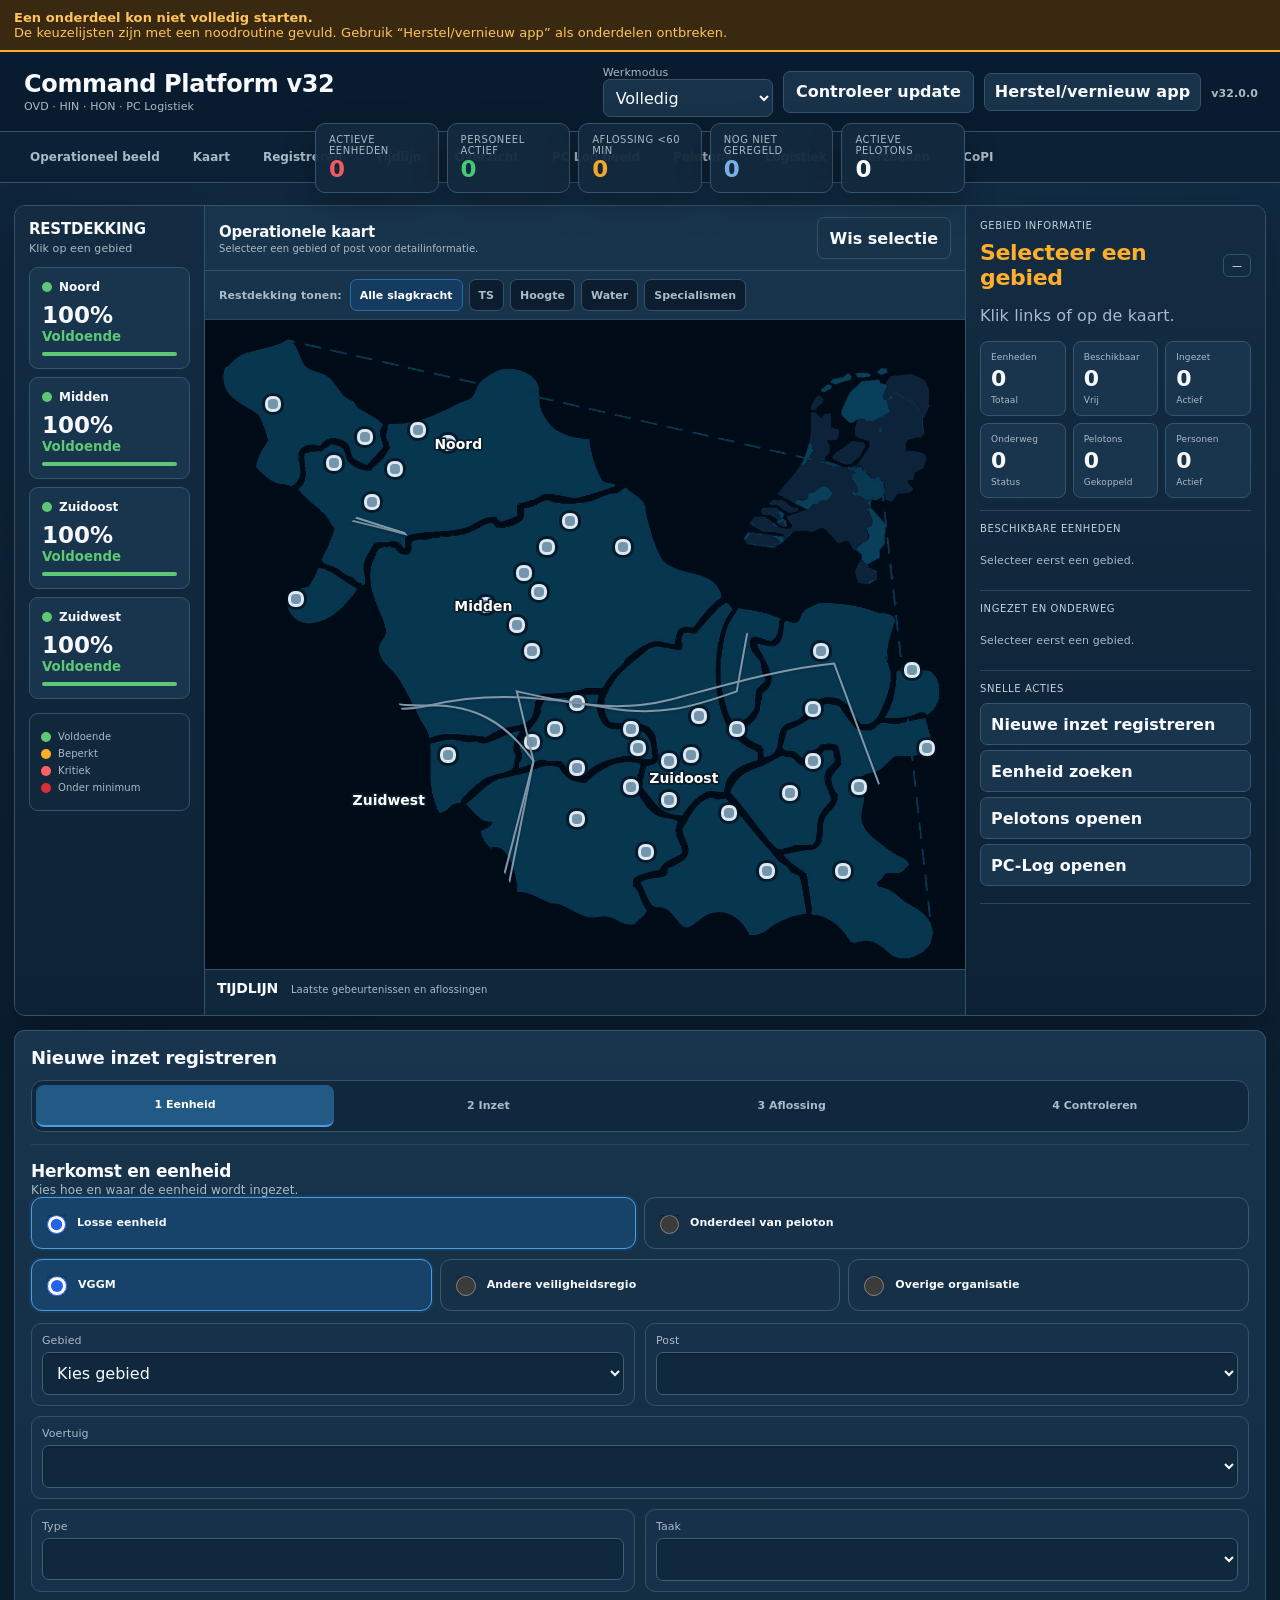
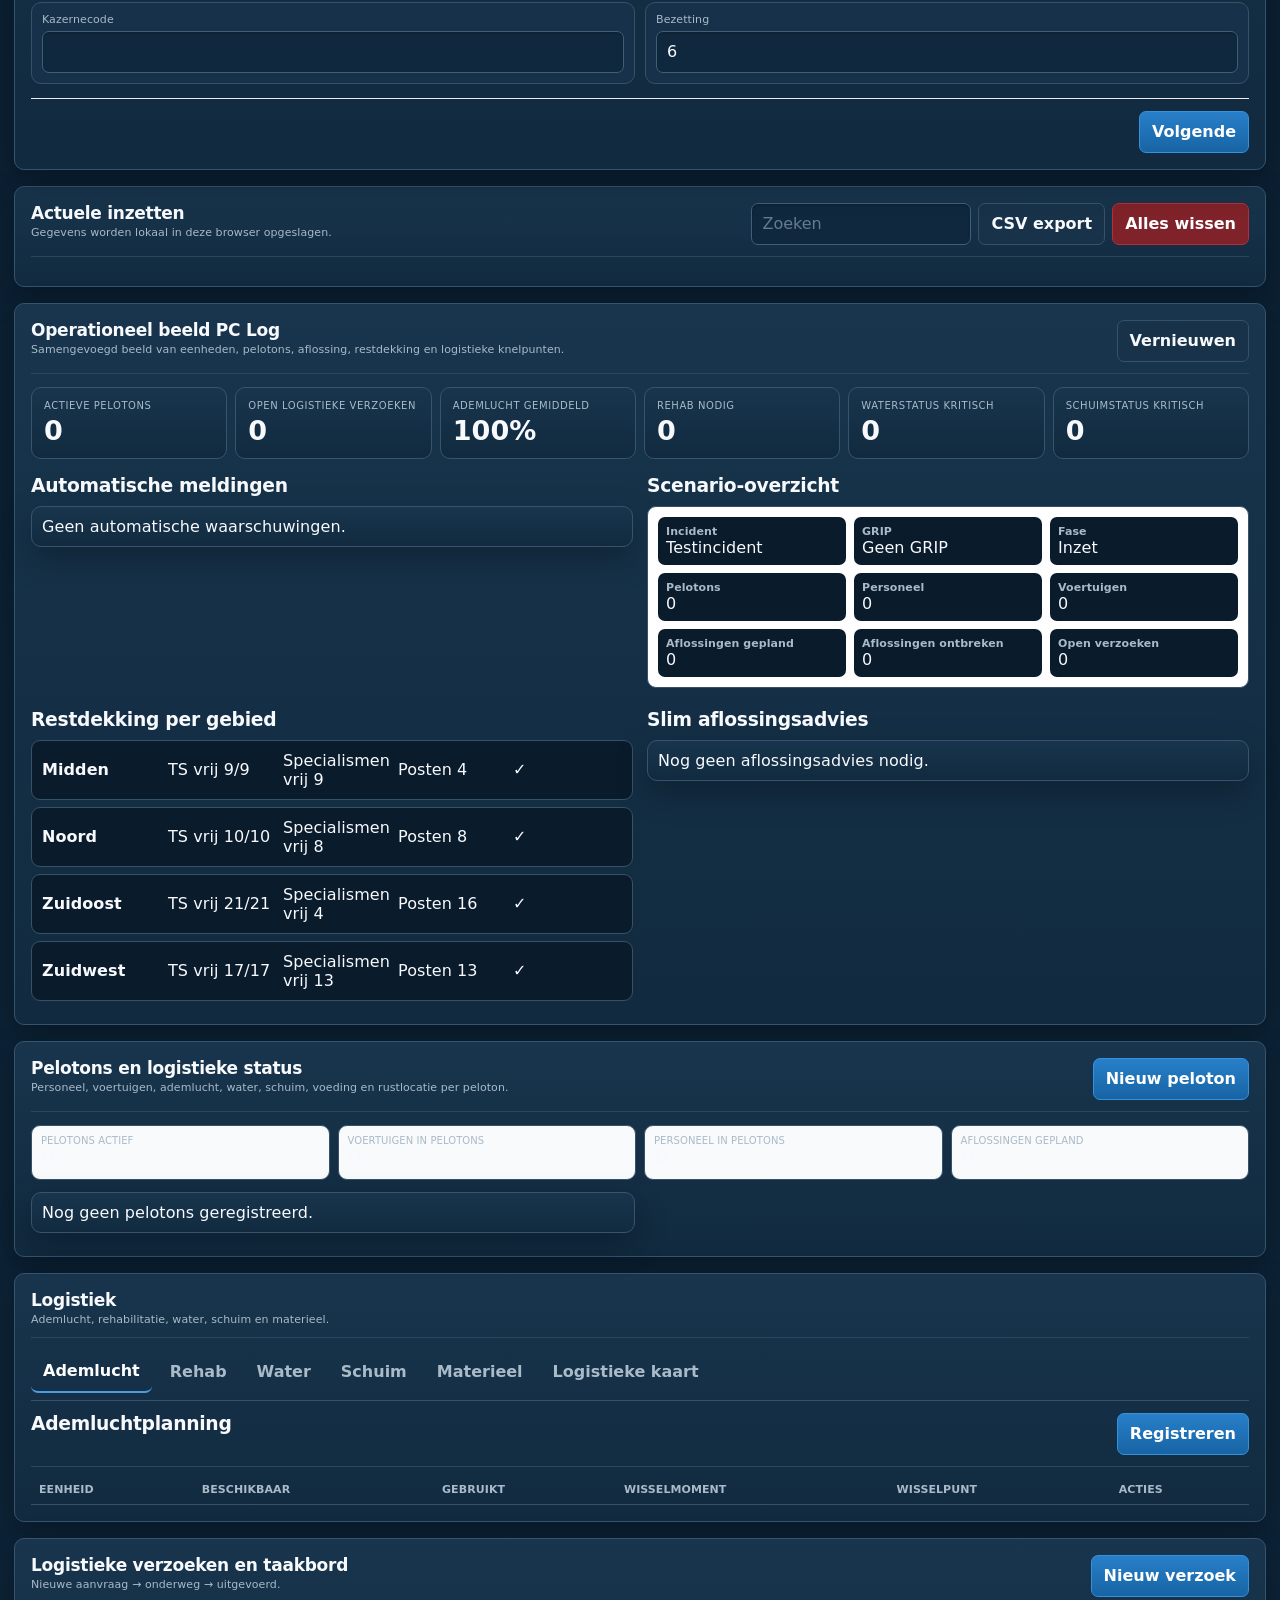
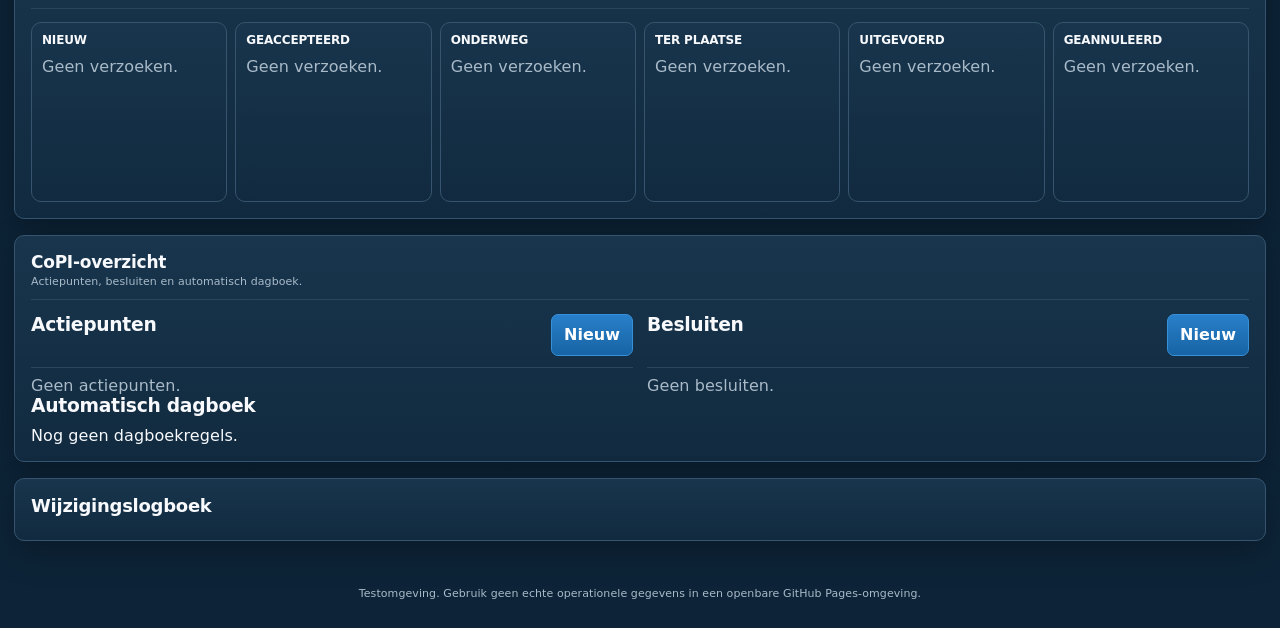
==== commit 18a26f95: "Add files via upload" ====
--- a/index.html
+++ b/index.html
@@ -4,18 +4,18 @@
 <meta charset="utf-8">
 <meta name="viewport" content="width=device-width,initial-scale=1,viewport-fit=cover">
 <meta name="theme-color" content="#071423">
-<title>Command Platform v31</title>
-<link rel="stylesheet" href="styles.css?v=31.0.0">
-<link rel="manifest" href="manifest.webmanifest?v=31.0.0">
+<title>Command Platform v32</title>
+<link rel="stylesheet" href="styles.css?v=32.0.0">
+<link rel="manifest" href="manifest.webmanifest?v=32.0.0">
 <link rel="icon" href="icon-192.png">
 <link rel="apple-touch-icon" href="icon-192.png">
-<script src="data.js?v=31.0.0" defer></script>
-<script src="app.js?v=31.0.0" defer></script>
-<script src="pc-log.js?v=31.0.0" defer></script>
+<script src="data.js?v=32.0.0" defer></script>
+<script src="app.js?v=32.0.0" defer></script>
+<script src="pc-log.js?v=32.0.0" defer></script>
 </head>
 <body class="professional-ui">
 <header class="app-header">
-  <div><h1>Command Platform v31</h1><p>OVD · HIN · HON · PC Logistiek</p></div>
+  <div><h1>Command Platform v32</h1><p>OVD · HIN · HON · PC Logistiek</p></div>
   <div class="header-tools">
       <label>Werkmodus
         <select id="roleMode">
@@ -29,17 +29,17 @@
       </label>
       <button id="checkUpdate" class="secondary">Controleer update</button>
 <a class="secondary recovery-link" href="reset-cache.html">Herstel/vernieuw app</a>
-      <div><strong id="versionLabel">v31.0</strong><br><span id="clock"></span></div>
+      <div><strong id="versionLabel">v32.0</strong><br><span id="clock"></span></div>
     </div>
 </header>
 
 <nav class="quicknav app-nav">
-  <button data-target="dashboard">Dashboard</button>
+  <button data-target="operationalDashboard">Operationeel beeld</button>
   <button data-target="map">Kaart</button>
   <button data-target="register">Registreren</button>
   <button data-target="timeline">Tijdlijn</button>
   <button data-target="overview">Overzicht</button>
-  <button data-target="operationalPicture">Operationeel beeld</button>
+  <button data-target="operationalPicture">PC Log beeld</button>
   <button data-target="platoons">Pelotons</button>
   <button data-target="logistics">Logistiek</button>
   <button data-target="requests">Verzoeken</button>
@@ -52,12 +52,43 @@
   <div class="stat"><span>Personeel actief</span><strong id="statStaff">0</strong></div>
   <div class="stat"><span>Aflossing &lt;60 min</span><strong id="statRelief60">0</strong></div>
   <div class="stat"><span>Nog niet geregeld</span><strong id="statUnplanned">0</strong></div>
-</section>
-
-<div class="layout">
-<div class="left">
-<section id="map" class="panel">
-  <div class="panelhead"><div><h2>Werkgebied</h2><p>Klik op een post om deze te selecteren.</p></div><button id="clearMap" class="secondary">Wis selectie</button></div>
+<div class="stat"><span>Actieve pelotons</span><strong id="statPlatoons">0</strong></div>
+</section>
+
+
+<section id="operationalDashboard" class="operational-shell">
+  <aside class="coverage-rail">
+    <div class="rail-heading">
+      <h2>Restdekking</h2>
+      <p>Klik op een gebied</p>
+    </div>
+    <button class="coverage-rail-card" data-rail-area="Noord">
+      <span class="rail-name"><i></i>Noord</span><strong id="railPctNoord">100%</strong>
+      <small id="railStatusNoord">Voldoende</small><b><em id="railBarNoord"></em></b>
+    </button>
+    <button class="coverage-rail-card" data-rail-area="Midden">
+      <span class="rail-name"><i></i>Midden</span><strong id="railPctMidden">100%</strong>
+      <small id="railStatusMidden">Voldoende</small><b><em id="railBarMidden"></em></b>
+    </button>
+    <button class="coverage-rail-card" data-rail-area="Zuidoost">
+      <span class="rail-name"><i></i>Zuidoost</span><strong id="railPctZuidoost">100%</strong>
+      <small id="railStatusZuidoost">Voldoende</small><b><em id="railBarZuidoost"></em></b>
+    </button>
+    <button class="coverage-rail-card" data-rail-area="Zuidwest">
+      <span class="rail-name"><i></i>Zuidwest</span><strong id="railPctZuidwest">100%</strong>
+      <small id="railStatusZuidwest">Voldoende</small><b><em id="railBarZuidwest"></em></b>
+    </button>
+    <div class="rail-legend">
+      <span><i class="good"></i>Voldoende</span>
+      <span><i class="limited"></i>Beperkt</span>
+      <span><i class="critical"></i>Kritiek</span>
+      <span><i class="flash"></i>Onder minimum</span>
+    </div>
+  </aside>
+
+  <div class="operational-map-column">
+    <section id="map" class="panel operational-map-panel">
+  <div class="map-titlebar"><div><h2>Operationele kaart</h2><p>Selecteer een gebied of post voor detailinformatie.</p></div><button id="clearMap" class="secondary">Wis selectie</button></div>
   <div class="coverage-toolbar">
     <span>Restdekking tonen:</span>
     <button class="coverage-filter active" data-coverage-filter="ALL">Alle slagkracht</button>
@@ -123,13 +154,57 @@
     <span><i class="coverage-dot critical"></i>Kritiek</span>
     <span><i class="coverage-dot flash"></i>Onder minimum</span>
   </div>
-  <div id="selectedPostInfo" class="postinfo">Geen post geselecteerd.</div>
-</section>
-
-<section id="timeline" class="panel">
+  
+</section>
+    <div class="operational-timeline">
+      <div class="timeline-heading"><h2>Tijdlijn</h2><span>Laatste gebeurtenissen en aflossingen</span></div>
+      <section id="timeline" class="panel">
   <div class="panelhead"><div><h2>Tijdlijn inzet en aflossing</h2><p>6 uur terug en 12 uur vooruit.</p></div></div>
   <div class="timelinewrap"><div id="timelineRows"></div></div>
 </section>
+    </div>
+  </div>
+
+  <aside class="detail-rail">
+    <div class="detail-section">
+      <span class="detail-kicker">Gebied informatie</span>
+      <div class="detail-title-row"><h2 id="sideAreaTitle">Selecteer een gebied</h2><span id="sideAreaBadge" class="side-status">—</span></div>
+      <p id="sideAreaSubtitle">Klik links of op de kaart.</p>
+      <div class="side-metrics">
+        <div><span>Eenheden</span><strong id="sideTotal">0</strong><small>Totaal</small></div>
+        <div><span>Beschikbaar</span><strong id="sideAvailable">0</strong><small>Vrij</small></div>
+        <div><span>Ingezet</span><strong id="sideDeployed">0</strong><small>Actief</small></div>
+        <div><span>Onderweg</span><strong id="sideEnroute">0</strong><small>Status</small></div>
+        <div><span>Pelotons</span><strong id="sidePlatoons">0</strong><small>Gekoppeld</small></div>
+        <div><span>Personen</span><strong id="sidePersonnel">0</strong><small>Actief</small></div>
+      </div>
+    </div>
+
+    <div class="detail-section">
+      <span class="detail-kicker">Beschikbare eenheden</span>
+      <div id="sideAvailableUnits" class="side-unit-list"><p>Selecteer eerst een gebied.</p></div>
+    </div>
+
+    <div class="detail-section">
+      <span class="detail-kicker">Ingezet en onderweg</span>
+      <div id="sideDeployedUnits" class="side-unit-list"><p>Selecteer eerst een gebied.</p></div>
+    </div>
+
+    <div class="detail-section quick-actions">
+      <span class="detail-kicker">Snelle acties</span>
+      <button data-jump="register">Nieuwe inzet registreren</button>
+      <button data-jump="overview">Eenheid zoeken</button>
+      <button data-jump="platoons">Pelotons openen</button>
+      <button data-jump="logistics">PC-Log openen</button>
+    </div>
+  </aside>
+</section>
+
+<div class="layout">
+<div class="left">
+
+
+
 </div>
 
 <div class="right">
--- a/styles.css
+++ b/styles.css
@@ -514,3 +514,178 @@
   .header-tools{gap:6px}
   .coverage-labels text{font-size:25px}
 }
+
+/* ==================================================================
+   V32 Operational Dashboard
+   Lighter command-centre styling, same application functionality.
+   ================================================================== */
+:root{
+  --bg:#0c2033;
+  --bg-deep:#081827;
+  --surface:#132a3e;
+  --surface-2:#183349;
+  --surface-3:#1e3d55;
+  --line:#365269;
+  --line-soft:#29465d;
+  --text:#f7f9fc;
+  --muted:#a9bac8;
+  --subtle:#8197aa;
+  --blue:#4b9ce3;
+  --blue-deep:#2878ba;
+  --green:#5fc875;
+  --orange:#ffae2d;
+  --red:#ff6165;
+  --purple:#9a7de0;
+}
+body.professional-ui{
+  background:
+    radial-gradient(circle at 65% -10%,rgba(64,137,195,.20),transparent 38%),
+    linear-gradient(180deg,#0a1d2f,#0d2438);
+}
+.app-header{background:rgba(10,29,47,.96);padding-left:24px}
+.app-header h1{font-size:24px}
+.app-nav{background:rgba(13,34,53,.97)}
+.app-main{max-width:none;padding:12px 14px 22px}
+#dashboard{
+  display:grid;grid-template-columns:repeat(5,minmax(110px,1fr));max-width:720px;
+  margin:-72px auto 12px;position:relative;z-index:110
+}
+#dashboard .stat{min-height:66px;padding:10px 13px;background:rgba(19,42,62,.95)!important}
+#dashboard .stat strong{font-size:23px}
+
+.operational-shell{
+  display:grid;grid-template-columns:220px minmax(520px,1fr) 340px;
+  min-height:760px;border:1px solid var(--line);border-radius:11px;overflow:hidden;
+  background:#0b1d2e;box-shadow:0 18px 42px rgba(0,0,0,.28);margin-bottom:14px
+}
+.coverage-rail,.detail-rail{
+  background:linear-gradient(180deg,#132c42,#0d2235);padding:14px;
+  border-right:1px solid var(--line);min-width:0
+}
+.detail-rail{border-right:0;border-left:1px solid var(--line);overflow:auto;max-height:920px}
+.rail-heading h2{font-size:15px;text-transform:uppercase;margin:0}
+.rail-heading p{font-size:11px;margin:4px 0 12px}
+.coverage-rail-card{
+  display:block;width:100%;text-align:left;padding:12px;margin-bottom:8px;
+  background:#18354d!important;border:1px solid #35546d!important;color:var(--text)!important;
+  border-radius:9px!important
+}
+.coverage-rail-card.selected{border-color:#8fc6f2!important;box-shadow:0 0 0 2px rgba(75,156,227,.17)!important}
+.coverage-rail-card .rail-name{display:flex;align-items:center;gap:7px;font-size:12px}
+.coverage-rail-card .rail-name i,.rail-legend i{width:10px;height:10px;border-radius:50%;background:var(--green)}
+.coverage-rail-card strong{display:block;font-size:23px;margin-top:8px}
+.coverage-rail-card small{display:block;margin:1px 0 8px;color:var(--green)}
+.coverage-rail-card b{display:block;height:4px;background:#29445b;border-radius:999px;overflow:hidden}
+.coverage-rail-card b em{display:block;height:100%;width:100%;background:var(--green)}
+.coverage-rail-card.limited .rail-name i,.coverage-rail-card.limited b em,.rail-legend i.limited{background:var(--orange)}
+.coverage-rail-card.limited small{color:var(--orange)}
+.coverage-rail-card.critical .rail-name i,.coverage-rail-card.critical b em,.rail-legend i.critical{background:var(--red)}
+.coverage-rail-card.critical small{color:var(--red)}
+.coverage-rail-card.flash .rail-name i,.coverage-rail-card.flash b em,.rail-legend i.flash{background:#d92f39}
+.coverage-rail-card.flash small{color:#ff8588}
+.rail-legend{margin-top:14px;padding:11px;background:#11283c;border:1px solid var(--line);border-radius:9px}
+.rail-legend span{display:flex;align-items:center;gap:7px;font-size:10px;color:var(--muted);margin:6px 0}
+.rail-legend i.good{background:var(--green)}
+
+.operational-map-column{display:grid;grid-template-rows:minmax(570px,1fr) auto;min-width:0;background:#091a2a}
+.operational-map-panel{
+  margin:0!important;border:0!important;border-radius:0!important;box-shadow:none!important;
+  background:#091a2a!important;padding:0!important
+}
+.map-titlebar{display:flex;justify-content:space-between;align-items:center;padding:11px 14px;border-bottom:1px solid var(--line)}
+.map-titlebar h2{margin:0;font-size:15px}
+.map-titlebar p{margin:2px 0 0;font-size:10px}
+.operational-map-panel .coverage-toolbar{padding:8px 14px;margin:0}
+.operational-map-panel .coverage-map{border:0!important;border-radius:0!important;min-height:545px}
+.operational-map-panel .coverage-legend{display:none}
+.coverage-svg .coverage-region{fill:#4a9a64;fill-opacity:0;stroke:#8198aa;stroke-width:2}
+.coverage-svg .coverage-region:hover,.coverage-svg .coverage-region.selected{
+  fill-opacity:.18;stroke:#fff;stroke-width:3;filter:none
+}
+.coverage-svg .coverage-region.status-good{fill:#5fc875}
+.coverage-svg .coverage-region.status-limited{fill:#ffae2d}
+.coverage-svg .coverage-region.status-critical{fill:#ff6165}
+.coverage-svg .coverage-region.status-flash{fill:#dc3640}
+.coverage-labels text{font-size:25px;stroke:#0b1c2b;stroke-width:6}
+#markers{z-index:5}
+.marker{width:16px!important;height:16px!important;border:3px solid #dce8f2!important;background:#7595ac!important}
+.marker.active{background:var(--red)!important}
+.marker.warn{background:var(--orange)!important}
+.marker.danger{background:#c92431!important}
+
+.operational-timeline{border-top:1px solid var(--line);background:#10283c;padding:10px 12px 12px}
+.timeline-heading{display:flex;align-items:baseline;gap:13px;margin-bottom:7px}
+.timeline-heading h2{font-size:14px;margin:0;text-transform:uppercase}
+.timeline-heading span{font-size:10px;color:var(--muted)}
+.operational-timeline #timeline{
+  padding:0!important;margin:0!important;background:transparent!important;border:0!important;box-shadow:none!important
+}
+.operational-timeline #timeline .panelhead{display:none}
+.operational-timeline .timelinewrap{max-height:160px;overflow:auto}
+
+.detail-section{padding:12px 0;border-bottom:1px solid var(--line-soft)}
+.detail-section:first-child{padding-top:0}
+.detail-kicker{display:block;font-size:10px;text-transform:uppercase;letter-spacing:.06em;color:#c2d0dc;margin-bottom:9px}
+.detail-title-row{display:flex;align-items:center;justify-content:space-between;gap:9px}
+.detail-title-row h2{font-size:22px;margin:0}
+.detail-rail>div:first-child .detail-title-row h2{color:var(--orange)}
+.side-status{font-size:10px;padding:5px 8px;border-radius:6px;border:1px solid var(--line)}
+.side-status.good{color:var(--green);border-color:#438a57;background:#153a29}
+.side-status.limited{color:var(--orange);border-color:#8d6724;background:#3b2d16}
+.side-status.critical,.side-status.flash{color:var(--red);border-color:#914248;background:#401e25}
+.side-metrics{display:grid;grid-template-columns:repeat(3,1fr);gap:7px;margin-top:12px}
+.side-metrics>div{padding:10px;background:#18354d;border:1px solid #36546d;border-radius:8px}
+.side-metrics span,.side-metrics small{display:block;font-size:9px;color:var(--muted)}
+.side-metrics strong{display:block;font-size:22px;margin:4px 0}
+.side-unit-list{display:grid;gap:6px}
+.side-unit-list>p{font-size:11px;color:var(--muted)}
+.side-unit-card{
+  display:grid;grid-template-columns:80px 1fr;gap:3px 8px;width:100%;text-align:left;
+  padding:9px;background:#18354d!important;border:1px solid #36546d!important;color:var(--text)!important
+}
+.side-unit-card strong{grid-row:1/3;font-size:12px}
+.side-unit-card span{font-size:11px}
+.side-unit-card small{font-size:9px;color:var(--muted)}
+.side-unit-card.deployed{border-left:3px solid var(--red)!important}
+.quick-actions button{
+  width:100%;text-align:left;padding:10px;margin-bottom:5px;background:#18354d!important;
+  border:1px solid #36546d!important;color:var(--text)!important
+}
+
+.layout{display:block}
+.layout>.right{display:grid;grid-template-columns:repeat(2,minmax(0,1fr));gap:12px}
+.layout>.right>.sticky{position:relative;top:auto}
+#register{grid-column:1/-1}
+#operationalPicture,#platoons,#logistics,#requests,#copi,#overview{min-width:0}
+
+.panel,.stat,.opcard,.platoon-card,.card,.kancol,.listitem,.postinfo{
+  background:linear-gradient(180deg,#18354d,#112a3f)!important;border-color:#36546d!important
+}
+input,select,textarea{background:#10283d!important;border-color:#406078!important}
+.grid label,#vggmFields label,#vrFields label,#otherFields label{background:#163149!important;border-color:#34536b!important}
+.sourcegrid label,.deployment-choice label{background:#153047!important;border-color:#3a5870!important}
+.sourcegrid label:has(input:checked),.deployment-choice label:has(input:checked){background:#17436a!important}
+.steps{background:#10283d!important}
+.step.active{background:#235985!important}
+
+@media(max-width:1350px){
+  .operational-shell{grid-template-columns:190px minmax(480px,1fr) 300px}
+  #dashboard{max-width:650px}
+}
+@media(max-width:1050px){
+  #dashboard{margin:0 0 12px;max-width:none}
+  .operational-shell{grid-template-columns:180px 1fr}
+  .detail-rail{grid-column:1/-1;border-left:0;border-top:1px solid var(--line);display:grid;grid-template-columns:repeat(2,1fr);gap:0 18px;max-height:none}
+  .layout>.right{grid-template-columns:1fr}
+}
+@media(max-width:760px){
+  #dashboard{grid-template-columns:repeat(2,1fr)}
+  #dashboard .stat:last-child{grid-column:1/-1}
+  .operational-shell{display:block}
+  .coverage-rail{display:grid;grid-template-columns:repeat(2,1fr);gap:7px;border-right:0;border-bottom:1px solid var(--line)}
+  .rail-heading,.rail-legend{grid-column:1/-1}
+  .coverage-rail-card{margin:0}
+  .operational-map-column{display:block}
+  .detail-rail{display:block}
+  .operational-map-panel .coverage-map{min-height:390px}
+}
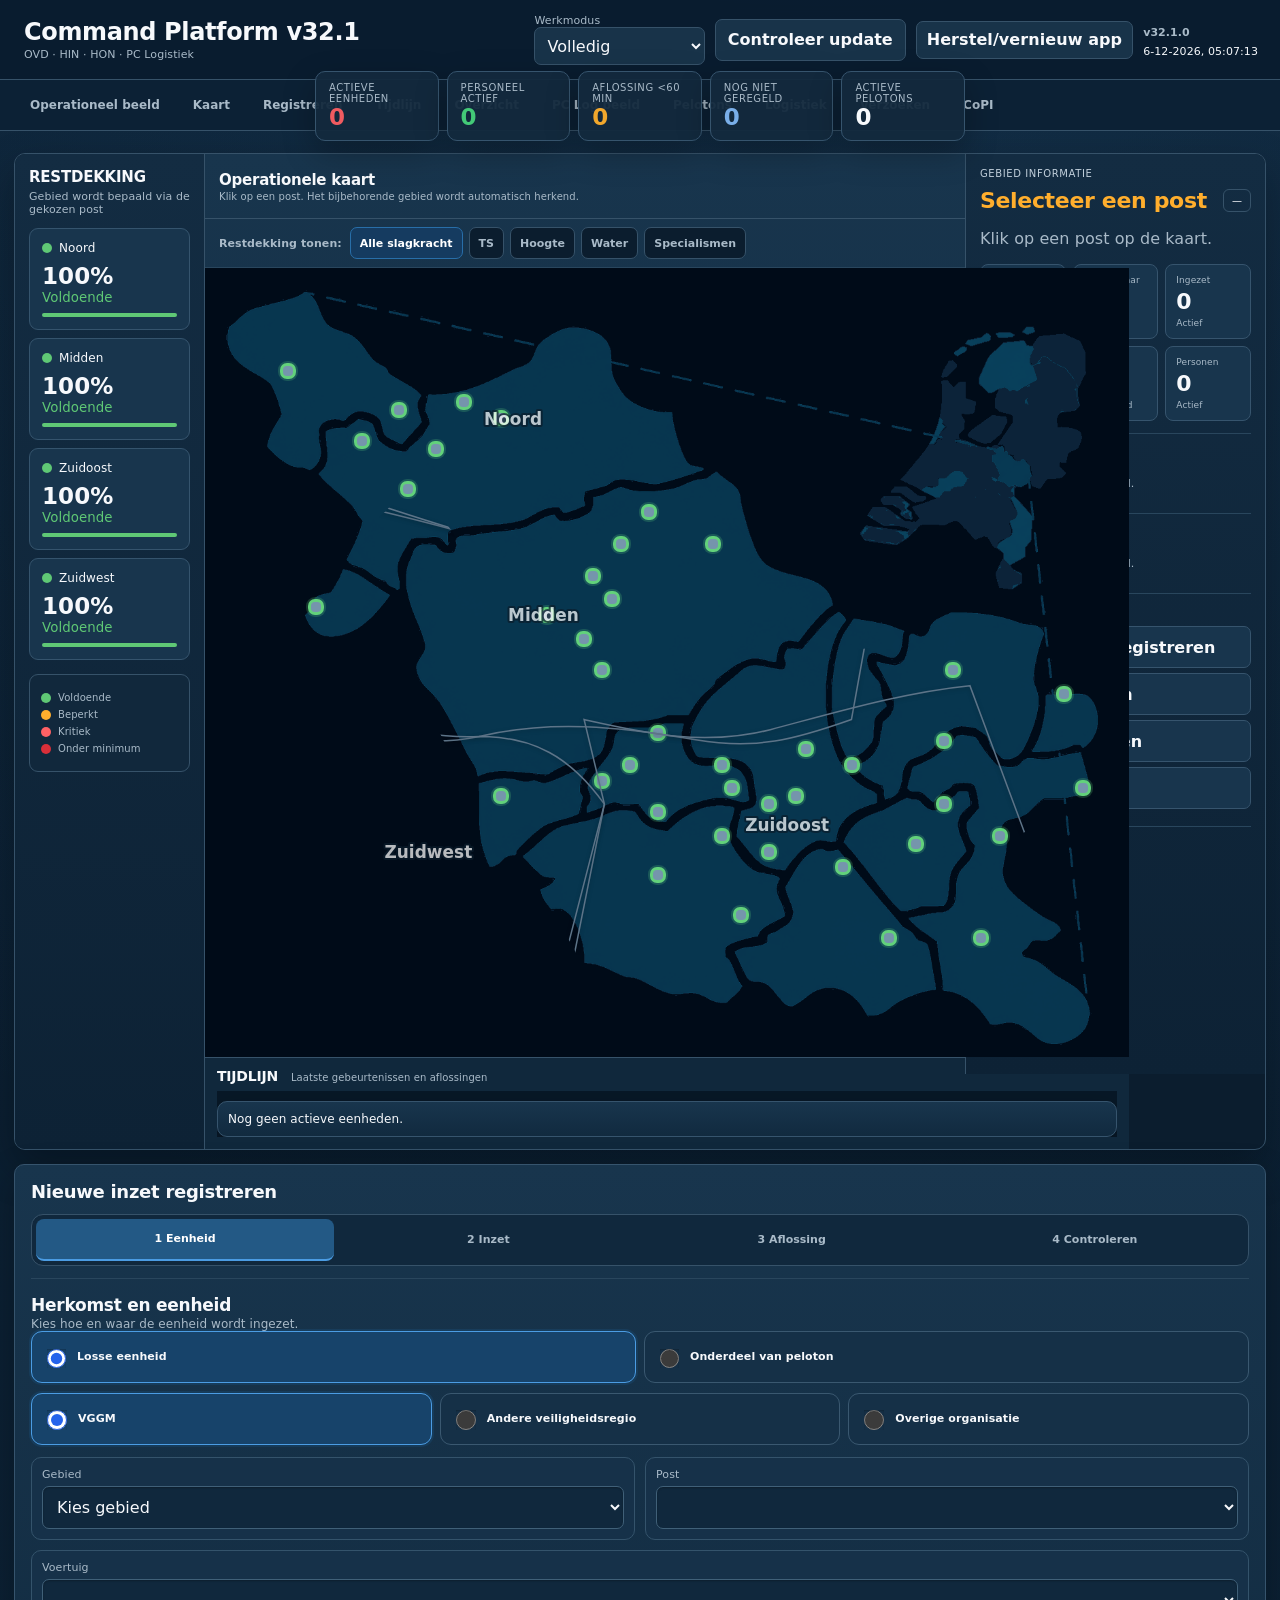
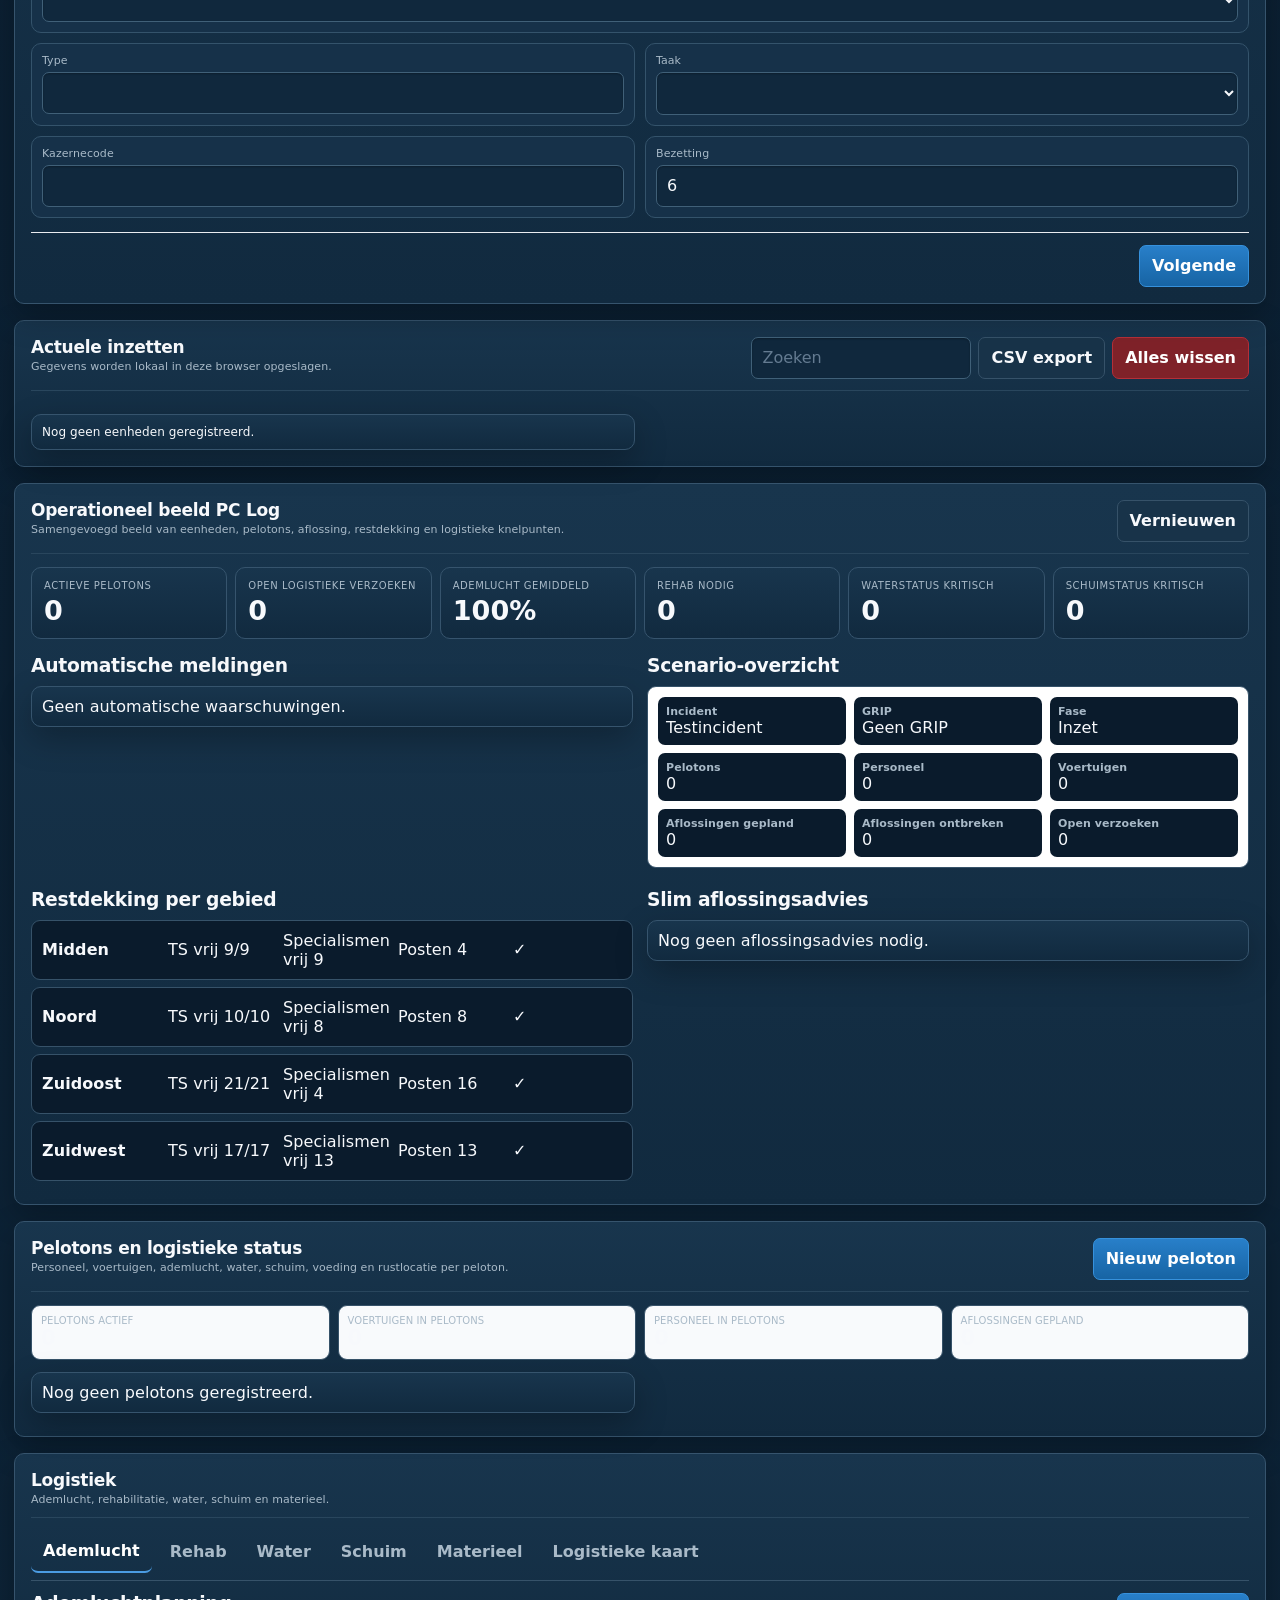
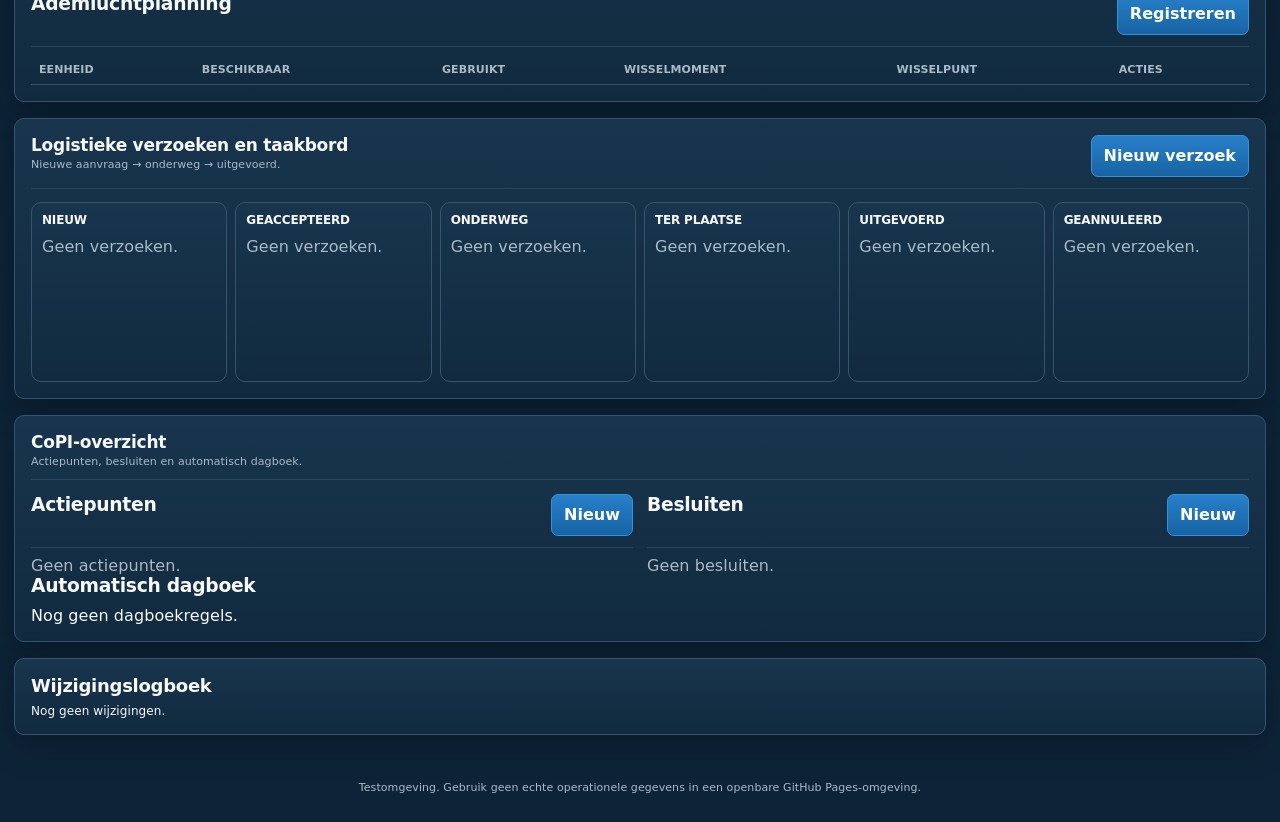
==== commit aab5b700: "Add files via upload" ====
--- a/index.html
+++ b/index.html
@@ -4,18 +4,18 @@
 <meta charset="utf-8">
 <meta name="viewport" content="width=device-width,initial-scale=1,viewport-fit=cover">
 <meta name="theme-color" content="#071423">
-<title>Command Platform v32</title>
-<link rel="stylesheet" href="styles.css?v=32.0.0">
-<link rel="manifest" href="manifest.webmanifest?v=32.0.0">
+<title>Command Platform v32.1</title>
+<link rel="stylesheet" href="styles.css?v=32.1.0">
+<link rel="manifest" href="manifest.webmanifest?v=32.1.0">
 <link rel="icon" href="icon-192.png">
 <link rel="apple-touch-icon" href="icon-192.png">
-<script src="data.js?v=32.0.0" defer></script>
-<script src="app.js?v=32.0.0" defer></script>
-<script src="pc-log.js?v=32.0.0" defer></script>
+<script src="data.js?v=32.1.0" defer></script>
+<script src="app.js?v=32.1.0" defer></script>
+<script src="pc-log.js?v=32.1.0" defer></script>
 </head>
 <body class="professional-ui">
 <header class="app-header">
-  <div><h1>Command Platform v32</h1><p>OVD · HIN · HON · PC Logistiek</p></div>
+  <div><h1>Command Platform v32.1</h1><p>OVD · HIN · HON · PC Logistiek</p></div>
   <div class="header-tools">
       <label>Werkmodus
         <select id="roleMode">
@@ -29,7 +29,7 @@
       </label>
       <button id="checkUpdate" class="secondary">Controleer update</button>
 <a class="secondary recovery-link" href="reset-cache.html">Herstel/vernieuw app</a>
-      <div><strong id="versionLabel">v32.0</strong><br><span id="clock"></span></div>
+      <div><strong id="versionLabel">v32.1</strong><br><span id="clock"></span></div>
     </div>
 </header>
 
@@ -60,24 +60,24 @@
   <aside class="coverage-rail">
     <div class="rail-heading">
       <h2>Restdekking</h2>
-      <p>Klik op een gebied</p>
-    </div>
-    <button class="coverage-rail-card" data-rail-area="Noord">
+      <p>Gebied wordt bepaald via de gekozen post</p>
+    </div>
+    <div class="coverage-rail-card" data-rail-area="Noord">
       <span class="rail-name"><i></i>Noord</span><strong id="railPctNoord">100%</strong>
       <small id="railStatusNoord">Voldoende</small><b><em id="railBarNoord"></em></b>
-    </button>
-    <button class="coverage-rail-card" data-rail-area="Midden">
+    </div>
+    <div class="coverage-rail-card" data-rail-area="Midden">
       <span class="rail-name"><i></i>Midden</span><strong id="railPctMidden">100%</strong>
       <small id="railStatusMidden">Voldoende</small><b><em id="railBarMidden"></em></b>
-    </button>
-    <button class="coverage-rail-card" data-rail-area="Zuidoost">
+    </div>
+    <div class="coverage-rail-card" data-rail-area="Zuidoost">
       <span class="rail-name"><i></i>Zuidoost</span><strong id="railPctZuidoost">100%</strong>
       <small id="railStatusZuidoost">Voldoende</small><b><em id="railBarZuidoost"></em></b>
-    </button>
-    <button class="coverage-rail-card" data-rail-area="Zuidwest">
+    </div>
+    <div class="coverage-rail-card" data-rail-area="Zuidwest">
       <span class="rail-name"><i></i>Zuidwest</span><strong id="railPctZuidwest">100%</strong>
       <small id="railStatusZuidwest">Voldoende</small><b><em id="railBarZuidwest"></em></b>
-    </button>
+    </div>
     <div class="rail-legend">
       <span><i class="good"></i>Voldoende</span>
       <span><i class="limited"></i>Beperkt</span>
@@ -88,7 +88,7 @@
 
   <div class="operational-map-column">
     <section id="map" class="panel operational-map-panel">
-  <div class="map-titlebar"><div><h2>Operationele kaart</h2><p>Selecteer een gebied of post voor detailinformatie.</p></div><button id="clearMap" class="secondary">Wis selectie</button></div>
+  <div class="map-titlebar"><div><h2>Operationele kaart</h2><p>Klik op een post. Het bijbehorende gebied wordt automatisch herkend.</p></div><button id="clearMap" class="secondary">Wis selectie</button></div>
   <div class="coverage-toolbar">
     <span>Restdekking tonen:</span>
     <button class="coverage-filter active" data-coverage-filter="ALL">Alle slagkracht</button>
@@ -168,8 +168,8 @@
   <aside class="detail-rail">
     <div class="detail-section">
       <span class="detail-kicker">Gebied informatie</span>
-      <div class="detail-title-row"><h2 id="sideAreaTitle">Selecteer een gebied</h2><span id="sideAreaBadge" class="side-status">—</span></div>
-      <p id="sideAreaSubtitle">Klik links of op de kaart.</p>
+      <div class="detail-title-row"><h2 id="sideAreaTitle">Selecteer een post</h2><span id="sideAreaBadge" class="side-status">—</span></div>
+      <p id="sideAreaSubtitle">Klik op een post op de kaart.</p>
       <div class="side-metrics">
         <div><span>Eenheden</span><strong id="sideTotal">0</strong><small>Totaal</small></div>
         <div><span>Beschikbaar</span><strong id="sideAvailable">0</strong><small>Vrij</small></div>
--- a/styles.css
+++ b/styles.css
@@ -689,3 +689,36 @@
   .detail-rail{display:block}
   .operational-map-panel .coverage-map{min-height:390px}
 }
+
+/* v32.1: post selection is primary; area status appears as marker ring */
+.coverage-svg .coverage-region{
+  pointer-events:none!important;
+  cursor:default!important;
+  fill-opacity:0!important;
+  stroke-width:1.5!important;
+  stroke:#5d7488!important;
+}
+.coverage-svg .coverage-region:hover{fill-opacity:0!important;stroke:#5d7488!important}
+.coverage-labels text{opacity:.72}
+.coverage-rail-card{cursor:default!important}
+.coverage-rail-card:hover{filter:none!important;transform:none!important}
+.marker{
+  border-width:3px!important;
+  border-style:solid!important;
+}
+.marker.coverage-ring-good{border-color:#62d17b!important;box-shadow:0 0 0 2px rgba(98,209,123,.22)!important}
+.marker.coverage-ring-limited{border-color:#ffb12e!important;box-shadow:0 0 0 3px rgba(255,177,46,.30)!important}
+.marker.coverage-ring-critical{border-color:#ff6468!important;box-shadow:0 0 0 3px rgba(255,100,104,.34)!important}
+.marker.coverage-ring-flash{
+  border-color:#ff3842!important;
+  box-shadow:0 0 0 4px rgba(255,56,66,.42)!important;
+  animation:postCoveragePulse 1.25s infinite;
+}
+.marker.selected{
+  outline:3px solid #fff!important;
+  outline-offset:3px!important;
+  z-index:20!important;
+}
+@keyframes postCoveragePulse{
+  50%{box-shadow:0 0 0 7px rgba(255,56,66,.15),0 0 15px rgba(255,56,66,.65)}
+}
